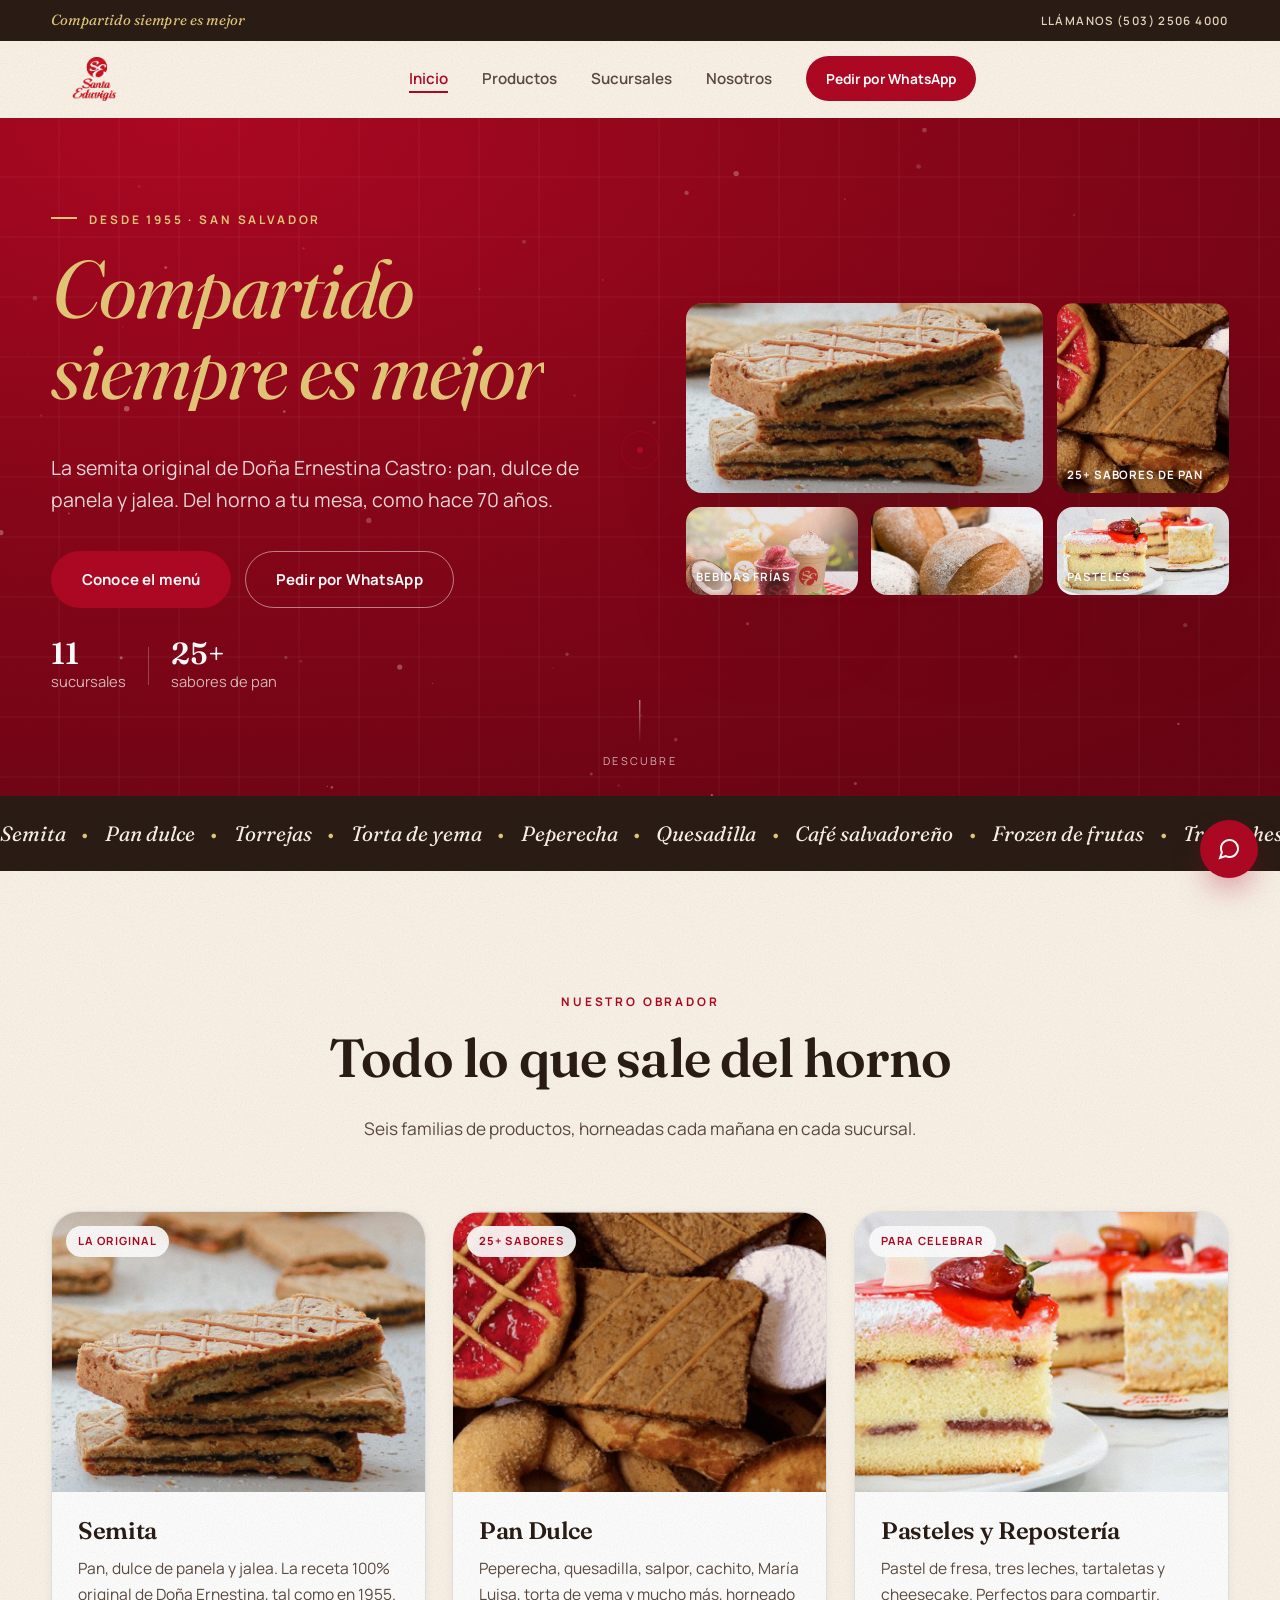
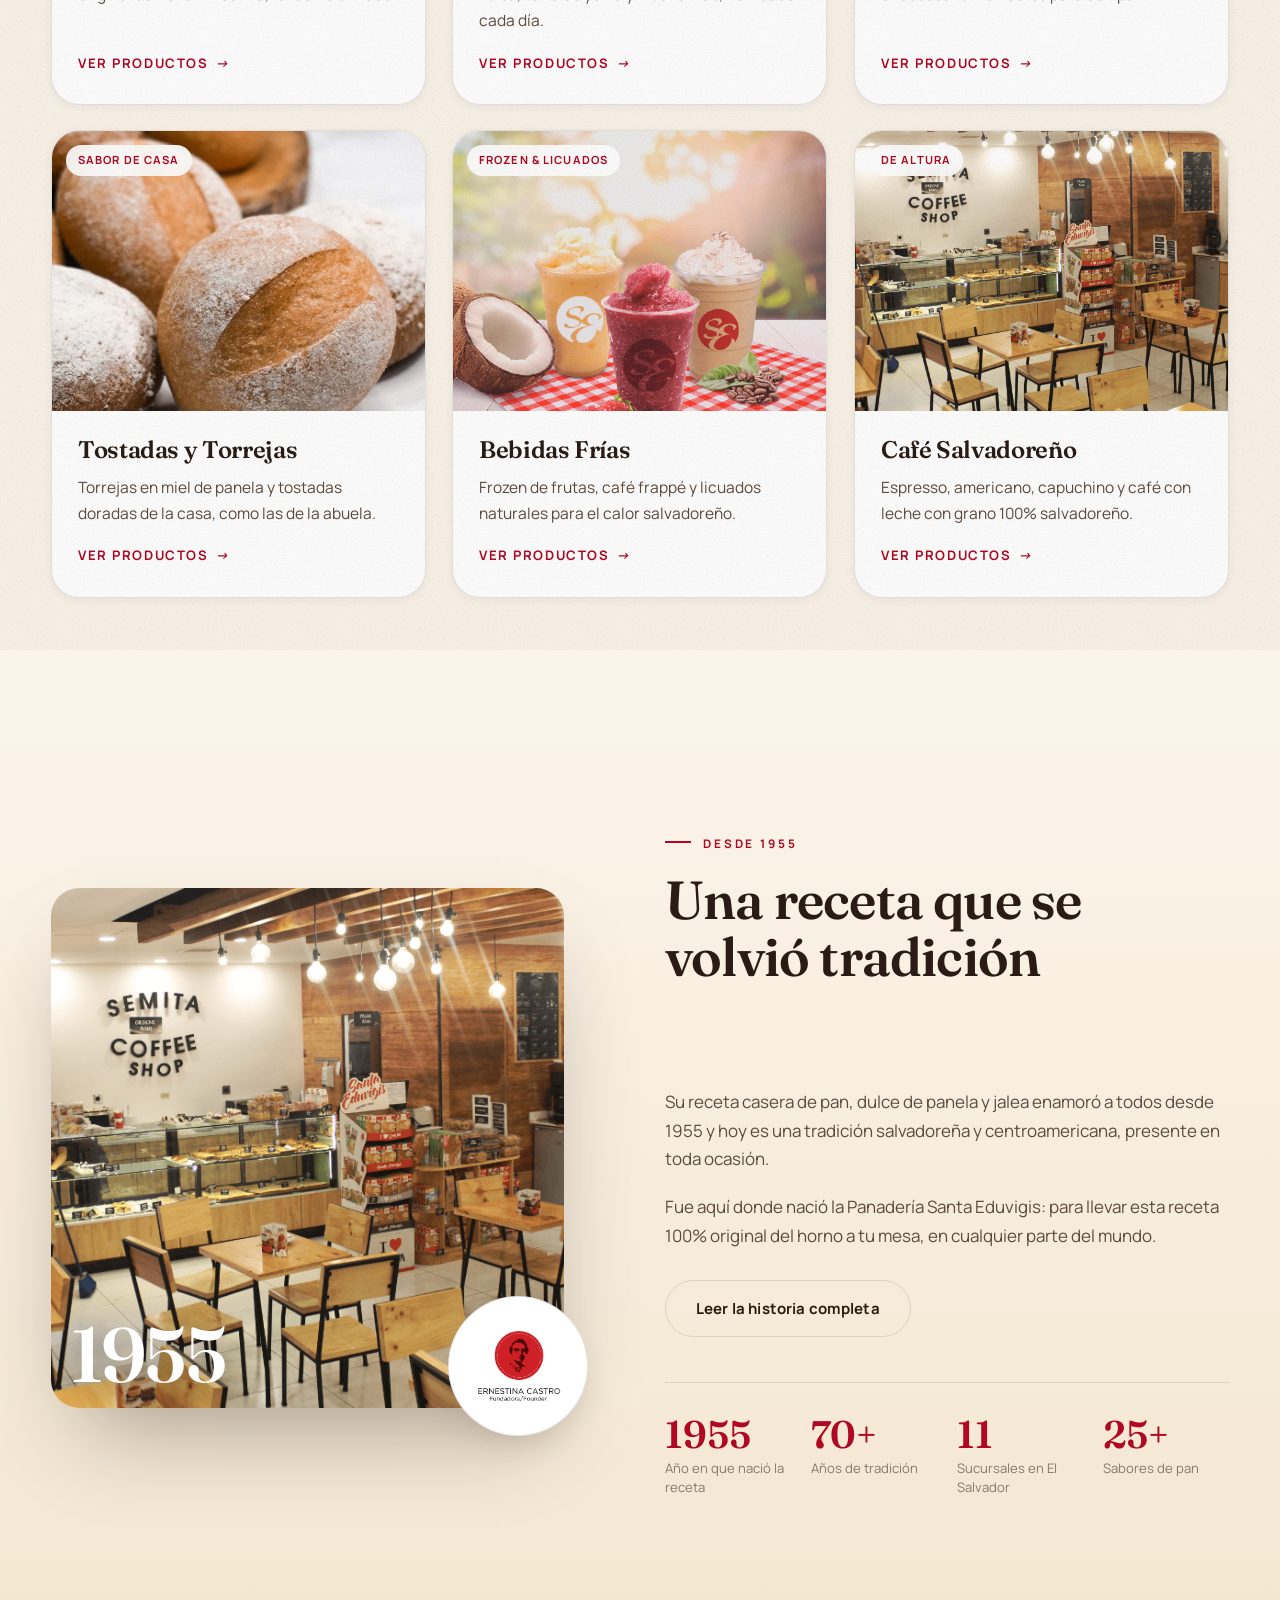
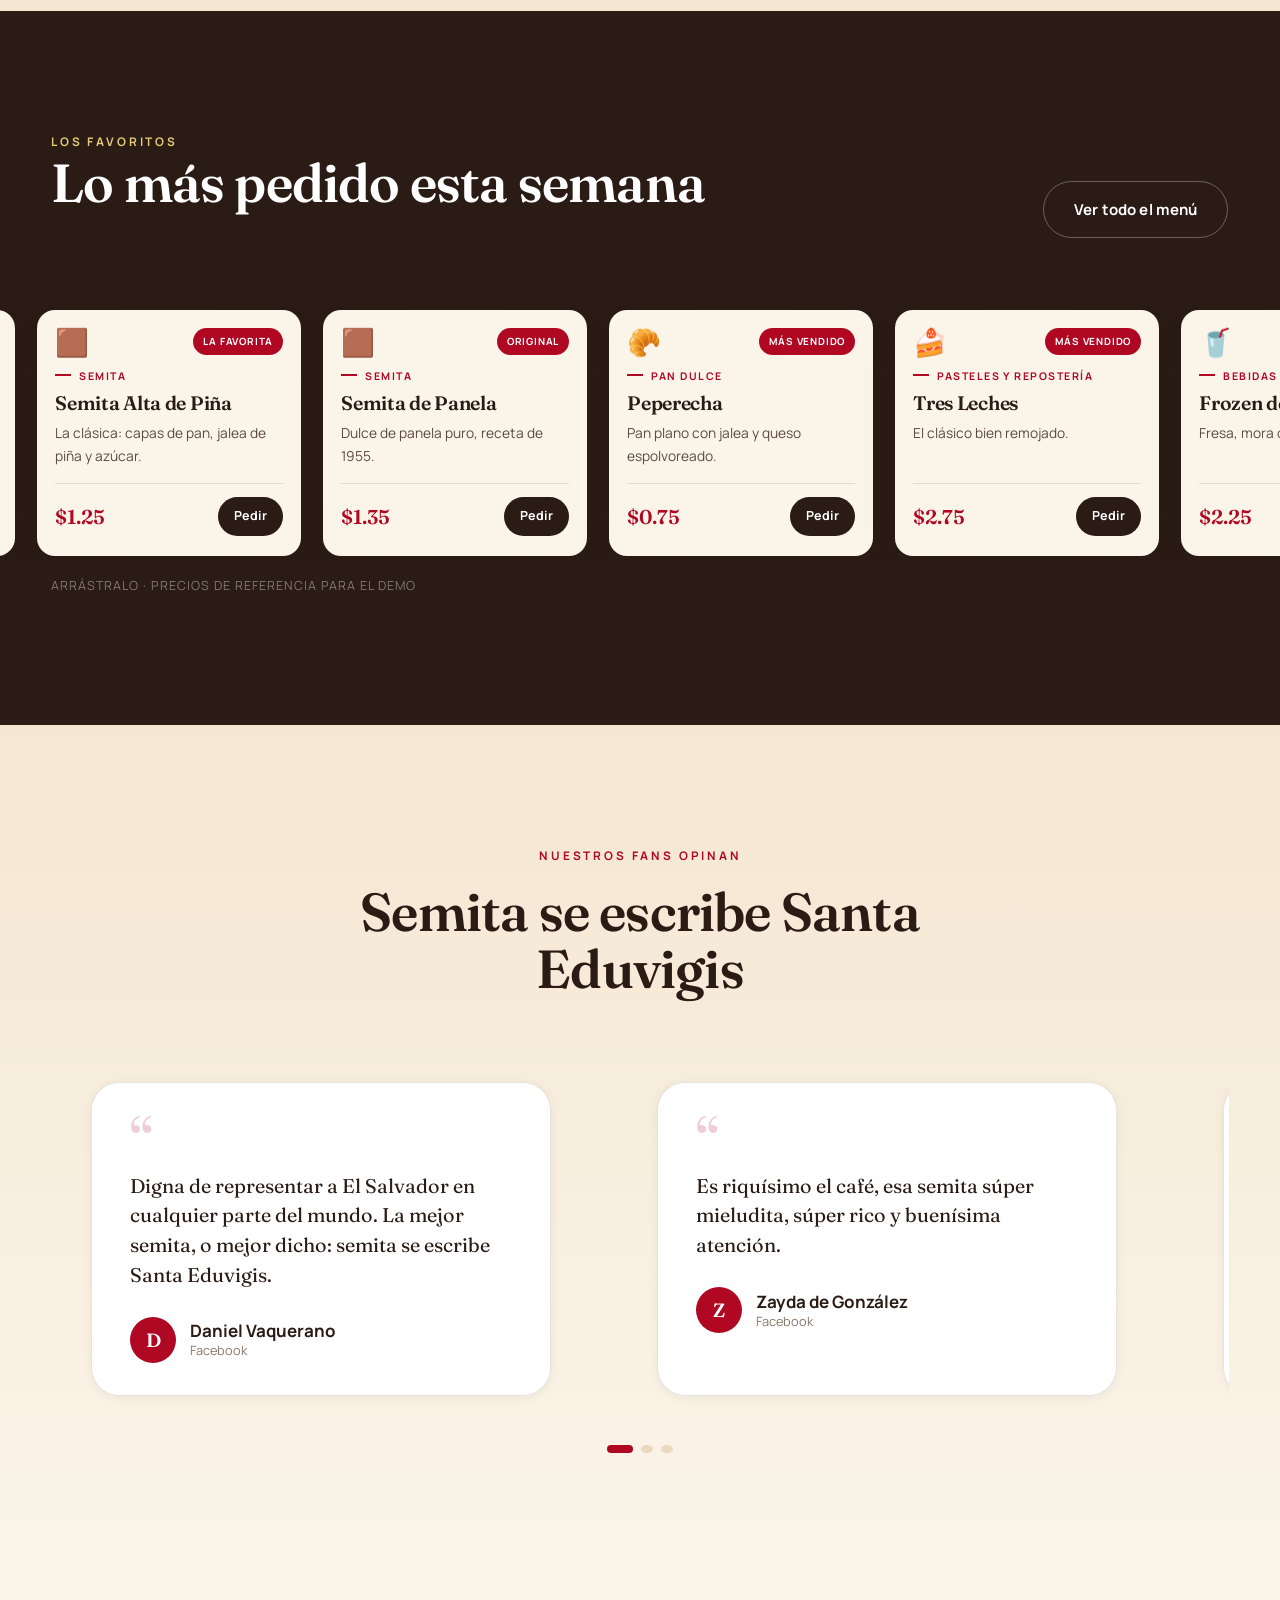
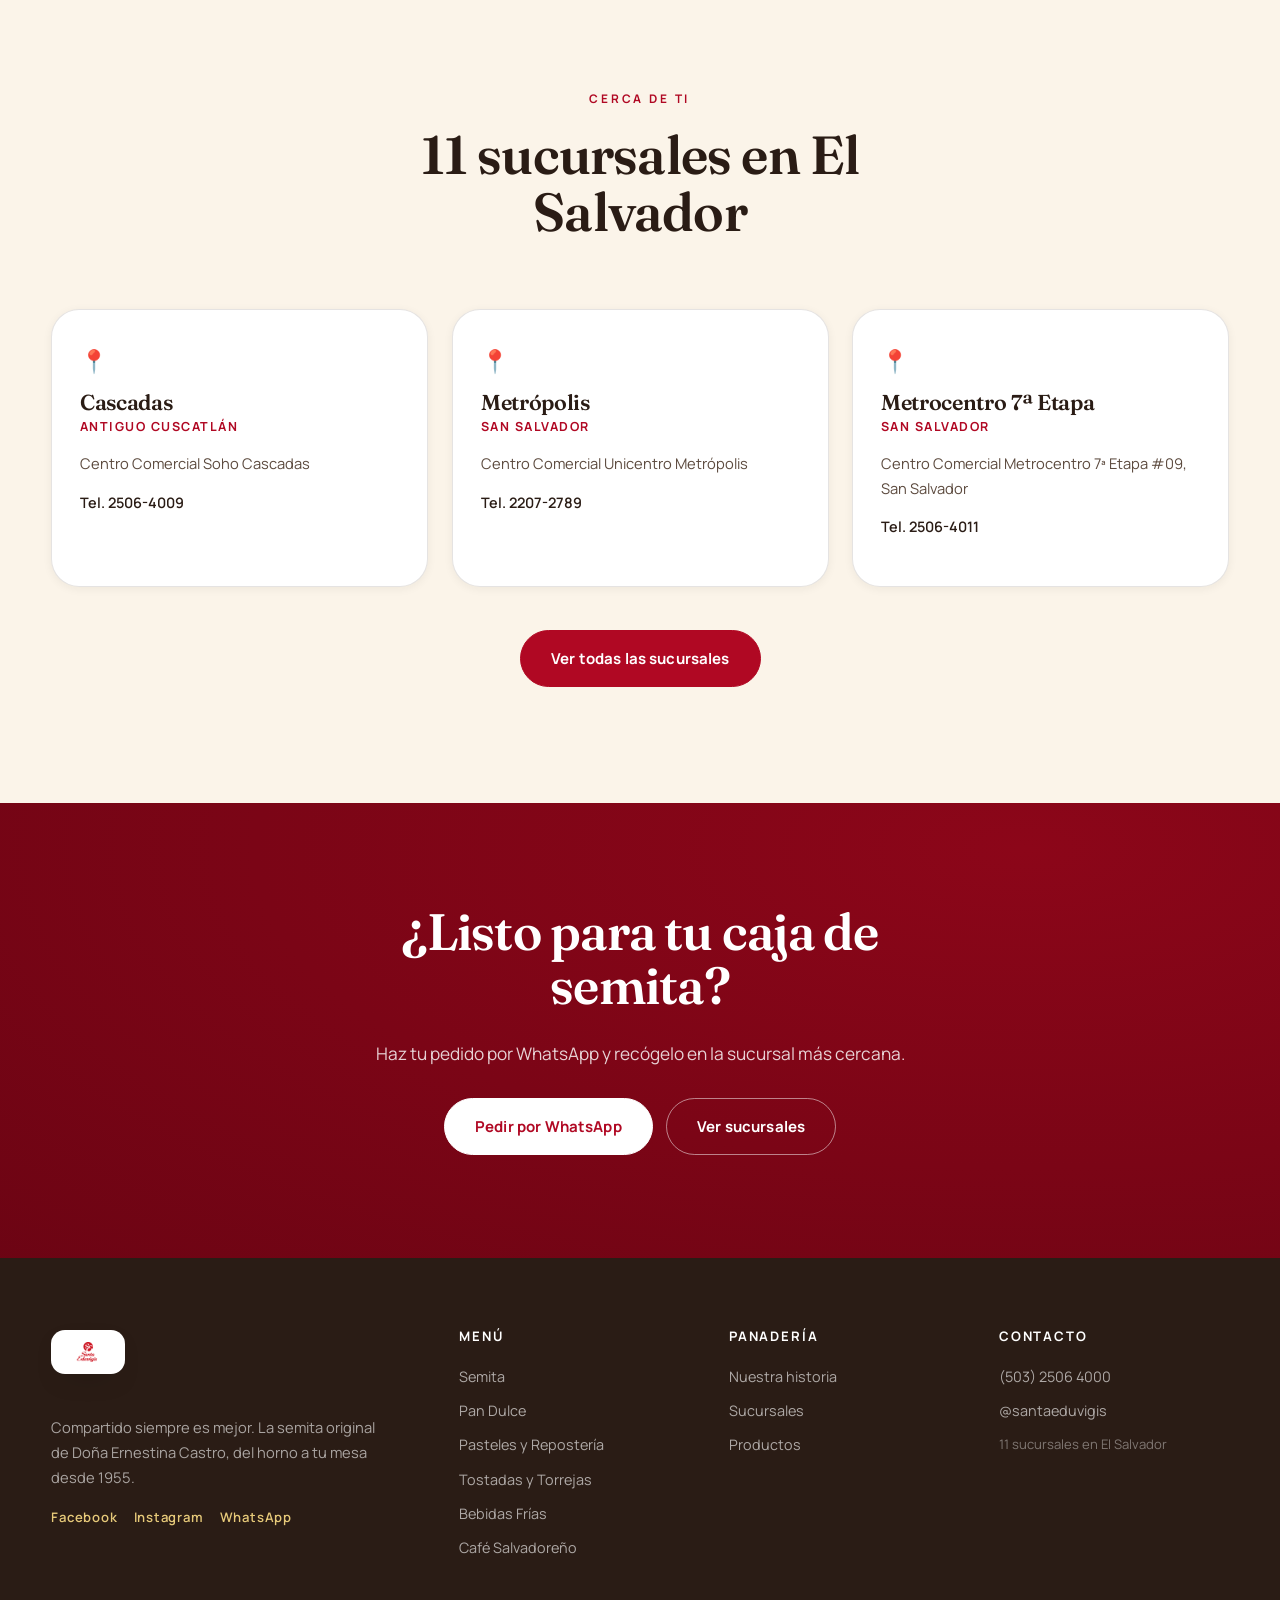
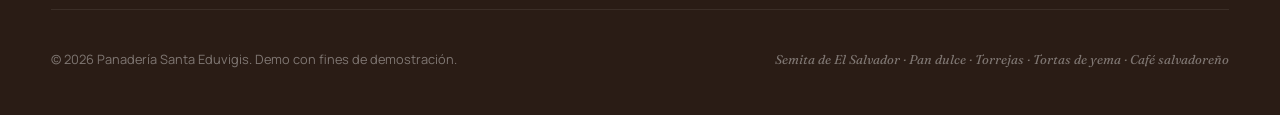
==== index.html @ 067c3c02 "Add files via upload" ====
<!DOCTYPE html>
<html lang="es">
<head>
<meta charset="UTF-8">
<meta name="viewport" content="width=device-width, initial-scale=1.0, viewport-fit=cover">
<title>Panadería Santa Eduvigis · Compartido siempre es mejor</title>
<meta name="description" content="La semita original de Doña Ernestina Castro, del horno a tu mesa desde 1955. Pan dulce, semita, torrejas, tortas de yema, pasteles y café salvadoreño.">
<meta name="base-url" content="">
<meta name="theme-color" content="#B00823">
<meta property="og:title" content="Panadería Santa Eduvigis">
<meta property="og:description" content="Compartido siempre es mejor — La semita original de Doña Ernestina Castro, del horno a tu mesa desde 1955. Pan dulce, semita, torrejas, tortas de yema, pasteles y café salvadoreño.">
<meta property="og:image" content="/assets/img/grid-semita.jpg">
<link rel="preconnect" href="https://fonts.googleapis.com">
<link rel="preconnect" href="https://fonts.gstatic.com" crossorigin>
<link href="https://fonts.googleapis.com/css2?family=Fraunces:ital,opsz,wght@0,9..144,400;0,9..144,500;0,9..144,600;0,9..144,700;1,9..144,400&family=Manrope:wght@400;500;600;700;800&display=swap" rel="stylesheet">
<link rel="stylesheet" href="assets/css/style.css?v=1788883941">
<link rel="icon" type="image/png" href="assets/img/logo.png">
<script>window.WHATSAPP_NUMERO = '50325064000';</script>
</head>
<body class="page-home">

<!-- Grano de textura sobre toda la página -->
<div class="grain" aria-hidden="true"></div>

<!-- Cortina de transición entre páginas -->
<div class="page-curtain" aria-hidden="true"><span class="page-curtain-mark">S<i>E</i></span></div>

<!-- Preloader -->
<div id="preloader" class="preloader">
    <div class="preloader-inner">
        <img src="assets/img/logo.png" alt="Panadería Santa Eduvigis" class="preloader-logo">
        <span class="preloader-bar"><i></i></span>
    </div>
</div>

<!-- Cursor personalizado (desktop) -->
<div class="cursor" aria-hidden="true"><span class="cursor-dot"></span><span class="cursor-ring"></span></div>

<!-- Barra superior -->
<div class="topbar">
    <div class="container topbar-inner">
        <span class="topbar-slogan">Compartido siempre es mejor</span>
        <a class="topbar-tel" href="tel:+50325064000">Llámanos (503) 2506 4000</a>
    </div>
</div>

<header class="site-header" id="siteHeader">
    <div class="container header-inner">
        <a href="index.html" class="brand" data-transition>
            <img src="assets/img/logo.png" alt="Panadería Santa Eduvigis" class="brand-logo">
        </a>

        <nav class="main-nav" id="mainNav" aria-label="Principal">
                            <a href="index.html"
                   class="nav-link is-active"
                   data-transition>
                    <span>Inicio</span>
                </a>
                            <a href="productos.html"
                   class="nav-link "
                   data-transition>
                    <span>Productos</span>
                </a>
                            <a href="sucursales.html"
                   class="nav-link "
                   data-transition>
                    <span>Sucursales</span>
                </a>
                            <a href="nosotros.html"
                   class="nav-link "
                   data-transition>
                    <span>Nosotros</span>
                </a>
                        <a class="nav-cta magnet" href="https://wa.me/50325064000?text=Hola%2C%20quiero%20hacer%20un%20pedido%20en%20Panader%C3%ADa%20Santa%20Eduvigis%20%F0%9F%A5%96" target="_blank" rel="noopener">
                Pedir por WhatsApp
            </a>
        </nav>

        <div class="header-actions">
            <a class="icon-btn wa-icon-btn magnet" href="https://wa.me/50325064000?text=Hola%2C%20quiero%20hacer%20un%20pedido%20%F0%9F%A5%96" target="_blank" rel="noopener" aria-label="Pedir por WhatsApp">
                <svg viewBox="0 0 24 24" width="20" height="20" fill="currentColor"><path d="M12.04 2c-5.46 0-9.9 4.44-9.9 9.9 0 1.75.46 3.45 1.32 4.95L2 22l5.25-1.38a9.86 9.86 0 0 0 4.79 1.22h.01c5.46 0 9.9-4.44 9.9-9.9 0-2.65-1.03-5.14-2.9-7.01A9.82 9.82 0 0 0 12.04 2Zm5.8 14.16c-.24.68-1.42 1.3-1.95 1.35-.5.05-1.13.24-3.67-.77-3.1-1.22-5.08-4.4-5.24-4.6-.15-.2-1.25-1.66-1.25-3.17 0-1.5.79-2.24 1.07-2.55.28-.3.61-.38.81-.38l.59.01c.19.01.44-.07.69.53.24.6.83 2.06.9 2.2.07.15.12.32.02.52-.1.2-.15.32-.29.5-.15.17-.31.39-.44.52-.15.15-.3.31-.13.6.17.3.76 1.25 1.63 2.02 1.12.99 2.06 1.3 2.36 1.45.3.15.47.13.64-.08.17-.2.74-.86.94-1.16.2-.3.4-.25.67-.15.27.1 1.71.81 2 .96.3.15.5.22.57.34.07.13.07.73-.17 1.41Z"/></svg>
        </a>
            <button class="menu-toggle" id="menuToggle" aria-label="Abrir menú" aria-expanded="false">
                <span></span><span></span><span></span>
            </button>
        </div>
    </div>
</header>
<div class="nav-overlay" id="navOverlay"></div>

<main id="main">

<!-- ============================ HERO ============================ -->
<section class="hero" id="hero">
    <div class="hero-particles" aria-hidden="true"></div>
    <div class="container hero-grid">
        <div class="hero-copy">
            <span class="kicker kicker-light">Desde 1955 · San Salvador</span>
            <h1 class="hero-title">Compartido<br>siempre es <span>mejor</span></h1>
            <p class="hero-lead">
                La semita original de Doña Ernestina Castro: pan, dulce de panela y
                jalea. Del horno a tu mesa, como hace 70 años.
            </p>
            <div class="hero-actions">
                <a href="productos.html" class="btn btn-primary magnet" data-transition>Conoce el menú</a>
                <a href="https://wa.me/50325064000?text=Hola%2C%20quiero%20pedir%20una%20caja%20de%20semita%20%F0%9F%A5%96" target="_blank" rel="noopener" class="btn btn-ghost-light magnet">Pedir por WhatsApp</a>
            </div>
            <div class="hero-meta">
                <span><strong data-countup="11">0</strong> sucursales</span>
                <span class="hero-meta-sep"></span>
                <span><strong data-countup="25" data-suffix="+">0</strong> sabores de pan</span>
            </div>
        </div>

        <div class="hero-bento" aria-hidden="true">
            <figure class="bento bento-a" data-depth="0.05">
                <img src="assets/img/grid-semita.jpg" alt="" style="object-position:50% 92%">
            </figure>
            <figure class="bento bento-b" data-depth="0.11">
                <img src="assets/img/pan-dulce.png" alt="">
                <figcaption>25+ sabores de pan</figcaption>
            </figure>
            <figure class="bento bento-c" data-depth="0.08">
                <img src="assets/img/frozen.jpg" alt="">
                <figcaption>Bebidas frías</figcaption>
            </figure>
            <figure class="bento bento-d" data-depth="0.15">
                <img src="assets/img/grid-pan.jpg" alt="">
            </figure>
            <figure class="bento bento-e" data-depth="0.06">
                <img src="assets/img/grid-pasteles.jpg" alt="">
                <figcaption>Pasteles</figcaption>
            </figure>
        </div>
    </div>

    <a href="#categorias" class="hero-scroll" aria-label="Bajar">
        <span class="hero-scroll-line"></span>
        <span class="hero-scroll-txt">Descubre</span>
    </a>
</section>

<!-- ========================== MARQUEE ========================== -->
<div class="marquee" aria-hidden="true">
    <div class="marquee-track">
                <span>Semita <i>•</i> Pan dulce <i>•</i> Torrejas <i>•</i> Torta de yema <i>•</i> Peperecha <i>•</i> Quesadilla <i>•</i> Café salvadoreño <i>•</i> Frozen de frutas <i>•</i> Tres leches <i>•</i> </span>
                <span>Semita <i>•</i> Pan dulce <i>•</i> Torrejas <i>•</i> Torta de yema <i>•</i> Peperecha <i>•</i> Quesadilla <i>•</i> Café salvadoreño <i>•</i> Frozen de frutas <i>•</i> Tres leches <i>•</i> </span>
            </div>
</div>

<!-- ========================= CATEGORÍAS ========================= -->
<section class="section categorias" id="categorias">
    <div class="container">
        <header class="section-head">
            <span class="kicker reveal" data-reveal="up">Nuestro obrador</span>
            <h2 class="section-title reveal" data-reveal="up">Todo lo que sale del horno</h2>
            <p class="section-sub reveal" data-reveal="up">Seis familias de productos, horneadas cada mañana en cada sucursal.</p>
        </header>

        <div class="cat-grid">
                        <a class="cat-card tilt reveal" data-reveal="up" href="productos.html#semita" data-transition>
                <div class="cat-media">
                    <img src="assets/img/grid-semita.jpg" alt="Semita" loading="lazy" style="object-position:50% 88%">
                    <span class="cat-tag">La original</span>
                </div>
                <div class="cat-body">
                    <h3>Semita</h3>
                    <p>Pan, dulce de panela y jalea. La receta 100% original de Doña Ernestina, tal como en 1955.</p>
                    <span class="cat-link">Ver productos <i>→</i></span>
                </div>
                <span class="tilt-glare" aria-hidden="true"></span>
            </a>
                        <a class="cat-card tilt reveal" data-reveal="up" href="productos.html#pan-dulce" data-transition>
                <div class="cat-media">
                    <img src="assets/img/pan-dulce.png" alt="Pan Dulce" loading="lazy" style="object-position:50% 50%">
                    <span class="cat-tag">25+ sabores</span>
                </div>
                <div class="cat-body">
                    <h3>Pan Dulce</h3>
                    <p>Peperecha, quesadilla, salpor, cachito, María Luisa, torta de yema y mucho más, horneado cada día.</p>
                    <span class="cat-link">Ver productos <i>→</i></span>
                </div>
                <span class="tilt-glare" aria-hidden="true"></span>
            </a>
                        <a class="cat-card tilt reveal" data-reveal="up" href="productos.html#pasteles" data-transition>
                <div class="cat-media">
                    <img src="assets/img/grid-pasteles.jpg" alt="Pasteles y Repostería" loading="lazy" style="object-position:50% 55%">
                    <span class="cat-tag">Para celebrar</span>
                </div>
                <div class="cat-body">
                    <h3>Pasteles y Repostería</h3>
                    <p>Pastel de fresa, tres leches, tartaletas y cheesecake. Perfectos para compartir.</p>
                    <span class="cat-link">Ver productos <i>→</i></span>
                </div>
                <span class="tilt-glare" aria-hidden="true"></span>
            </a>
                        <a class="cat-card tilt reveal" data-reveal="up" href="productos.html#tostadas-torrejas" data-transition>
                <div class="cat-media">
                    <img src="assets/img/grid-pan.jpg" alt="Tostadas y Torrejas" loading="lazy" style="object-position:50% 55%">
                    <span class="cat-tag">Sabor de casa</span>
                </div>
                <div class="cat-body">
                    <h3>Tostadas y Torrejas</h3>
                    <p>Torrejas en miel de panela y tostadas doradas de la casa, como las de la abuela.</p>
                    <span class="cat-link">Ver productos <i>→</i></span>
                </div>
                <span class="tilt-glare" aria-hidden="true"></span>
            </a>
                        <a class="cat-card tilt reveal" data-reveal="up" href="productos.html#bebidas-frias" data-transition>
                <div class="cat-media">
                    <img src="assets/img/frozen.jpg" alt="Bebidas Frías" loading="lazy" style="object-position:50% 45%">
                    <span class="cat-tag">Frozen &amp; licuados</span>
                </div>
                <div class="cat-body">
                    <h3>Bebidas Frías</h3>
                    <p>Frozen de frutas, café frappé y licuados naturales para el calor salvadoreño.</p>
                    <span class="cat-link">Ver productos <i>→</i></span>
                </div>
                <span class="tilt-glare" aria-hidden="true"></span>
            </a>
                        <a class="cat-card tilt reveal" data-reveal="up" href="productos.html#cafe" data-transition>
                <div class="cat-media">
                    <img src="assets/img/sucursales.png" alt="Café Salvadoreño" loading="lazy" style="object-position:50% 50%">
                    <span class="cat-tag">De altura</span>
                </div>
                <div class="cat-body">
                    <h3>Café Salvadoreño</h3>
                    <p>Espresso, americano, capuchino y café con leche con grano 100% salvadoreño.</p>
                    <span class="cat-link">Ver productos <i>→</i></span>
                </div>
                <span class="tilt-glare" aria-hidden="true"></span>
            </a>
                    </div>
    </div>
</section>

<!-- ========================== HISTORIA ========================== -->
<section class="section historia" id="historia">
    <div class="container historia-grid">
        <div class="historia-media reveal" data-reveal="left">
            <figure class="historia-photo">
                <img src="assets/img/sucursales.png" alt="Interior de una sucursal Santa Eduvigis" loading="lazy">
                <span class="historia-year">1955</span>
            </figure>
            <figure class="historia-badge">
                <img src="assets/img/ernestina.png" alt="Ernestina Castro, fundadora">
            </figure>
        </div>

        <div class="historia-text">
            <span class="kicker reveal" data-reveal="up">Desde 1955</span>
            <h2 class="section-title reveal" data-reveal="up">Una receta que se volvió tradición</h2>
                            <p class="reveal" data-reveal="up">El barrio de Candelaria, en San Salvador, era famoso por muchas cosas. Una de ellas era la semita de Doña Ernestina Castro.</p>
                            <p class="reveal" data-reveal="up">Su receta casera de pan, dulce de panela y jalea enamoró a todos desde 1955 y hoy es una tradición salvadoreña y centroamericana, presente en toda ocasión.</p>
                            <p class="reveal" data-reveal="up">Fue aquí donde nació la Panadería Santa Eduvigis: para llevar esta receta 100% original del horno a tu mesa, en cualquier parte del mundo.</p>
                        <a href="nosotros.html" class="btn btn-outline magnet reveal" data-reveal="up" data-transition>Leer la historia completa</a>

            <div class="stat-row">
                                <div class="stat reveal" data-reveal="up">
                    <span class="stat-num" data-countup="1955" data-suffix="" data-plain="1">1955</span>
                    <span class="stat-label">Año en que nació la receta</span>
                </div>
                                <div class="stat reveal" data-reveal="up">
                    <span class="stat-num" data-countup="70" data-suffix="+">70</span>
                    <span class="stat-label">Años de tradición</span>
                </div>
                                <div class="stat reveal" data-reveal="up">
                    <span class="stat-num" data-countup="11" data-suffix="">11</span>
                    <span class="stat-label">Sucursales en El Salvador</span>
                </div>
                                <div class="stat reveal" data-reveal="up">
                    <span class="stat-num" data-countup="25" data-suffix="+">25</span>
                    <span class="stat-label">Sabores de pan</span>
                </div>
                            </div>
        </div>
    </div>
</section>

<!-- ======================== RAIL PRODUCTOS ======================== -->
<section class="section rail-section" id="mas-pedidos">
    <div class="container">
        <header class="section-head section-head-row">
            <div>
                <span class="kicker reveal" data-reveal="up">Los favoritos</span>
                <h2 class="section-title reveal" data-reveal="up">Lo más pedido esta semana</h2>
            </div>
            <a href="productos.html" class="btn btn-outline magnet reveal" data-reveal="up" data-transition>Ver todo el menú</a>
        </header>
    </div>
    <div class="rail" id="rail">
        <div class="rail-track">
                        <article class="prod-card">
                <div class="prod-card-top">
                    <span class="prod-ic" aria-hidden="true">🟫</span>
                    <span class="prod-badge">La favorita</span>                </div>
                <div class="prod-body">
                    <span class="prod-cat">Semita</span>
                    <h4>Semita Alta de Piña</h4>
                    <p>La clásica: capas de pan, jalea de piña y azúcar.</p>
                    <div class="prod-foot">
                        <span class="prod-price">$1.25</span>
                        <a class="prod-add" href="https://wa.me/50325064000?text=Hola%2C%20quiero%20pedir%3A%20Semita%20Alta%20de%20Pi%C3%B1a" target="_blank" rel="noopener">Pedir</a>
                    </div>
                </div>
            </article>
                        <article class="prod-card">
                <div class="prod-card-top">
                    <span class="prod-ic" aria-hidden="true">🟫</span>
                    <span class="prod-badge">Original</span>                </div>
                <div class="prod-body">
                    <span class="prod-cat">Semita</span>
                    <h4>Semita de Panela</h4>
                    <p>Dulce de panela puro, receta de 1955.</p>
                    <div class="prod-foot">
                        <span class="prod-price">$1.35</span>
                        <a class="prod-add" href="https://wa.me/50325064000?text=Hola%2C%20quiero%20pedir%3A%20Semita%20de%20Panela" target="_blank" rel="noopener">Pedir</a>
                    </div>
                </div>
            </article>
                        <article class="prod-card">
                <div class="prod-card-top">
                    <span class="prod-ic" aria-hidden="true">🥐</span>
                    <span class="prod-badge">Más vendido</span>                </div>
                <div class="prod-body">
                    <span class="prod-cat">Pan Dulce</span>
                    <h4>Peperecha</h4>
                    <p>Pan plano con jalea y queso espolvoreado.</p>
                    <div class="prod-foot">
                        <span class="prod-price">$0.75</span>
                        <a class="prod-add" href="https://wa.me/50325064000?text=Hola%2C%20quiero%20pedir%3A%20Peperecha" target="_blank" rel="noopener">Pedir</a>
                    </div>
                </div>
            </article>
                        <article class="prod-card">
                <div class="prod-card-top">
                    <span class="prod-ic" aria-hidden="true">🍰</span>
                    <span class="prod-badge">Más vendido</span>                </div>
                <div class="prod-body">
                    <span class="prod-cat">Pasteles y Repostería</span>
                    <h4>Tres Leches</h4>
                    <p>El clásico bien remojado.</p>
                    <div class="prod-foot">
                        <span class="prod-price">$2.75</span>
                        <a class="prod-add" href="https://wa.me/50325064000?text=Hola%2C%20quiero%20pedir%3A%20Tres%20Leches" target="_blank" rel="noopener">Pedir</a>
                    </div>
                </div>
            </article>
                        <article class="prod-card">
                <div class="prod-card-top">
                    <span class="prod-ic" aria-hidden="true">🥤</span>
                    <span class="prod-badge">Para el calor</span>                </div>
                <div class="prod-body">
                    <span class="prod-cat">Bebidas Frías</span>
                    <h4>Frozen de Frutas</h4>
                    <p>Fresa, mora o piña. Bien frío.</p>
                    <div class="prod-foot">
                        <span class="prod-price">$2.25</span>
                        <a class="prod-add" href="https://wa.me/50325064000?text=Hola%2C%20quiero%20pedir%3A%20Frozen%20de%20Frutas" target="_blank" rel="noopener">Pedir</a>
                    </div>
                </div>
            </article>
                        <article class="prod-card">
                <div class="prod-card-top">
                    <span class="prod-ic" aria-hidden="true">☕</span>
                    <span class="prod-badge">Más vendido</span>                </div>
                <div class="prod-body">
                    <span class="prod-cat">Café Salvadoreño</span>
                    <h4>Capuchino</h4>
                    <p>Espuma cremosa y cacao.</p>
                    <div class="prod-foot">
                        <span class="prod-price">$1.75</span>
                        <a class="prod-add" href="https://wa.me/50325064000?text=Hola%2C%20quiero%20pedir%3A%20Capuchino" target="_blank" rel="noopener">Pedir</a>
                    </div>
                </div>
            </article>
                        <article class="prod-card">
                <div class="prod-card-top">
                    <span class="prod-ic" aria-hidden="true">🍯</span>
                    <span class="prod-badge">De temporada</span>                </div>
                <div class="prod-body">
                    <span class="prod-cat">Tostadas y Torrejas</span>
                    <h4>Torrejas en Miel</h4>
                    <p>Pan de yema en miel de panela y canela.</p>
                    <div class="prod-foot">
                        <span class="prod-price">$1.50</span>
                        <a class="prod-add" href="https://wa.me/50325064000?text=Hola%2C%20quiero%20pedir%3A%20Torrejas%20en%20Miel" target="_blank" rel="noopener">Pedir</a>
                    </div>
                </div>
            </article>
                        <article class="prod-card">
                <div class="prod-card-top">
                    <span class="prod-ic" aria-hidden="true">🟫</span>
                    <span class="prod-badge">La favorita</span>                </div>
                <div class="prod-body">
                    <span class="prod-cat">Semita</span>
                    <h4>Semita Alta de Piña</h4>
                    <p>La clásica: capas de pan, jalea de piña y azúcar.</p>
                    <div class="prod-foot">
                        <span class="prod-price">$1.25</span>
                        <a class="prod-add" href="https://wa.me/50325064000?text=Hola%2C%20quiero%20pedir%3A%20Semita%20Alta%20de%20Pi%C3%B1a" target="_blank" rel="noopener">Pedir</a>
                    </div>
                </div>
            </article>
                        <article class="prod-card">
                <div class="prod-card-top">
                    <span class="prod-ic" aria-hidden="true">🟫</span>
                    <span class="prod-badge">Original</span>                </div>
                <div class="prod-body">
                    <span class="prod-cat">Semita</span>
                    <h4>Semita de Panela</h4>
                    <p>Dulce de panela puro, receta de 1955.</p>
                    <div class="prod-foot">
                        <span class="prod-price">$1.35</span>
                        <a class="prod-add" href="https://wa.me/50325064000?text=Hola%2C%20quiero%20pedir%3A%20Semita%20de%20Panela" target="_blank" rel="noopener">Pedir</a>
                    </div>
                </div>
            </article>
                        <article class="prod-card">
                <div class="prod-card-top">
                    <span class="prod-ic" aria-hidden="true">🥐</span>
                    <span class="prod-badge">Más vendido</span>                </div>
                <div class="prod-body">
                    <span class="prod-cat">Pan Dulce</span>
                    <h4>Peperecha</h4>
                    <p>Pan plano con jalea y queso espolvoreado.</p>
                    <div class="prod-foot">
                        <span class="prod-price">$0.75</span>
                        <a class="prod-add" href="https://wa.me/50325064000?text=Hola%2C%20quiero%20pedir%3A%20Peperecha" target="_blank" rel="noopener">Pedir</a>
                    </div>
                </div>
            </article>
                        <article class="prod-card">
                <div class="prod-card-top">
                    <span class="prod-ic" aria-hidden="true">🍰</span>
                    <span class="prod-badge">Más vendido</span>                </div>
                <div class="prod-body">
                    <span class="prod-cat">Pasteles y Repostería</span>
                    <h4>Tres Leches</h4>
                    <p>El clásico bien remojado.</p>
                    <div class="prod-foot">
                        <span class="prod-price">$2.75</span>
                        <a class="prod-add" href="https://wa.me/50325064000?text=Hola%2C%20quiero%20pedir%3A%20Tres%20Leches" target="_blank" rel="noopener">Pedir</a>
                    </div>
                </div>
            </article>
                        <article class="prod-card">
                <div class="prod-card-top">
                    <span class="prod-ic" aria-hidden="true">🥤</span>
                    <span class="prod-badge">Para el calor</span>                </div>
                <div class="prod-body">
                    <span class="prod-cat">Bebidas Frías</span>
                    <h4>Frozen de Frutas</h4>
                    <p>Fresa, mora o piña. Bien frío.</p>
                    <div class="prod-foot">
                        <span class="prod-price">$2.25</span>
                        <a class="prod-add" href="https://wa.me/50325064000?text=Hola%2C%20quiero%20pedir%3A%20Frozen%20de%20Frutas" target="_blank" rel="noopener">Pedir</a>
                    </div>
                </div>
            </article>
                        <article class="prod-card">
                <div class="prod-card-top">
                    <span class="prod-ic" aria-hidden="true">☕</span>
                    <span class="prod-badge">Más vendido</span>                </div>
                <div class="prod-body">
                    <span class="prod-cat">Café Salvadoreño</span>
                    <h4>Capuchino</h4>
                    <p>Espuma cremosa y cacao.</p>
                    <div class="prod-foot">
                        <span class="prod-price">$1.75</span>
                        <a class="prod-add" href="https://wa.me/50325064000?text=Hola%2C%20quiero%20pedir%3A%20Capuchino" target="_blank" rel="noopener">Pedir</a>
                    </div>
                </div>
            </article>
                        <article class="prod-card">
                <div class="prod-card-top">
                    <span class="prod-ic" aria-hidden="true">🍯</span>
                    <span class="prod-badge">De temporada</span>                </div>
                <div class="prod-body">
                    <span class="prod-cat">Tostadas y Torrejas</span>
                    <h4>Torrejas en Miel</h4>
                    <p>Pan de yema en miel de panela y canela.</p>
                    <div class="prod-foot">
                        <span class="prod-price">$1.50</span>
                        <a class="prod-add" href="https://wa.me/50325064000?text=Hola%2C%20quiero%20pedir%3A%20Torrejas%20en%20Miel" target="_blank" rel="noopener">Pedir</a>
                    </div>
                </div>
            </article>
                    </div>
    </div>
    <p class="rail-hint container">Arrástralo · precios de referencia para el demo</p>
</section>

<!-- ========================= TESTIMONIOS ========================= -->
<section class="section testimonios">
    <div class="container">
        <header class="section-head">
            <span class="kicker reveal" data-reveal="up">Nuestros fans opinan</span>
            <h2 class="section-title reveal" data-reveal="up">Semita se escribe Santa Eduvigis</h2>
        </header>
        <div class="tst-slider" id="tstSlider">
            <div class="tst-track">
                                <figure class="tst-card tilt">
                    <div class="tst-quote">“</div>
                    <blockquote>Digna de representar a El Salvador en cualquier parte del mundo. La mejor semita, o mejor dicho: semita se escribe Santa Eduvigis.</blockquote>
                    <figcaption>
                        <span class="tst-avatar">D</span>
                        <span class="tst-who"><strong>Daniel Vaquerano</strong><em>Facebook</em></span>
                    </figcaption>
                    <span class="tilt-glare" aria-hidden="true"></span>
                </figure>
                                <figure class="tst-card tilt">
                    <div class="tst-quote">“</div>
                    <blockquote>Es riquísimo el café, esa semita súper mieludita, súper rico y buenísima atención.</blockquote>
                    <figcaption>
                        <span class="tst-avatar">Z</span>
                        <span class="tst-who"><strong>Zayda de González</strong><em>Facebook</em></span>
                    </figcaption>
                    <span class="tilt-glare" aria-hidden="true"></span>
                </figure>
                                <figure class="tst-card tilt">
                    <div class="tst-quote">“</div>
                    <blockquote>Cada vez que vuelvo a El Salvador, lo primero que hago es pasar por mi caja de semita. Sabe a casa.</blockquote>
                    <figcaption>
                        <span class="tst-avatar">R</span>
                        <span class="tst-who"><strong>Rodrigo A.</strong><em>Google</em></span>
                    </figcaption>
                    <span class="tilt-glare" aria-hidden="true"></span>
                </figure>
                            </div>
            <div class="tst-dots" id="tstDots"></div>
        </div>
    </div>
</section>

<!-- ====================== SUCURSALES PREVIEW ====================== -->
<section class="section suc-preview">
    <div class="container">
        <header class="section-head">
            <span class="kicker reveal" data-reveal="up">Cerca de ti</span>
            <h2 class="section-title reveal" data-reveal="up">11 sucursales en El Salvador</h2>
        </header>
        <div class="suc-grid">
                        <article class="suc-card tilt reveal" data-reveal="up">
                <span class="suc-pin">📍</span>
                <h3>Cascadas</h3>
                <p class="suc-zona">Antiguo Cuscatlán</p>
                <p class="suc-dir">Centro Comercial Soho Cascadas</p>
                <p class="suc-tel">Tel. 2506-4009</p>
                <span class="tilt-glare" aria-hidden="true"></span>
            </article>
                        <article class="suc-card tilt reveal" data-reveal="up">
                <span class="suc-pin">📍</span>
                <h3>Metrópolis</h3>
                <p class="suc-zona">San Salvador</p>
                <p class="suc-dir">Centro Comercial Unicentro Metrópolis</p>
                <p class="suc-tel">Tel. 2207-2789</p>
                <span class="tilt-glare" aria-hidden="true"></span>
            </article>
                        <article class="suc-card tilt reveal" data-reveal="up">
                <span class="suc-pin">📍</span>
                <h3>Metrocentro 7ª Etapa</h3>
                <p class="suc-zona">San Salvador</p>
                <p class="suc-dir">Centro Comercial Metrocentro 7ª Etapa #09, San Salvador</p>
                <p class="suc-tel">Tel. 2506-4011</p>
                <span class="tilt-glare" aria-hidden="true"></span>
            </article>
                    </div>
        <div class="center">
            <a href="sucursales.html" class="btn btn-primary magnet" data-transition>Ver todas las sucursales</a>
        </div>
    </div>
</section>

<!-- =========================== CTA =========================== -->
<section class="cta-band">
    <div class="container cta-inner reveal" data-reveal="zoom">
        <h2>¿Listo para tu caja de semita?</h2>
        <p>Haz tu pedido por WhatsApp y recógelo en la sucursal más cercana.</p>
        <div class="cta-actions">
            <a href="https://wa.me/50325064000?text=Hola%2C%20quiero%20hacer%20un%20pedido%20en%20Panader%C3%ADa%20Santa%20Eduvigis%20%F0%9F%A5%96" target="_blank" rel="noopener" class="btn btn-light magnet">Pedir por WhatsApp</a>
            <a href="sucursales.html" class="btn btn-ghost-light magnet" data-transition>Ver sucursales</a>
        </div>
    </div>
</section>

</main>

<!-- Botón flotante de contacto -->
<div class="fab" id="fab">
    <div class="fab-list">
        <a class="fab-item" href="https://www.facebook.com/panaderiasantaeduvigis" target="_blank" rel="noopener">
            <span class="fab-label">Facebook</span>
            <span class="fab-ic"><svg viewBox="0 0 24 24" width="19" height="19" fill="currentColor"><path d="M22 12c0-5.52-4.48-10-10-10S2 6.48 2 12c0 4.99 3.66 9.13 8.44 9.88v-6.99H7.9V12h2.54V9.8c0-2.5 1.49-3.89 3.78-3.89 1.09 0 2.24.2 2.24.2v2.46h-1.26c-1.24 0-1.63.77-1.63 1.56V12h2.78l-.44 2.89h-2.34v6.99C18.34 21.13 22 16.99 22 12Z"/></svg></span>
        </a>
        <a class="fab-item" href="https://www.instagram.com/santaeduvigis" target="_blank" rel="noopener">
            <span class="fab-label">Instagram</span>
            <span class="fab-ic"><svg viewBox="0 0 24 24" width="19" height="19" fill="none" stroke="currentColor" stroke-width="2"><rect x="2.5" y="2.5" width="19" height="19" rx="5.5"/><circle cx="12" cy="12" r="4.2"/><circle cx="17.6" cy="6.4" r="1.3" fill="currentColor" stroke="none"/></svg></span>
        </a>
        <a class="fab-item" href="https://wa.me/50325064000?text=Hola%2C%20me%20gustar%C3%ADa%20hacer%20una%20consulta%20%F0%9F%98%8A" target="_blank" rel="noopener">
            <span class="fab-label">WhatsApp</span>
            <span class="fab-ic"><svg viewBox="0 0 24 24" width="20" height="20" fill="currentColor"><path d="M12.04 2c-5.46 0-9.9 4.44-9.9 9.9 0 1.75.46 3.45 1.32 4.95L2 22l5.25-1.38a9.86 9.86 0 0 0 4.79 1.22h.01c5.46 0 9.9-4.44 9.9-9.9 0-2.65-1.03-5.14-2.9-7.01A9.82 9.82 0 0 0 12.04 2Zm5.8 14.16c-.24.68-1.42 1.3-1.95 1.35-.5.05-1.13.24-3.67-.77-3.1-1.22-5.08-4.4-5.24-4.6-.15-.2-1.25-1.66-1.25-3.17 0-1.5.79-2.24 1.07-2.55.28-.3.61-.38.81-.38l.59.01c.19.01.44-.07.69.53.24.6.83 2.06.9 2.2.07.15.12.32.02.52-.1.2-.15.32-.29.5-.15.17-.31.39-.44.52-.15.15-.3.31-.13.6.17.3.76 1.25 1.63 2.02 1.12.99 2.06 1.3 2.36 1.45.3.15.47.13.64-.08.17-.2.74-.86.94-1.16.2-.3.4-.25.67-.15.27.1 1.71.81 2 .96.3.15.5.22.57.34.07.13.07.73-.17 1.41Z"/></svg></span>
        </a>
    </div>
    <button class="fab-toggle" id="fabToggle" aria-label="Contacto" aria-expanded="false">
        <svg class="fab-i-open" viewBox="0 0 24 24" width="24" height="24" fill="none" stroke="currentColor" stroke-width="2" stroke-linecap="round"><path d="M21 11.5a8.38 8.38 0 0 1-.9 3.8 8.5 8.5 0 0 1-7.6 4.7 8.38 8.38 0 0 1-3.8-.9L3 21l1.9-5.7a8.38 8.38 0 0 1-.9-3.8 8.5 8.5 0 0 1 4.7-7.6 8.38 8.38 0 0 1 3.8-.9h.5a8.48 8.48 0 0 1 8 8v.5Z"/></svg>
        <svg class="fab-i-close" viewBox="0 0 24 24" width="22" height="22" fill="none" stroke="currentColor" stroke-width="2.4" stroke-linecap="round"><path d="M18 6 6 18M6 6l12 12"/></svg>
    </button>
</div>

<footer class="site-footer">
    <div class="container footer-top">
        <div class="footer-brand">
            <img src="assets/img/logo.png" alt="Panadería Santa Eduvigis" class="footer-logo">
            <p>Compartido siempre es mejor. La semita original de Doña Ernestina Castro, del horno a tu mesa desde 1955.</p>
            <div class="footer-social">
                <a href="https://www.facebook.com/panaderiasantaeduvigis" target="_blank" rel="noopener">Facebook</a>
                <a href="https://www.instagram.com/santaeduvigis" target="_blank" rel="noopener">Instagram</a>
                <a href="https://wa.me/50325064000?text=Hola%20%F0%9F%91%8B" target="_blank" rel="noopener">WhatsApp</a>
            </div>
        </div>
        <div class="footer-col">
            <h4>Menú</h4>
                            <a href="productos.html#semita">Semita</a>
                            <a href="productos.html#pan-dulce">Pan Dulce</a>
                            <a href="productos.html#pasteles">Pasteles y Repostería</a>
                            <a href="productos.html#tostadas-torrejas">Tostadas y Torrejas</a>
                            <a href="productos.html#bebidas-frias">Bebidas Frías</a>
                            <a href="productos.html#cafe">Café Salvadoreño</a>
                    </div>
        <div class="footer-col">
            <h4>Panadería</h4>
            <a href="nosotros.html">Nuestra historia</a>
            <a href="sucursales.html">Sucursales</a>
            <a href="productos.html">Productos</a>
        </div>
        <div class="footer-col">
            <h4>Contacto</h4>
            <a href="tel:+50325064000">(503) 2506 4000</a>
            <a href="https://www.facebook.com/panaderiasantaeduvigis" target="_blank" rel="noopener">@santaeduvigis</a>
            <span class="footer-mini">11 sucursales en El Salvador</span>
        </div>
    </div>
    <div class="container footer-bottom">
        <p>&copy; 2026 Panadería Santa Eduvigis. Demo con fines de demostración.</p>
        <p class="footer-credit">Semita de El Salvador · Pan dulce · Torrejas · Tortas de yema · Café salvadoreño</p>
    </div>
</footer>

<script src="assets/js/anim.js?v=1788883426"></script>
<script src="assets/js/main.js?v=1788883965"></script>
</body>
</html>
---- assets/css/style.css ----
/* =====================================================================
   Panadería Santa Eduvigis — demo
   Estética: rojo tradición + crema de panela, tipografía Fraunces,
   interacciones "de cine" (parallax, tilt 3D, cortinas, partículas).
   Todo el contenido es visible aunque el JS falle.
   ===================================================================== */

/* ---------- Tokens ---------- */
:root{
    --rojo:#B00823;
    --rojo-700:#8C0619;
    --rojo-900:#6A0413;
    --rojo-050:#FBECEE;
    --crema:#FBF4E9;
    --crema-2:#F4E7D2;
    --crema-3:#EAD9BE;
    --tinta:#2A1C15;
    --tinta-70:#5C4A3E;
    --tinta-45:#8A7869;
    --dorado:#C7962F;
    --dorado-soft:#E6C979;
    --blanco:#FFFFFF;
    --linea:rgba(42,28,21,.12);
    --sombra-sm:0 2px 10px rgba(42,28,21,.06);
    --sombra:0 18px 44px -20px rgba(42,28,21,.28);
    --sombra-lg:0 44px 90px -32px rgba(42,28,21,.42);
    --radio:18px;
    --radio-lg:28px;
    --ease:cubic-bezier(.16,1,.3,1);
    --ease-io:cubic-bezier(.65,0,.35,1);
    --container:1180px;
    --header-h:76px;
    font-synthesis-weight:none;
}

*,*::before,*::after{box-sizing:border-box}
html{scroll-behavior:smooth}
@media (prefers-reduced-motion:reduce){html{scroll-behavior:auto}}

body{
    margin:0;
    background:var(--crema);
    color:var(--tinta);
    font-family:"Manrope",system-ui,-apple-system,"Segoe UI",Roboto,sans-serif;
    font-size:17px;
    line-height:1.68;
    -webkit-font-smoothing:antialiased;
    overflow-x:clip;
}
body.nav-open,body.no-scroll{overflow:hidden}

img{max-width:100%;display:block}
a{color:inherit;text-decoration:none}
[hidden]{display:none!important}

h1,h2,h3,h4{
    font-family:"Fraunces","Georgia",serif;
    font-weight:600;
    line-height:1.06;
    letter-spacing:-.015em;
    color:var(--tinta);
    margin:0 0 .5em;
    font-optical-sizing:auto;
}

::selection{background:var(--rojo);color:#fff}

/* ---------- Layout helpers ---------- */
.container{width:min(var(--container),92vw);margin-inline:auto}
.narrow{width:min(760px,92vw);margin-inline:auto}
.section{padding:clamp(64px,9vw,128px) 0}
.center{text-align:center;margin-top:44px}

.kicker{
    display:inline-block;
    font-family:"Manrope",sans-serif;
    font-weight:700;
    font-size:.74rem;
    letter-spacing:.24em;
    text-transform:uppercase;
    color:var(--rojo);
    margin-bottom:18px;
}
.kicker::before{content:"";display:inline-block;width:26px;height:2px;background:var(--rojo);vertical-align:middle;margin-right:12px;transform:translateY(-3px)}
.kicker-light{color:var(--dorado-soft)}
.kicker-light::before{background:var(--dorado-soft)}

.section-head{max-width:640px;margin:0 auto clamp(40px,6vw,68px);text-align:center}
.section-head .kicker::before{display:none}
.section-head .kicker{margin-left:0}
.section-title{font-size:clamp(2rem,4.4vw,3.35rem)}
.section-sub{color:var(--tinta-70);font-size:1.08rem;margin:14px auto 0;max-width:52ch}
.section-head-row{display:flex;align-items:flex-end;justify-content:space-between;gap:32px;max-width:none;text-align:left}
.section-head-row .section-head,.section-head-row .kicker{margin:0}
@media(max-width:720px){.section-head-row{flex-direction:column;align-items:flex-start}}

/* ---------- Botones ---------- */
.btn{
    --bg:var(--rojo);--fg:#fff;
    position:relative;display:inline-flex;align-items:center;gap:.5em;
    padding:15px 30px;border-radius:999px;
    font-family:"Manrope",sans-serif;font-weight:700;font-size:.94rem;letter-spacing:.01em;
    background:var(--bg);color:var(--fg);
    border:1.5px solid var(--bg);
    cursor:pointer;overflow:hidden;isolation:isolate;
    transition:transform .5s var(--ease),box-shadow .5s var(--ease),background .3s,color .3s,border-color .3s;
    will-change:transform;
}
.btn::after{content:"";position:absolute;inset:0;z-index:-1;background:var(--rojo-900);transform:translateY(101%);transition:transform .5s var(--ease)}
.btn:hover{box-shadow:0 16px 34px -14px rgba(176,8,35,.6)}
.btn:hover::after{transform:translateY(0)}
.btn:active{transform:scale(.97)}
.btn-primary{--bg:var(--rojo);--fg:#fff}
.btn-outline{--bg:transparent;--fg:var(--tinta);border-color:var(--linea)}
.btn-outline::after{background:var(--tinta)}
.btn-outline:hover{color:#fff;border-color:var(--tinta)}
.btn-light{--bg:#fff;--fg:var(--rojo)}
.btn-light::after{background:var(--crema-2)}
.btn-light:hover{color:var(--rojo-900)}
.btn-ghost-light{--bg:transparent;--fg:#fff;border-color:rgba(255,255,255,.5)}
.btn-ghost-light::after{background:rgba(255,255,255,.14)}
.btn-ghost-light:hover{border-color:#fff}
.btn-sm{padding:9px 16px;font-size:.8rem}

.btn-ripple{position:absolute;border-radius:50%;background:rgba(255,255,255,.4);transform:scale(0);animation:ripple .6s var(--ease);pointer-events:none;z-index:1}
@keyframes ripple{to{transform:scale(1);opacity:0}}

/* ---------- Grano ---------- */
.grain{
    position:fixed;inset:-150%;z-index:9998;pointer-events:none;opacity:.5;
    background-image:url("data:image/svg+xml,%3Csvg xmlns='http://www.w3.org/2000/svg' width='140' height='140'%3E%3Cfilter id='n'%3E%3CfeTurbulence type='fractalNoise' baseFrequency='.9' numOctaves='2' stitchTiles='stitch'/%3E%3C/filter%3E%3Crect width='100%25' height='100%25' filter='url(%23n)' opacity='.4'/%3E%3C/svg%3E");
    mix-blend-mode:multiply;
}
.anim-on .grain{animation:grain 7s steps(6) infinite}
@keyframes grain{
    0%,100%{transform:translate(0,0)}10%{transform:translate(-4%,-4%)}30%{transform:translate(3%,-6%)}
    50%{transform:translate(-5%,4%)}70%{transform:translate(6%,2%)}90%{transform:translate(-2%,5%)}
}

/* ---------- Cursor personalizado ---------- */
.cursor{position:fixed;left:0;top:0;z-index:9999;pointer-events:none;opacity:0;transition:opacity .3s}
.cursor-dot,.cursor-ring{position:absolute;top:0;left:0;border-radius:50%;transform:translate(-50%,-50%)}
.cursor-dot{width:6px;height:6px;background:var(--rojo)}
.cursor-ring{width:38px;height:38px;border:1.5px solid rgba(176,8,35,.5);transition:width .28s var(--ease),height .28s var(--ease),background .28s,border-color .28s}
.cursor.is-hover .cursor-ring{width:60px;height:60px;background:rgba(176,8,35,.08);border-color:transparent}
.cursor.is-down .cursor-ring{width:26px;height:26px}
body.cursor-on{cursor:none}
body.cursor-on a,body.cursor-on button{cursor:none}
@media(hover:none),(pointer:coarse){.cursor{display:none}}

/* ---------- Preloader ---------- */
.preloader{position:fixed;inset:0;z-index:10000;background:var(--rojo);display:grid;place-items:center;transition:opacity .6s var(--ease),visibility .6s}
.preloader.is-done{opacity:0;visibility:hidden}
.preloader-inner{display:grid;justify-items:center;gap:26px}
.preloader-logo{width:132px;filter:brightness(0) invert(1);animation:pl-pulse 1.6s var(--ease-io) infinite}
@keyframes pl-pulse{0%,100%{transform:scale(1);opacity:.75}50%{transform:scale(1.06);opacity:1}}
.preloader-bar{width:120px;height:2px;background:rgba(255,255,255,.25);overflow:hidden;border-radius:2px}
.preloader-bar i{display:block;height:100%;width:40%;background:#fff;animation:pl-bar 1.1s var(--ease-io) infinite}
@keyframes pl-bar{0%{transform:translateX(-120%)}100%{transform:translateX(320%)}}

/* ---------- Cortina de transición ---------- */
.page-curtain{position:fixed;inset:0;z-index:9997;background:var(--rojo);transform:translateY(-100%);pointer-events:none;display:grid;place-items:center}
.page-curtain-mark{font-family:"Fraunces",serif;font-size:4rem;color:#fff;opacity:0;font-weight:600}
.page-curtain-mark i{color:var(--dorado-soft);font-style:normal}
.page-curtain.is-in{transform:translateY(0);transition:transform .5s var(--ease-io)}
.page-curtain.is-in .page-curtain-mark{opacity:1;transition:opacity .3s .15s}
.page-curtain.is-out{transform:translateY(100%);transition:transform .55s var(--ease-io)}

/* ---------- Topbar ---------- */
.topbar{background:var(--tinta);color:var(--crema-3)}
.topbar-inner{display:flex;justify-content:space-between;align-items:center;gap:16px;padding:8px 0;font-size:.78rem;letter-spacing:.06em}
.topbar-slogan{font-family:"Fraunces",serif;font-style:italic;letter-spacing:.01em;font-size:.92rem;color:var(--dorado-soft)}
.topbar-tel{font-weight:600;text-transform:uppercase;letter-spacing:.12em;font-size:.72rem;transition:color .3s}
.topbar-tel:hover{color:#fff}
@media(max-width:600px){.topbar-slogan{display:none}.topbar-inner{justify-content:center}}

/* ---------- Header ---------- */
.site-header{
    position:sticky;top:0;z-index:900;
    background:rgba(251,244,233,.72);
    backdrop-filter:blur(14px) saturate(1.4);
    -webkit-backdrop-filter:blur(14px) saturate(1.4);
    border-bottom:1px solid transparent;
    transition:transform .45s var(--ease),background .35s,border-color .35s,box-shadow .35s;
}
.site-header.is-scrolled{background:rgba(251,244,233,.94);border-color:var(--linea);box-shadow:0 10px 30px -22px rgba(42,28,21,.5)}
.site-header.is-hidden{transform:translateY(-104%)}
.header-inner{display:flex;align-items:center;justify-content:space-between;gap:24px;height:var(--header-h)}
.brand-logo{height:44px;width:auto;transition:transform .45s var(--ease)}
.site-header.is-scrolled .brand-logo{transform:scale(.92)}
.brand:hover .brand-logo{transform:rotate(-3deg) scale(1.03)}

.main-nav{display:flex;align-items:center;gap:6px}
.nav-link{position:relative;padding:10px 14px;font-weight:600;font-size:.95rem;color:var(--tinta-70);transition:color .3s}
.nav-link span{position:relative}
.nav-link span::after{content:"";position:absolute;left:0;right:0;bottom:-4px;height:2px;background:var(--rojo);transform:scaleX(0);transform-origin:right;transition:transform .4s var(--ease)}
.nav-link:hover{color:var(--tinta)}
.nav-link:hover span::after,.nav-link.is-active span::after{transform:scaleX(1);transform-origin:left}
.nav-link.is-active{color:var(--rojo)}
.nav-cta{margin-left:14px;padding:11px 20px;border-radius:999px;background:var(--rojo);color:#fff;font-weight:700;font-size:.86rem;transition:transform .5s var(--ease),box-shadow .4s}
.nav-cta:hover{box-shadow:0 14px 30px -12px rgba(176,8,35,.6)}

.header-actions{display:flex;align-items:center;gap:10px}
.icon-btn{width:44px;height:44px;display:grid;place-items:center;border-radius:50%;border:1px solid var(--linea);color:var(--tinta);background:#fff;transition:transform .5s var(--ease),background .3s,color .3s}
.wa-icon-btn{display:none}
.wa-icon-btn:hover{background:var(--rojo);color:#fff;border-color:var(--rojo)}

.menu-toggle{display:none;width:44px;height:44px;border:1px solid var(--linea);border-radius:12px;background:#fff;flex-direction:column;justify-content:center;align-items:center;gap:5px;cursor:pointer}
.menu-toggle span{width:20px;height:2px;background:var(--tinta);transition:transform .35s var(--ease),opacity .2s}
.menu-toggle[aria-expanded="true"] span:nth-child(1){transform:translateY(7px) rotate(45deg)}
.menu-toggle[aria-expanded="true"] span:nth-child(2){opacity:0}
.menu-toggle[aria-expanded="true"] span:nth-child(3){transform:translateY(-7px) rotate(-45deg)}

.nav-overlay{position:fixed;inset:0;background:rgba(42,28,21,.5);opacity:0;visibility:hidden;transition:opacity .3s;z-index:850}
.nav-overlay.is-show{opacity:1;visibility:visible}

@media(max-width:1000px){
    .wa-icon-btn{display:grid}
    .menu-toggle{display:flex}
    .main-nav{
        position:fixed;top:0;right:0;height:100dvh;width:min(360px,86vw);
        background:var(--crema);flex-direction:column;align-items:stretch;justify-content:flex-start;
        gap:2px;padding:calc(var(--header-h) + 28px) 28px 28px;
        transform:translateX(100%);transition:transform .5s var(--ease);
        box-shadow:var(--sombra-lg);z-index:860;overflow-y:auto;
    }
    .main-nav.is-open{transform:translateX(0)}
    .nav-link{padding:16px 6px;font-size:1.15rem;border-bottom:1px solid var(--linea)}
    .nav-link span::after{display:none}
    .nav-cta{margin:22px 0 0;text-align:center;padding:16px;font-size:1rem}
}

/* ---------- Hero ---------- */
.hero{
    position:relative;
    background:radial-gradient(120% 120% at 15% 0%,var(--rojo) 0%,var(--rojo-700) 45%,var(--rojo-900) 100%);
    color:#fff;overflow:hidden;
    padding:clamp(48px,7vw,86px) 0 clamp(60px,8vw,110px);
    isolation:isolate;
}
.hero::before{content:"";position:absolute;inset:0;z-index:-1;background:url("data:image/svg+xml,%3Csvg xmlns='http://www.w3.org/2000/svg' width='60' height='60'%3E%3Cpath d='M0 59h60M59 0v60' stroke='%23fff' stroke-opacity='.05'/%3E%3C/svg%3E")}
.hero-particles{position:absolute;inset:0;z-index:-1;pointer-events:none}
.hero-grid{display:grid;grid-template-columns:1.05fr 1fr;gap:clamp(30px,5vw,70px);align-items:center}

.hero-copy{max-width:560px}
.hero-title{
    color:#fff;font-size:clamp(2.9rem,6.4vw,5.1rem);font-weight:600;line-height:1;
    letter-spacing:-.025em;margin-bottom:.5em;
}
.hero-title span{font-style:italic;font-weight:400;color:var(--dorado-soft);position:relative}
.hero-lead{font-size:clamp(1.05rem,1.6vw,1.22rem);color:rgba(255,255,255,.86);max-width:44ch}
.hero-actions{display:flex;flex-wrap:wrap;gap:14px;margin:34px 0 30px}
.hero-meta{display:flex;align-items:center;gap:22px;font-size:.92rem;color:rgba(255,255,255,.72)}
.hero-meta strong{font-family:"Fraunces",serif;font-size:1.9rem;font-weight:600;color:#fff;display:block;line-height:1}
.hero-meta-sep{width:1px;height:38px;background:rgba(255,255,255,.25)}

/* Bento del hero */
.hero-bento{
    position:relative;display:grid;
    grid-template-columns:repeat(3,1fr);grid-template-rows:repeat(3,88px);
    gap:14px;perspective:1200px;
}
.bento{
    position:relative;margin:0;border-radius:16px;overflow:hidden;
    box-shadow:var(--sombra-lg);will-change:transform;
    transition:transform .6s var(--ease);
    transform-style:preserve-3d;
}
.bento img{width:100%;height:100%;object-fit:cover}
.bento figcaption{
    position:absolute;left:10px;bottom:9px;right:10px;
    font-family:"Manrope",sans-serif;font-weight:700;font-size:.72rem;letter-spacing:.08em;
    text-transform:uppercase;color:#fff;text-shadow:0 2px 12px rgba(0,0,0,.55);
}
.bento-a{grid-column:1/3;grid-row:1/3}
.bento-b{grid-column:3/4;grid-row:1/3}
.bento-c{grid-column:1/2;grid-row:3/4}
.bento-d{grid-column:2/3;grid-row:3/4}
.bento-e{grid-column:3/4;grid-row:3/4}

.hero-scroll{position:absolute;left:50%;bottom:26px;transform:translateX(-50%);display:grid;justify-items:center;gap:8px;color:rgba(255,255,255,.7);font-size:.68rem;letter-spacing:.2em;text-transform:uppercase}
.hero-scroll-line{width:1px;height:44px;background:linear-gradient(rgba(255,255,255,.7),transparent);position:relative;overflow:hidden}
.hero-scroll-line::after{content:"";position:absolute;top:-50%;left:0;width:100%;height:50%;background:#fff;animation:scrollcue 1.8s var(--ease-io) infinite}
@keyframes scrollcue{0%{top:-50%}100%{top:120%}}

@media(max-width:920px){
    .hero-grid{grid-template-columns:1fr;text-align:center}
    .hero-copy{max-width:none;margin-inline:auto}
    .hero-lead{margin-inline:auto}
    .hero-actions,.hero-meta{justify-content:center}
    .hero-bento{max-width:440px;margin:10px auto 0}
    .hero-scroll{display:none}
}
@media(max-width:460px){
    .hero-bento{grid-template-rows:repeat(3,72px);gap:10px}
    .hero-meta{gap:14px}
}

/* ---------- Marquee ---------- */
.marquee{background:var(--tinta);color:var(--crema);overflow:hidden;padding:22px 0}
.marquee-track{display:flex;flex-wrap:nowrap;white-space:nowrap;will-change:transform;font-family:"Fraunces",serif;font-size:1.3rem;font-style:italic;line-height:1.5}
.marquee-track span{flex:none;padding-right:0}
.marquee-track i{color:var(--dorado-soft);font-style:normal;margin:0 .55em}
.anim-on .marquee-track{animation:marquee 34s linear infinite}
@keyframes marquee{from{transform:translateX(0)}to{transform:translateX(-50%)}}

/* ---------- Categorías ---------- */
.cat-grid{display:grid;grid-template-columns:repeat(3,1fr);gap:26px}
.cat-card{
    position:relative;display:flex;flex-direction:column;background:#fff;border-radius:var(--radio-lg);
    overflow:hidden;box-shadow:var(--sombra-sm);border:1px solid var(--linea);
    transform-style:preserve-3d;transition:box-shadow .5s var(--ease),transform .5s var(--ease);
    will-change:transform;
}
.cat-card:hover{box-shadow:var(--sombra-lg)}
.cat-media{position:relative;aspect-ratio:4/3;overflow:hidden}
.cat-media img{width:100%;height:100%;object-fit:cover;transition:transform .8s var(--ease)}
.cat-card:hover .cat-media img{transform:scale(1.07)}
.cat-tag{position:absolute;top:14px;left:14px;background:rgba(255,255,255,.92);color:var(--rojo);font-weight:700;font-size:.7rem;letter-spacing:.1em;text-transform:uppercase;padding:6px 12px;border-radius:999px;backdrop-filter:blur(4px)}
.cat-body{padding:26px 26px 30px;flex:1;display:flex;flex-direction:column}
.cat-body h3{font-size:1.5rem}
.cat-body p{color:var(--tinta-70);font-size:.97rem;margin:0 0 18px;flex:1}
.cat-link{font-weight:700;font-size:.82rem;letter-spacing:.12em;text-transform:uppercase;color:var(--rojo);display:inline-flex;align-items:center;gap:.5em}
.cat-link i{transition:transform .4s var(--ease)}
.cat-card:hover .cat-link i{transform:translateX(6px)}

.tilt-glare{position:absolute;inset:0;border-radius:inherit;pointer-events:none;opacity:0;background:radial-gradient(circle at var(--gx,50%) var(--gy,0%),rgba(255,255,255,.5),transparent 55%);transition:opacity .3s;mix-blend-mode:soft-light}
.tilt.is-tilting .tilt-glare{opacity:1}

@media(max-width:960px){.cat-grid{grid-template-columns:repeat(2,1fr)}}
@media(max-width:620px){.cat-grid{grid-template-columns:1fr}}

/* ---------- Historia ---------- */
.historia{background:linear-gradient(180deg,var(--crema) 0%,var(--crema-2) 100%);overflow:hidden}
.historia-grid{display:grid;grid-template-columns:1fr 1.05fr;gap:clamp(40px,6vw,80px);align-items:center}
.historia-media{position:relative;padding:0 24px 28px 0}
.historia-photo{position:relative;margin:0;border-radius:var(--radio-lg);overflow:hidden;box-shadow:var(--sombra-lg);height:clamp(360px,46vw,520px)}
.historia-photo img{width:100%;height:100%;object-fit:cover;transition:transform 1.4s var(--ease)}
.historia-media.in-view .historia-photo img{transform:scale(1.06)}
.historia-year{position:absolute;left:20px;bottom:14px;font-family:"Fraunces",serif;font-size:clamp(2.8rem,6.5vw,4.8rem);font-weight:600;color:#fff;line-height:1;letter-spacing:-.03em;text-shadow:0 8px 34px rgba(0,0,0,.5)}
.historia-badge{position:absolute;right:0;bottom:0;margin:0;width:clamp(104px,13vw,140px);height:clamp(104px,13vw,140px);background:#fff;border-radius:50%;box-shadow:var(--sombra);display:grid;place-items:center;padding:14px;border:1px solid var(--linea)}
.historia-badge img{width:100%}
.historia-text p{color:var(--tinta-70);margin:0 0 1.1em}
.historia-text .btn{margin-top:12px}

.stat-row{display:grid;grid-template-columns:repeat(4,1fr);gap:20px;margin-top:44px;border-top:1px solid var(--linea);padding-top:32px}
.stat-num{display:block;font-family:"Fraunces",serif;font-size:clamp(1.8rem,3vw,2.5rem);font-weight:600;color:var(--rojo);line-height:1}
.stat-label{font-size:.82rem;color:var(--tinta-45);line-height:1.4;display:block;margin-top:6px}
.stat-row-wide{margin-top:60px}
@media(max-width:900px){.historia-grid{grid-template-columns:1fr}.historia-media{max-width:480px;margin-inline:auto;padding-right:16px}}
@media(max-width:560px){.stat-row{grid-template-columns:repeat(2,1fr);gap:22px 16px}}

/* ---------- Rail de productos ---------- */
.rail-section{background:var(--tinta);color:var(--crema);overflow:hidden}
.rail-section .section-title{color:#fff}
.rail-section .kicker{color:var(--dorado-soft)}
.rail-section .kicker::before{background:var(--dorado-soft)}
.rail-section .btn-outline{--fg:#fff;border-color:rgba(255,255,255,.3)}
.rail-section .btn-outline::after{background:#fff}
.rail-section .btn-outline:hover{color:var(--tinta);border-color:#fff}
.rail{margin-top:40px;overflow-x:auto;scrollbar-width:none;-webkit-overflow-scrolling:touch;cursor:grab}
.rail::-webkit-scrollbar{display:none}
.rail.is-grabbing{cursor:grabbing}
.rail-track{display:flex;gap:22px;padding-block:4px;padding-inline:max(4vw,calc((100vw - var(--container))/2))}
.rail-hint{margin-top:16px;font-size:.78rem;letter-spacing:.08em;text-transform:uppercase;color:rgba(255,255,255,.4)}

.prod-card{
    position:relative;flex:0 0 264px;background:var(--crema);color:var(--tinta);
    border-radius:var(--radio);overflow:hidden;box-shadow:var(--sombra);
    display:flex;flex-direction:column;
    transition:transform .5s var(--ease),box-shadow .5s var(--ease);
}
.rail .prod-card:hover{transform:translateY(-6px)}
.prod-card-top{display:flex;align-items:flex-start;justify-content:space-between;gap:10px;padding:18px 18px 0}
.prod-ic{font-size:1.7rem;line-height:1}
.prod-badge{background:var(--rojo);color:#fff;font-size:.62rem;font-weight:700;letter-spacing:.08em;text-transform:uppercase;padding:5px 10px;border-radius:999px;white-space:nowrap}
.prod-body{padding:12px 18px 20px;display:flex;flex-direction:column;flex:1}
.prod-cat{font-size:.66rem;font-weight:700;letter-spacing:.14em;text-transform:uppercase;color:var(--rojo);margin-bottom:7px}
.prod-cat::before{content:"";display:inline-block;width:16px;height:2px;background:var(--rojo);vertical-align:middle;margin-right:8px;transform:translateY(-2px)}
.prod-body h4{font-size:1.22rem;margin:0 0 6px;line-height:1.15}
.prod-body p{font-size:.86rem;color:var(--tinta-70);margin:0 0 16px;flex:1}
.prod-foot{display:flex;align-items:center;justify-content:space-between;border-top:1px solid var(--linea);padding-top:13px}
.prod-price{font-family:"Fraunces",serif;font-weight:600;font-size:1.25rem;color:var(--rojo)}
.prod-add{background:var(--tinta);color:#fff;font-weight:700;font-size:.78rem;padding:9px 16px;border-radius:999px;transition:background .3s,transform .4s var(--ease)}
.prod-add:hover{background:var(--rojo)}

/* ---------- Testimonios ---------- */
.testimonios{background:linear-gradient(180deg,var(--crema-2),var(--crema))}
.tst-slider{position:relative;overflow:hidden}
.tst-track{display:flex;gap:26px;transition:transform .6s var(--ease);cursor:grab}
.tst-track.is-grabbing{cursor:grabbing;transition:none}
.tst-card{
    position:relative;flex:0 0 min(460px,84vw);background:#fff;border-radius:var(--radio-lg);
    padding:40px 38px 32px;box-shadow:var(--sombra-sm);border:1px solid var(--linea);
    transform-style:preserve-3d;
}
.tst-quote{font-family:"Fraunces",serif;font-size:4rem;color:var(--rojo);line-height:.6;opacity:.2;margin-bottom:10px}
.tst-card blockquote{margin:0;font-family:"Fraunces",serif;font-size:1.24rem;line-height:1.5;color:var(--tinta)}
.tst-card figcaption{display:flex;align-items:center;gap:14px;margin-top:26px}
.tst-avatar{width:46px;height:46px;border-radius:50%;background:var(--rojo);color:#fff;display:grid;place-items:center;font-family:"Fraunces",serif;font-size:1.2rem;font-weight:600}
.tst-who{display:flex;flex-direction:column;line-height:1.3}
.tst-who strong{font-weight:700}
.tst-who em{font-style:normal;font-size:.8rem;color:var(--tinta-45)}
.tst-dots{display:flex;gap:8px;justify-content:center;margin-top:32px}
.tst-dots button{width:8px;height:8px;border-radius:50%;border:0;background:var(--crema-3);cursor:pointer;transition:width .3s,background .3s}
.tst-dots button.is-active{width:26px;background:var(--rojo);border-radius:999px}

/* ---------- Sucursales preview ---------- */
.suc-grid{display:grid;grid-template-columns:repeat(3,1fr);gap:24px}
.suc-card{position:relative;background:#fff;border:1px solid var(--linea);border-radius:var(--radio-lg);padding:32px 28px;box-shadow:var(--sombra-sm);transform-style:preserve-3d;transition:box-shadow .5s var(--ease)}
.suc-card:hover{box-shadow:var(--sombra-lg)}
.suc-pin{font-size:1.4rem}
.suc-card h3{font-size:1.35rem;margin:12px 0 2px}
.suc-zona{font-size:.78rem;letter-spacing:.12em;text-transform:uppercase;color:var(--rojo);font-weight:700;margin:0 0 14px}
.suc-dir{font-size:.92rem;color:var(--tinta-70);margin:0 0 10px}
.suc-tel{font-weight:600;font-size:.9rem}
@media(max-width:900px){.suc-grid{grid-template-columns:1fr;max-width:460px;margin-inline:auto}}

/* ---------- Sucursales lista ---------- */
.suc-list{display:flex;flex-direction:column;gap:16px}
.suc-row{
    position:relative;display:grid;grid-template-columns:64px 1fr auto;gap:24px;align-items:center;
    background:#fff;border:1px solid var(--linea);border-radius:var(--radio);padding:24px 28px;
    box-shadow:var(--sombra-sm);transition:box-shadow .5s var(--ease),transform .5s var(--ease);
    transform-style:preserve-3d;
}
.suc-row:hover{box-shadow:var(--sombra)}
.suc-row-n{font-family:"Fraunces",serif;font-size:1.8rem;font-weight:600;color:var(--rojo);opacity:.35}
.suc-row-main h3{font-size:1.28rem;margin:0 0 6px;display:flex;align-items:baseline;gap:12px;flex-wrap:wrap}
.suc-row-zona{font-size:.72rem;letter-spacing:.12em;text-transform:uppercase;color:var(--tinta-45);font-weight:700}
.suc-row-dir,.suc-row-hor{margin:2px 0;font-size:.88rem;color:var(--tinta-70)}
.suc-row-side{display:flex;flex-direction:column;align-items:flex-end;gap:8px;text-align:right}
.suc-row-tel{font-weight:700;font-size:.9rem;color:var(--tinta)}
@media(max-width:820px){
    .suc-row{grid-template-columns:44px 1fr;gap:14px}
    .suc-row-side{grid-column:1/-1;flex-direction:row;flex-wrap:wrap;align-items:center;justify-content:flex-start;text-align:left;margin-top:6px}
}

/* ---------- CTA band ---------- */
.cta-band{background:radial-gradient(120% 140% at 80% 10%,var(--rojo-700),var(--rojo-900));color:#fff;padding:clamp(60px,8vw,110px) 0;text-align:center;overflow:hidden}
.cta-inner{max-width:640px;margin-inline:auto}
.cta-band h2{color:#fff;font-size:clamp(2rem,4.6vw,3.2rem)}
.cta-band p{color:rgba(255,255,255,.82);font-size:1.08rem;margin:12px 0 30px}
.cta-actions{display:flex;gap:14px;justify-content:center;flex-wrap:wrap}

/* ---------- Page hero (interiores) ---------- */
.page-hero{position:relative;background:radial-gradient(120% 120% at 20% 0%,var(--rojo),var(--rojo-900));color:#fff;padding:clamp(70px,10vw,130px) 0 clamp(50px,7vw,90px);overflow:hidden;isolation:isolate}
.page-hero::before{content:"";position:absolute;inset:0;z-index:-1;background:url("data:image/svg+xml,%3Csvg xmlns='http://www.w3.org/2000/svg' width='60' height='60'%3E%3Cpath d='M0 59h60M59 0v60' stroke='%23fff' stroke-opacity='.05'/%3E%3C/svg%3E")}
.page-hero-tall{padding-bottom:clamp(70px,9vw,120px)}
.page-hero-title{color:#fff;font-size:clamp(2.4rem,5.6vw,4rem);max-width:16ch}
.page-hero-lead{color:rgba(255,255,255,.85);font-size:1.12rem;max-width:52ch}
.page-hero-tel{margin-top:18px;font-size:.92rem;color:rgba(255,255,255,.7)}
.page-hero-tel a{color:var(--dorado-soft);font-weight:700}

/* ---------- Cat nav (productos) ---------- */
.cat-nav{position:sticky;top:var(--header-h);z-index:790;background:var(--crema);border-bottom:1px solid var(--linea);box-shadow:0 10px 24px -20px rgba(42,28,21,.5)}
.cat-nav-inner{display:flex;gap:8px;overflow-x:auto;scrollbar-width:none;padding:12px 0}
.cat-nav-inner::-webkit-scrollbar{display:none}
.cat-nav-link{flex:0 0 auto;padding:8px 16px;border-radius:999px;font-weight:600;font-size:.85rem;color:var(--tinta-70);border:1px solid var(--linea);transition:all .3s}
.cat-nav-link:hover,.cat-nav-link.is-active{background:var(--rojo);color:#fff;border-color:var(--rojo)}

/* ---------- Prod sections (productos) ---------- */
.prod-section{scroll-margin-top:calc(var(--header-h) + 58px)}
.prod-section.is-alt{background:var(--crema-2)}
.prod-section-head{display:grid;grid-template-columns:0.8fr 1.2fr;gap:44px;align-items:center;margin-bottom:52px}
.prod-section-media{border-radius:var(--radio-lg);overflow:hidden;box-shadow:var(--sombra);aspect-ratio:16/10}
.prod-section-media img{width:100%;height:100%;object-fit:cover}
.prod-section-copy p{color:var(--tinta-70);margin:0}
.prod-grid{display:grid;grid-template-columns:repeat(4,1fr);gap:22px}
.prod-card-lg{flex:none;background:#fff;min-height:230px}
.prod-card-lg .prod-ic{font-size:2rem}
.prod-card-lg .prod-body h4{font-size:1.3rem}
@media(max-width:1000px){.prod-grid{grid-template-columns:repeat(3,1fr)}}
@media(max-width:820px){.prod-section-head{grid-template-columns:1fr}.prod-grid{grid-template-columns:repeat(2,1fr)}}
@media(max-width:520px){.prod-grid{grid-template-columns:1fr}}

/* ---------- Nosotros ---------- */
.historia-full .lede{font-size:1.18rem;color:var(--tinta-70);margin:0 0 1.3em}
.historia-portrait{width:180px;height:180px;border-radius:50%;overflow:hidden;margin:0 auto 40px;box-shadow:var(--sombra);border:6px solid #fff;background:#fff}
.historia-portrait img{width:100%;height:100%;object-fit:contain;padding:10px}
.value-grid{display:grid;grid-template-columns:repeat(4,1fr);gap:22px}
.value-card{position:relative;background:#fff;border:1px solid var(--linea);border-radius:var(--radio-lg);padding:30px 26px;box-shadow:var(--sombra-sm);transform-style:preserve-3d}
.value-ic{font-size:2rem;display:block;margin-bottom:14px}
.value-card h3{font-size:1.2rem;margin:0 0 8px}
.value-card p{font-size:.9rem;color:var(--tinta-70);margin:0}
@media(max-width:900px){.value-grid{grid-template-columns:repeat(2,1fr)}}
@media(max-width:480px){.value-grid{grid-template-columns:1fr}}

/* ---------- FAB ---------- */
.fab{position:fixed;right:22px;bottom:22px;z-index:880;display:flex;flex-direction:column;align-items:flex-end;gap:12px}
.fab-list{display:flex;flex-direction:column;gap:10px;opacity:0;visibility:hidden;transform:translateY(14px) scale(.9);transform-origin:bottom right;transition:all .4s var(--ease)}
.fab.is-open .fab-list{opacity:1;visibility:visible;transform:none}
.fab-item{display:flex;align-items:center;gap:10px;flex-direction:row-reverse}
.fab-ic{width:46px;height:46px;border-radius:50%;background:#fff;color:var(--rojo);display:grid;place-items:center;box-shadow:var(--sombra);transition:transform .4s var(--ease),background .3s,color .3s}
.fab-item:hover .fab-ic{background:var(--rojo);color:#fff;transform:scale(1.08)}
.fab-label{background:var(--tinta);color:#fff;font-size:.76rem;font-weight:600;padding:6px 12px;border-radius:8px;white-space:nowrap;box-shadow:var(--sombra-sm)}
.fab-toggle{width:58px;height:58px;border-radius:50%;border:0;background:var(--rojo);color:#fff;box-shadow:0 16px 34px -12px rgba(176,8,35,.7);cursor:pointer;display:grid;place-items:center;position:relative;transition:transform .5s var(--ease)}
.fab-toggle:hover{transform:scale(1.06) rotate(6deg)}
.fab-toggle svg{position:absolute;transition:opacity .3s,transform .4s var(--ease)}
.fab-i-close{opacity:0;transform:rotate(-45deg)}
.fab.is-open .fab-i-open{opacity:0;transform:rotate(45deg)}
.fab.is-open .fab-i-close{opacity:1;transform:none}
@media(max-width:1000px){.fab{right:16px;bottom:16px}}

/* ---------- Footer ---------- */
.site-footer{background:var(--tinta);color:var(--crema-3);padding:72px 0 32px}
.footer-top{display:grid;grid-template-columns:1.6fr 1fr 1fr 1fr;gap:40px;padding-bottom:44px;border-bottom:1px solid rgba(255,255,255,.08)}
.footer-logo{display:inline-block;height:44px;width:auto;padding:12px 16px;background:#fff;border-radius:14px;margin-bottom:18px;box-shadow:0 10px 30px -18px rgba(0,0,0,.6)}
.footer-brand p{color:rgba(255,255,255,.6);font-size:.92rem;max-width:38ch}
.footer-social{display:flex;gap:16px;margin-top:16px}
.footer-social a{font-size:.82rem;font-weight:600;letter-spacing:.06em;color:var(--dorado-soft);transition:color .3s}
.footer-social a:hover{color:#fff}
.footer-col h4{color:#fff;font-size:.82rem;letter-spacing:.14em;text-transform:uppercase;font-family:"Manrope",sans-serif;font-weight:700;margin:0 0 16px}
.footer-col a,.footer-mini{display:block;color:rgba(255,255,255,.62);font-size:.9rem;padding:5px 0;transition:color .3s}
.footer-col a:hover{color:#fff}
.footer-mini{color:rgba(255,255,255,.4);font-size:.82rem}
.footer-bottom{display:flex;justify-content:space-between;gap:16px;padding-top:26px;font-size:.8rem;color:rgba(255,255,255,.4);flex-wrap:wrap}
.footer-credit{font-family:"Fraunces",serif;font-style:italic}
@media(max-width:860px){.footer-top{grid-template-columns:1fr 1fr}.footer-brand{grid-column:1/-1}}
@media(max-width:520px){.footer-top{grid-template-columns:1fr}.footer-bottom{flex-direction:column}}

/* =====================================================================
   Revelado al hacer scroll
   ===================================================================== */
.reveal{opacity:0;transform:translateY(34px);transition:opacity .8s var(--ease),transform .8s var(--ease);will-change:opacity,transform}
.reveal[data-reveal="left"]{transform:translateX(-46px)}
.reveal[data-reveal="right"]{transform:translateX(46px)}
.reveal[data-reveal="zoom"]{transform:scale(.92)}
.reveal.in-view{opacity:1;transform:none}

/* clon que "vuela" (no usado aquí pero reservado) */
.fly-clone{position:fixed;z-index:9999;border-radius:12px;object-fit:cover;pointer-events:none;transition:transform .7s var(--ease),opacity .7s var(--ease),border-radius .7s}

/* Titular partido en palabras */
.hl-word{display:inline-block;overflow:hidden;vertical-align:top}
.hl-word-in{display:inline-block;transform:translateY(110%);transition:transform .9s var(--ease)}
.hero-ready .hl-word-in{transform:translateY(0)}

/* =====================================================================
   prefers-reduced-motion
   ===================================================================== */
@media (prefers-reduced-motion:reduce){
    *,*::before,*::after{animation-duration:.001ms!important;animation-iteration-count:1!important;transition-duration:.001ms!important}
    .reveal{opacity:1!important;transform:none!important}
    .clip-reveal{clip-path:none!important}
    .hl-word-in{transform:none!important}
    .preloader{display:none}
    .cursor{display:none!important}
    .hero-scroll,.marquee-track{animation:none!important}
    .grain{display:none}
}
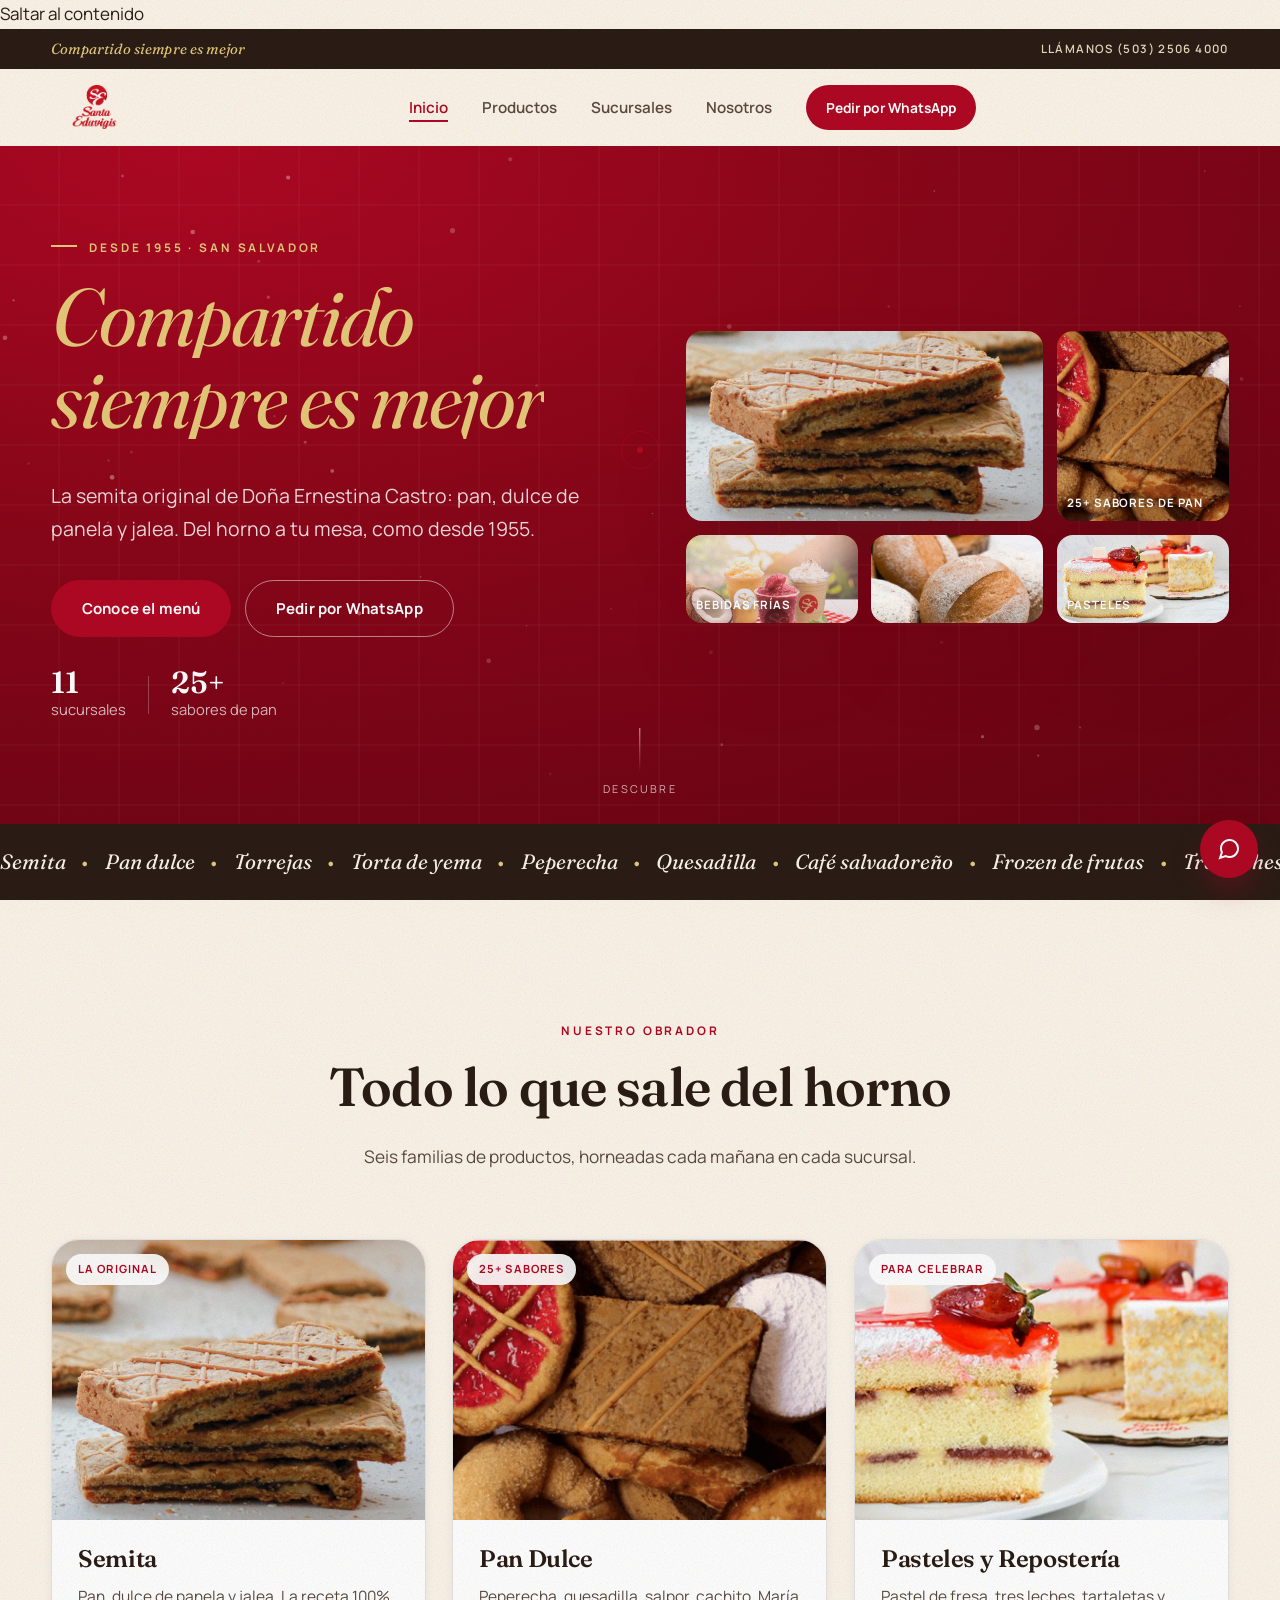
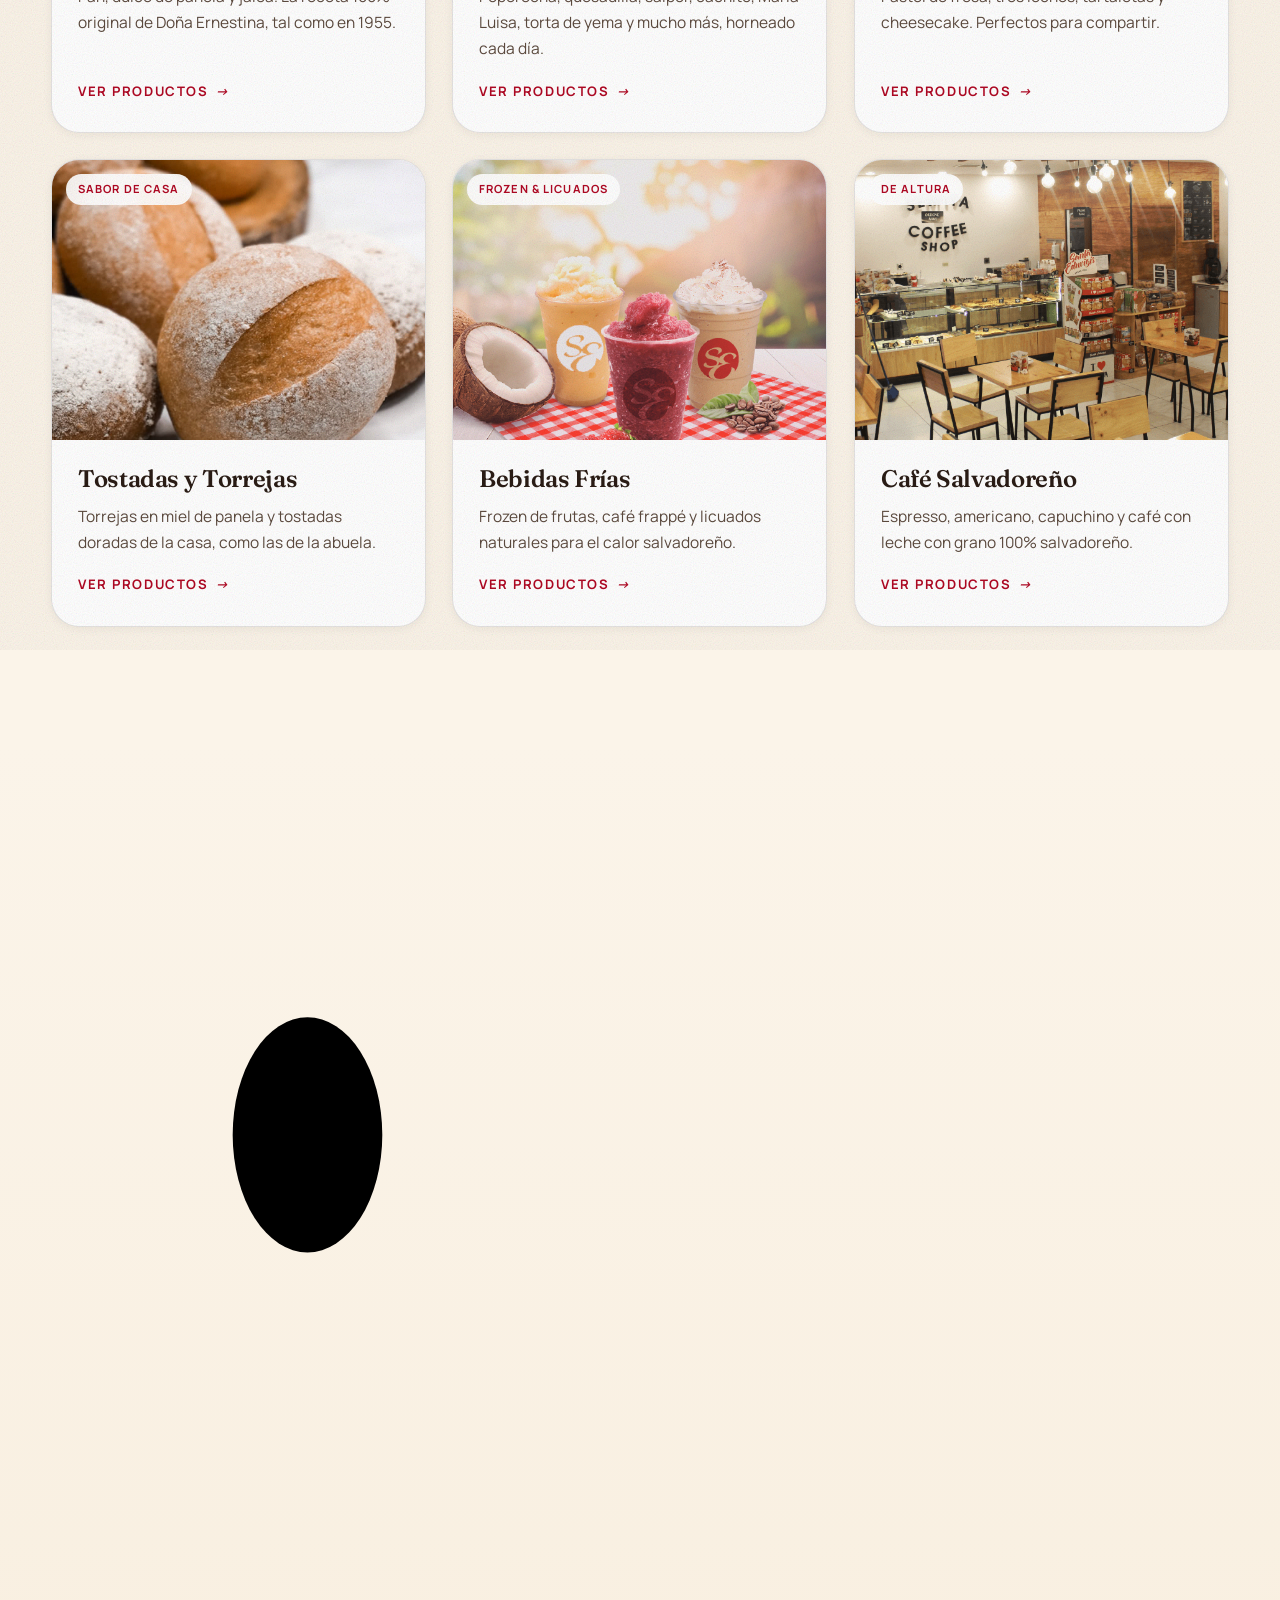
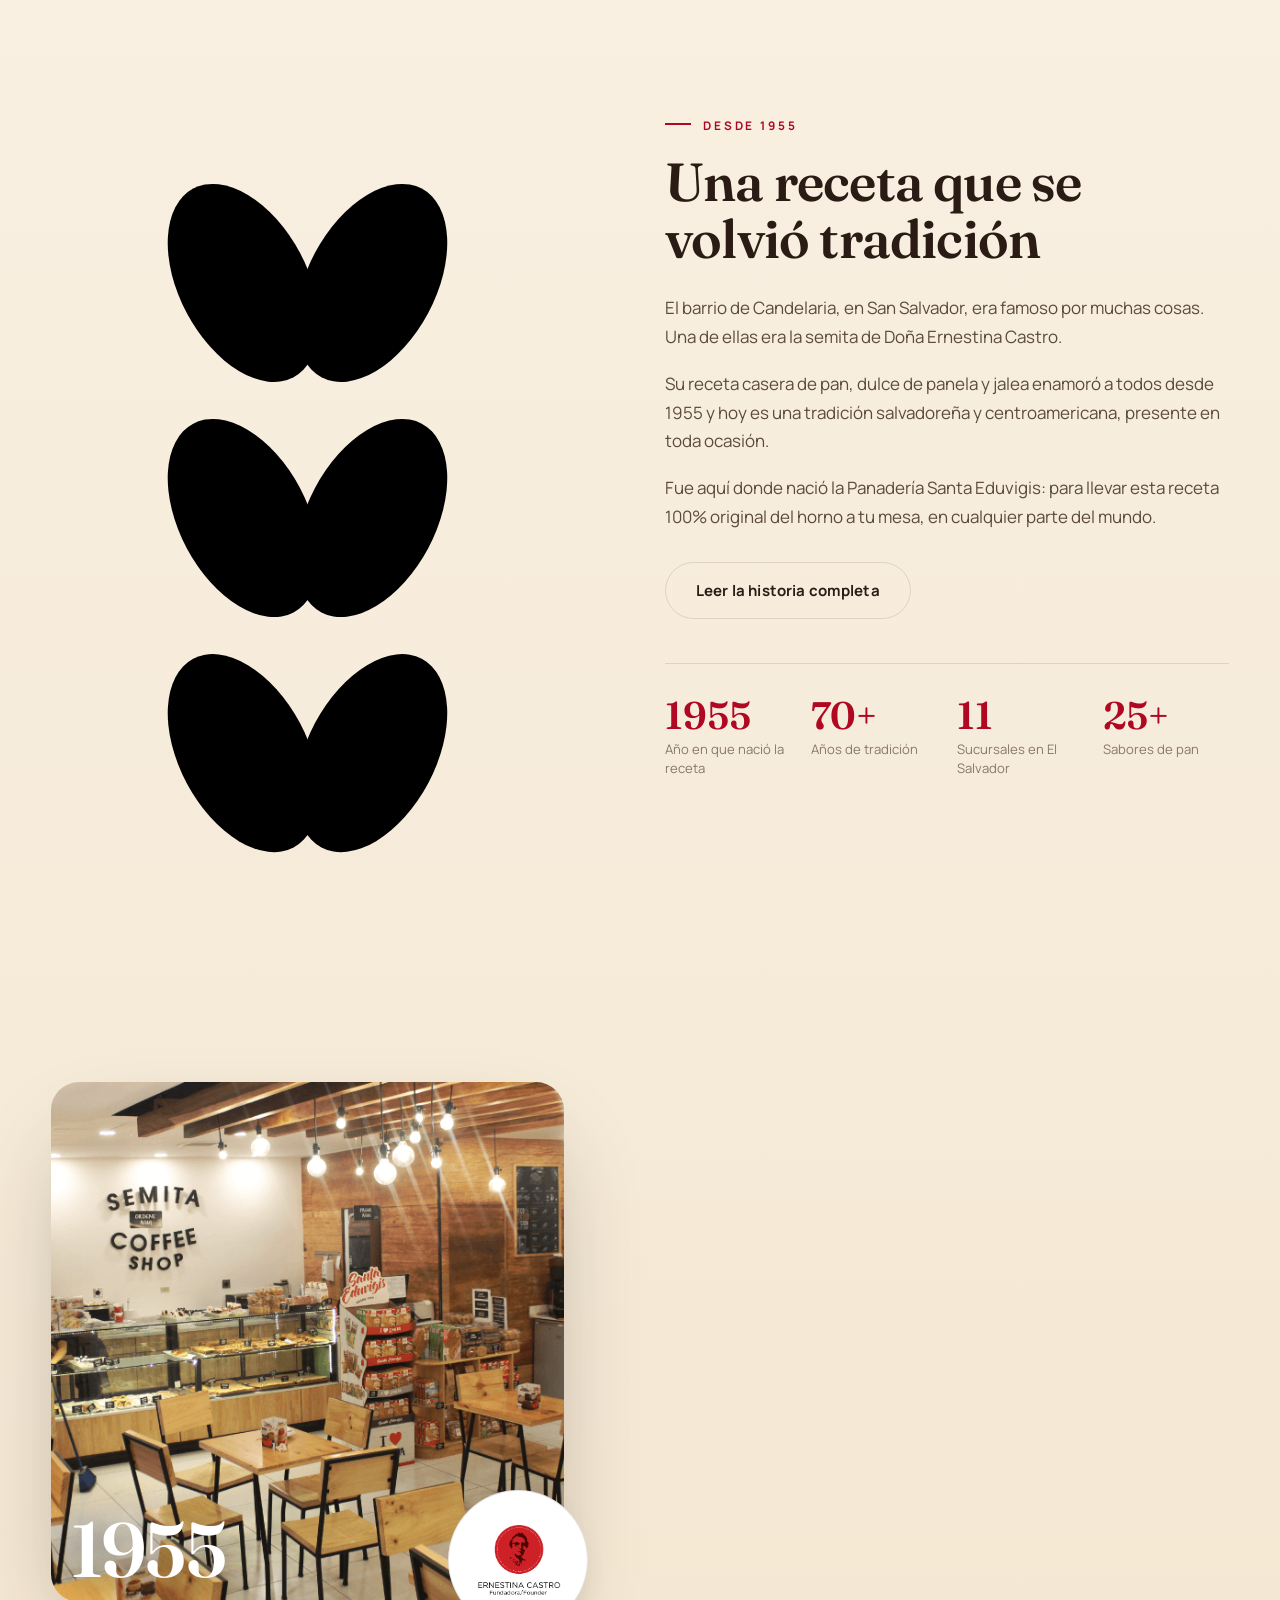
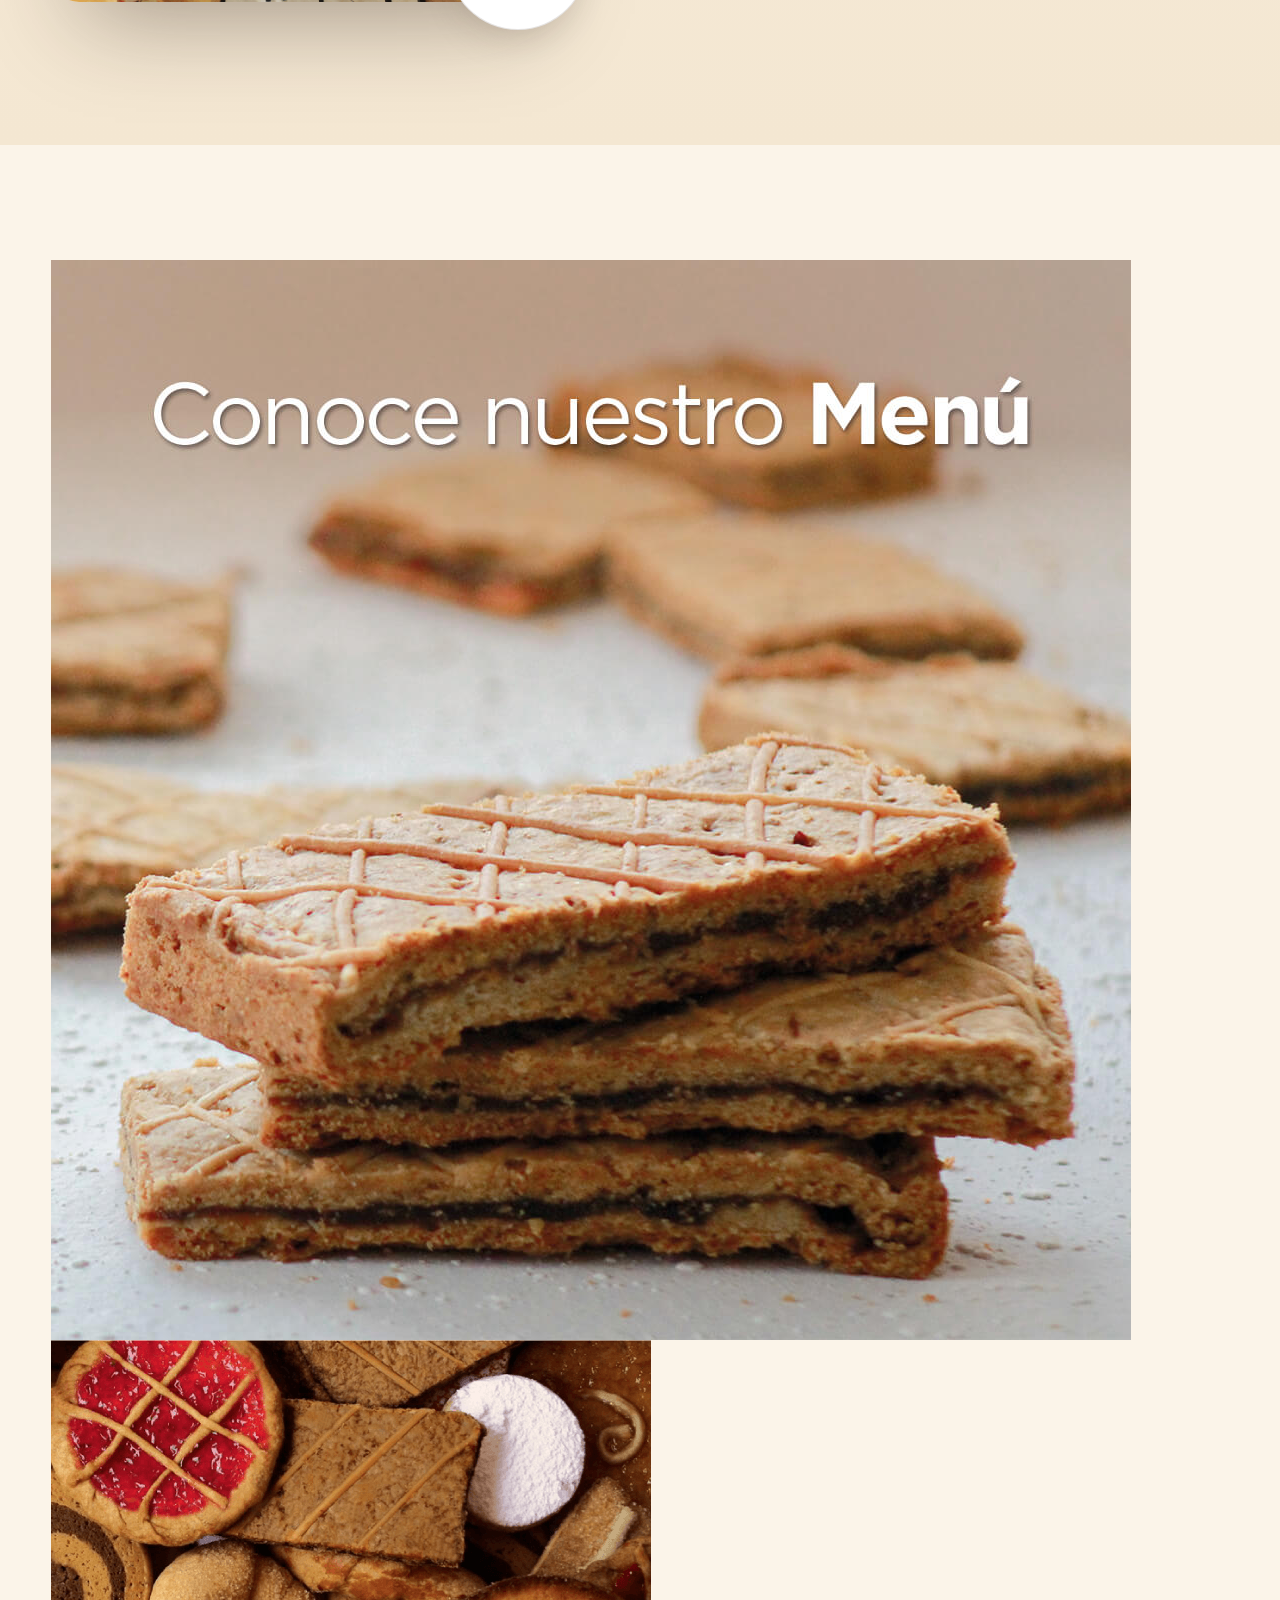
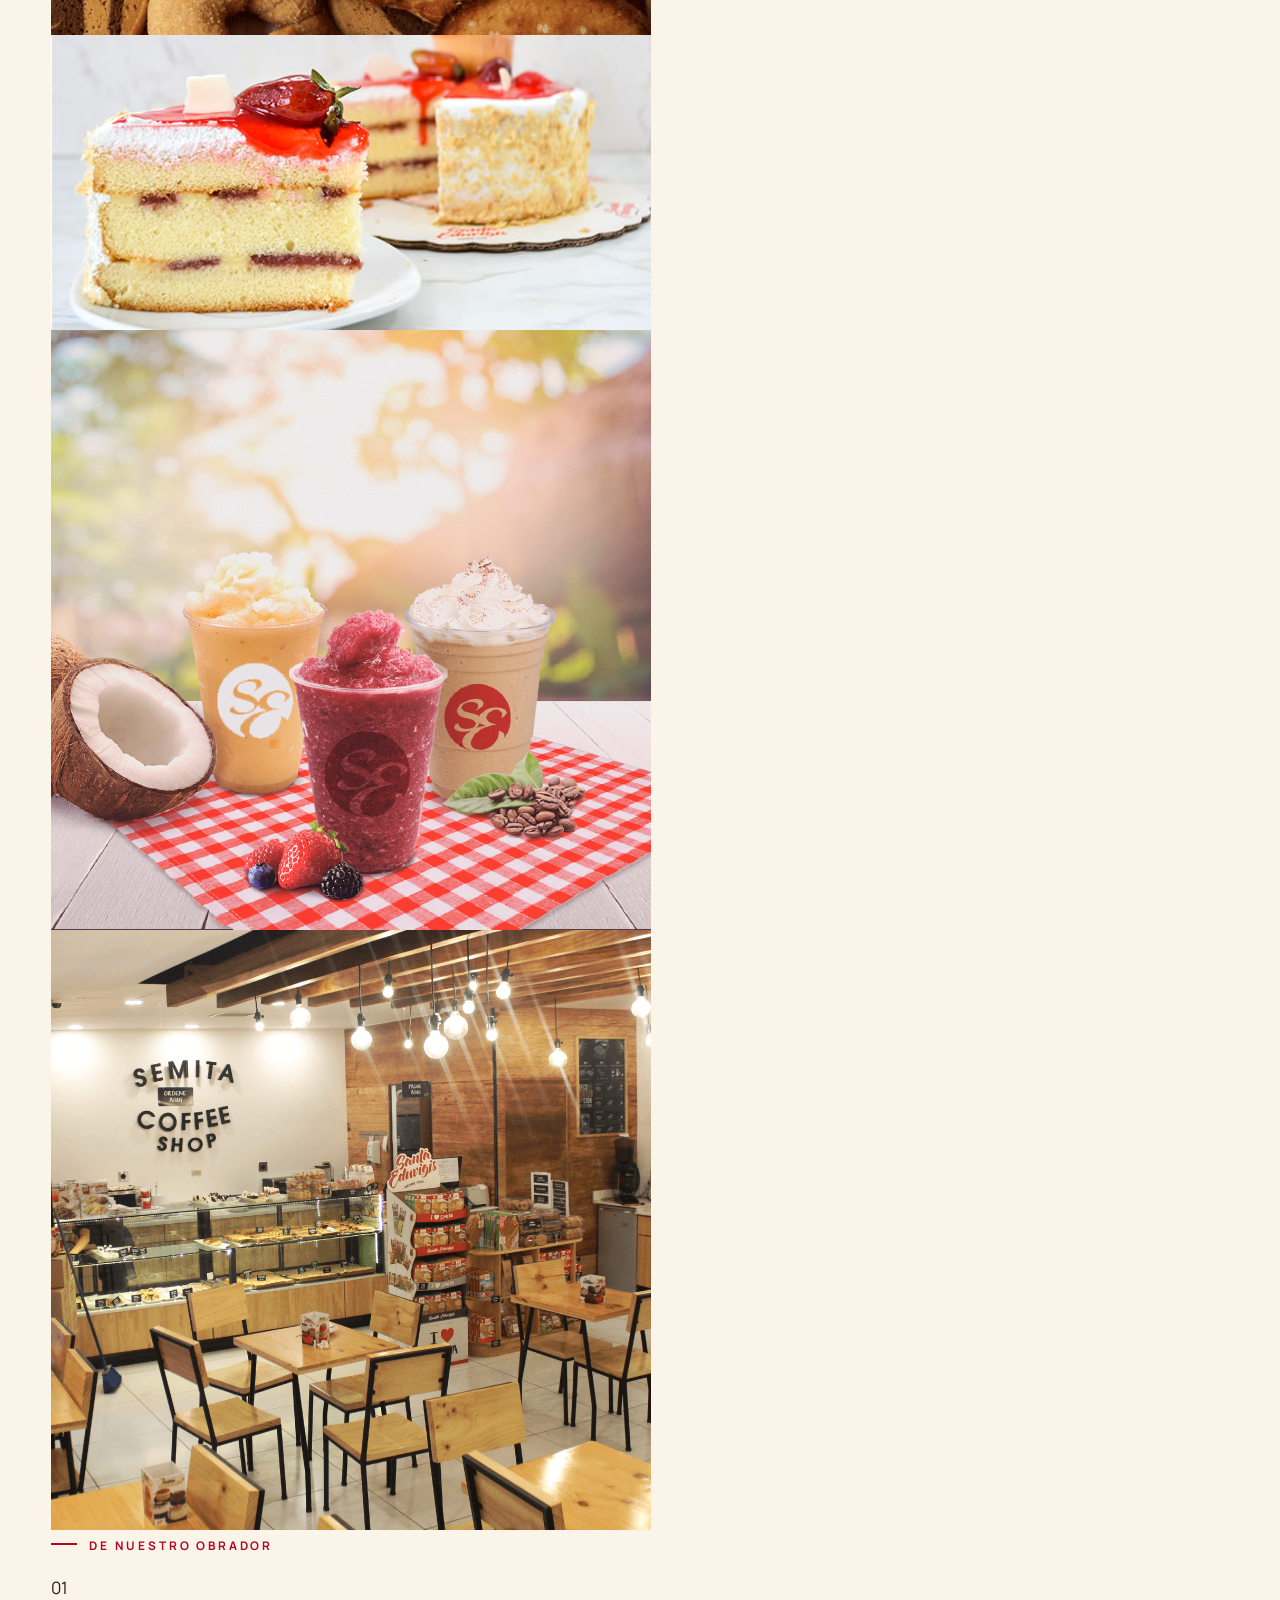
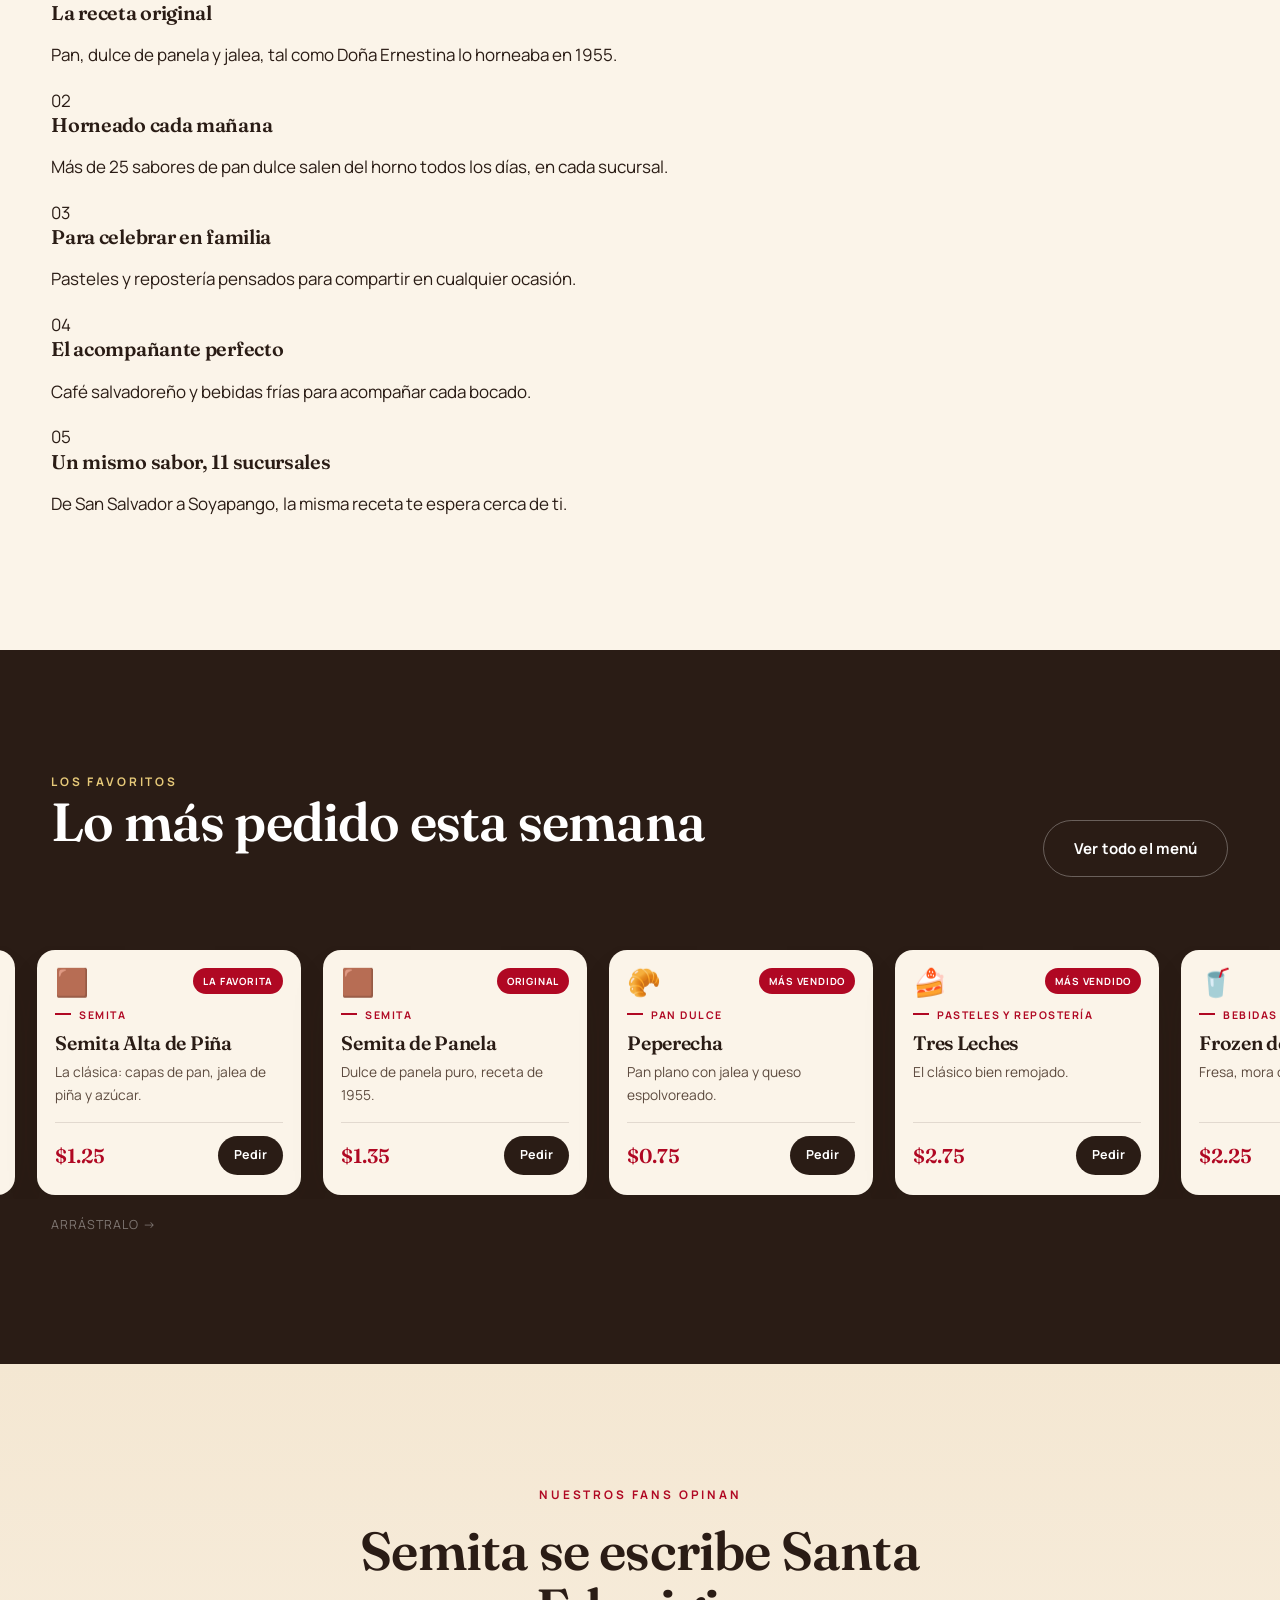
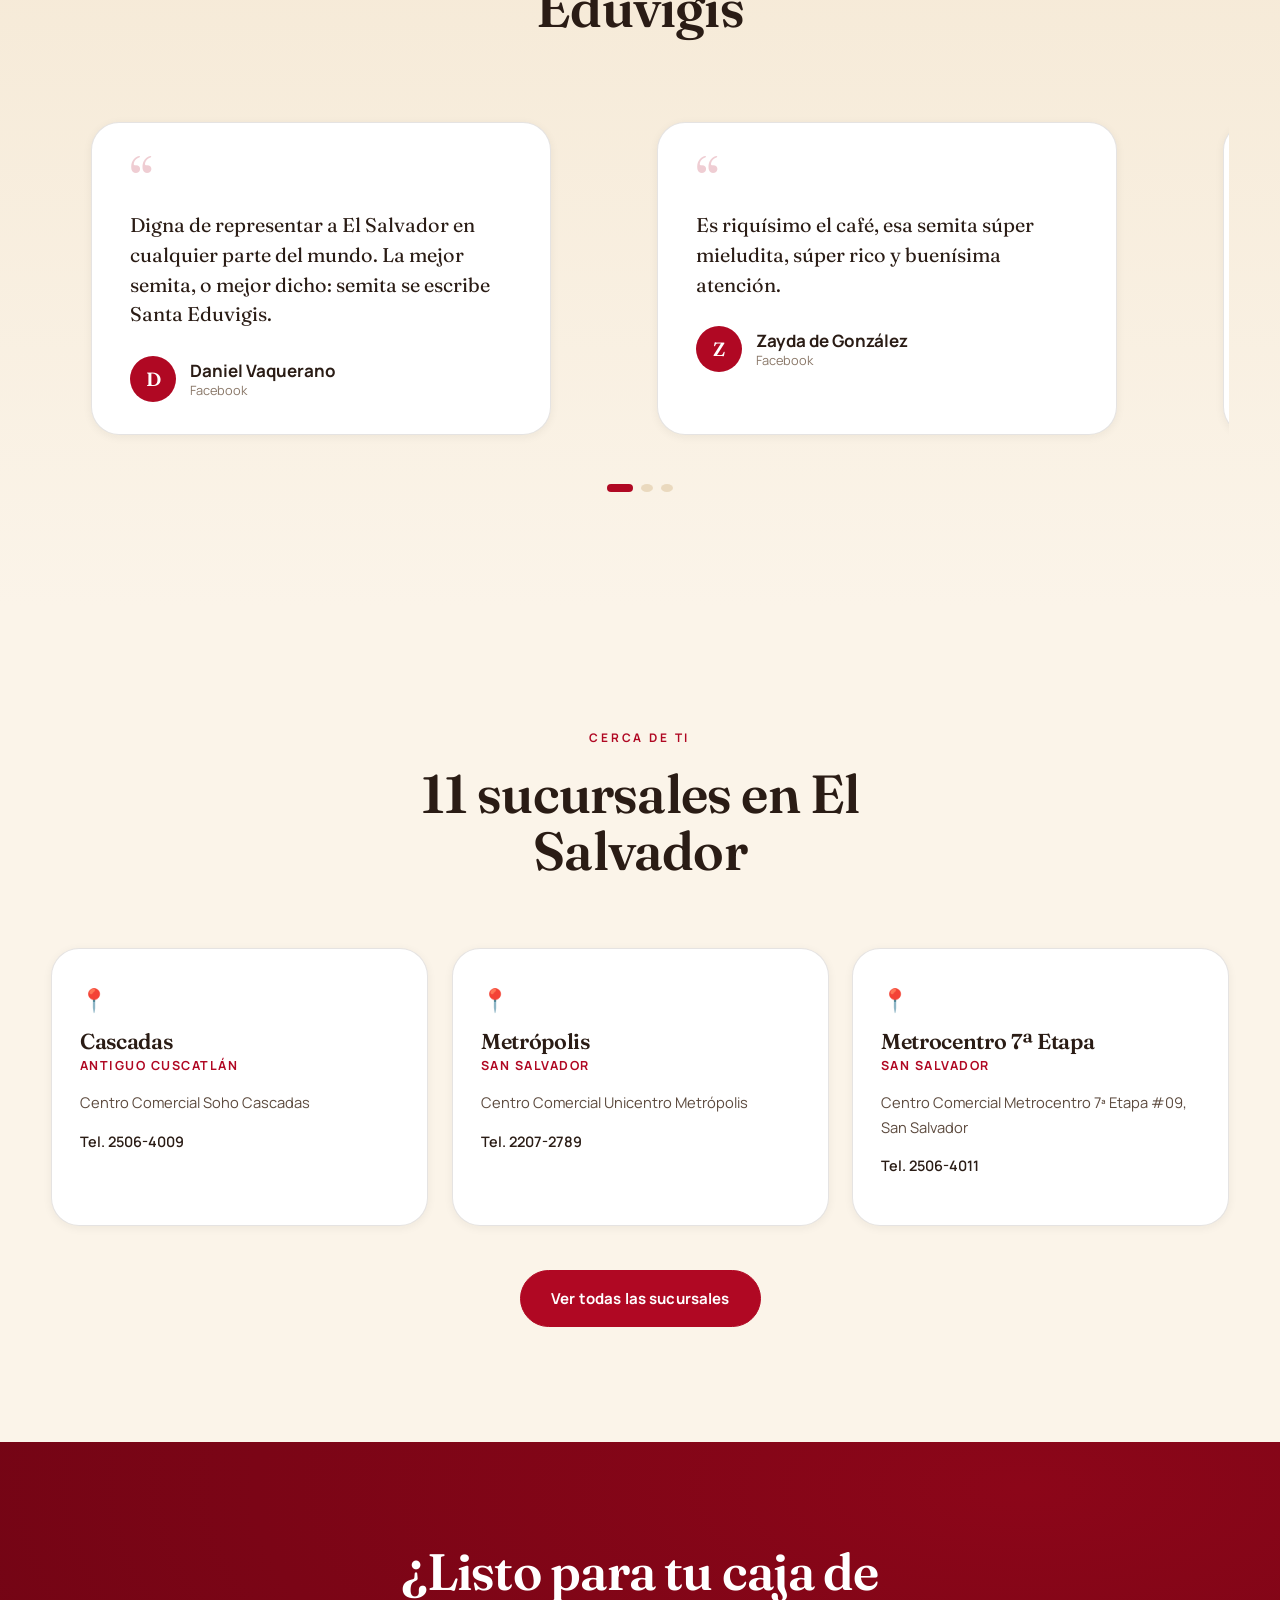
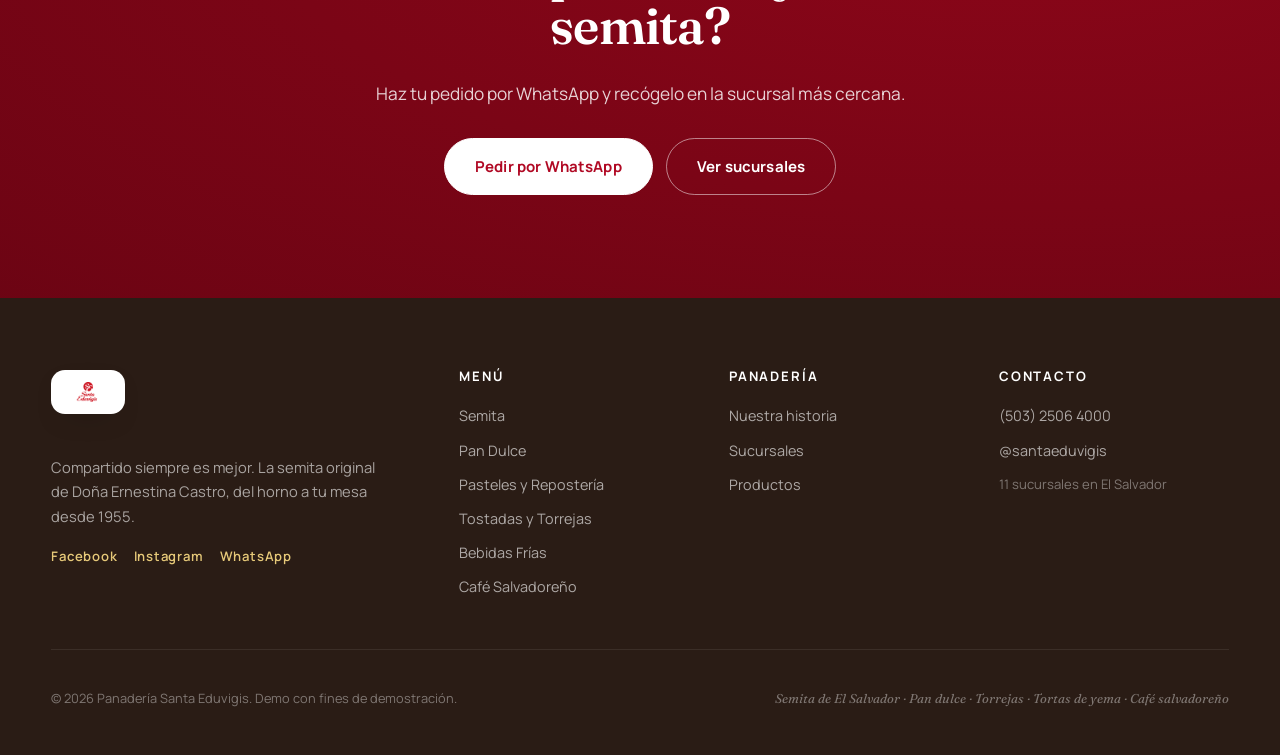
==== commit 4eeb5088: "Add files via upload" ====
--- a/index.html
+++ b/index.html
@@ -1,23 +1,220 @@
 <!DOCTYPE html>
-<html lang="es">
+<html lang="es-SV" class="no-js">
 <head>
 <meta charset="UTF-8">
 <meta name="viewport" content="width=device-width, initial-scale=1.0, viewport-fit=cover">
+<script>document.documentElement.classList.replace('no-js','js');</script>
 <title>Panadería Santa Eduvigis · Compartido siempre es mejor</title>
 <meta name="description" content="La semita original de Doña Ernestina Castro, del horno a tu mesa desde 1955. Pan dulce, semita, torrejas, tortas de yema, pasteles y café salvadoreño.">
 <meta name="base-url" content="">
 <meta name="theme-color" content="#B00823">
+<link rel="canonical" href="https://edwinmarmol503-a11y.github.io/Santa-Eduvigis/">
+<meta property="og:type" content="website">
+<meta property="og:site_name" content="Panadería Santa Eduvigis">
 <meta property="og:title" content="Panadería Santa Eduvigis">
 <meta property="og:description" content="Compartido siempre es mejor — La semita original de Doña Ernestina Castro, del horno a tu mesa desde 1955. Pan dulce, semita, torrejas, tortas de yema, pasteles y café salvadoreño.">
-<meta property="og:image" content="/assets/img/grid-semita.jpg">
+<meta property="og:url" content="https://edwinmarmol503-a11y.github.io/Santa-Eduvigis/">
+<meta property="og:image" content="https://edwinmarmol503-a11y.github.io/Santa-Eduvigis/assets/img/grid-semita.jpg">
+<meta name="twitter:card" content="summary_large_image">
+<meta name="twitter:title" content="Panadería Santa Eduvigis">
+<meta name="twitter:description" content="Compartido siempre es mejor">
+<meta name="twitter:image" content="https://edwinmarmol503-a11y.github.io/Santa-Eduvigis/assets/img/grid-semita.jpg">
 <link rel="preconnect" href="https://fonts.googleapis.com">
 <link rel="preconnect" href="https://fonts.gstatic.com" crossorigin>
-<link href="https://fonts.googleapis.com/css2?family=Fraunces:ital,opsz,wght@0,9..144,400;0,9..144,500;0,9..144,600;0,9..144,700;1,9..144,400&family=Manrope:wght@400;500;600;700;800&display=swap" rel="stylesheet">
-<link rel="stylesheet" href="assets/css/style.css?v=1788883941">
+<link href="https://fonts.googleapis.com/css2?family=Fraunces:ital,opsz,wght@0,9..144,400;0,9..144,600;1,9..144,400&family=Manrope:wght@400;600;700;800&display=swap" rel="stylesheet">
+<link rel="stylesheet" href="assets/css/style.css?v=1789189486">
 <link rel="icon" type="image/png" href="assets/img/logo.png">
+<link rel="apple-touch-icon" href="assets/img/logo.png">
+<script type="application/ld+json">{
+    "@context": "https://schema.org",
+    "@type": "Bakery",
+    "name": "Panadería Santa Eduvigis",
+    "slogan": "Compartido siempre es mejor",
+    "description": "La semita original de Doña Ernestina Castro, del horno a tu mesa desde 1955. Pan dulce, semita, torrejas, tortas de yema, pasteles y café salvadoreño.",
+    "url": "https://edwinmarmol503-a11y.github.io/Santa-Eduvigis/",
+    "image": "https://edwinmarmol503-a11y.github.io/Santa-Eduvigis/assets/img/grid-semita.jpg",
+    "logo": "https://edwinmarmol503-a11y.github.io/Santa-Eduvigis/assets/img/logo.png",
+    "telephone": "+50325064000",
+    "foundingDate": "1955",
+    "areaServed": "El Salvador",
+    "sameAs": [
+        "https://www.facebook.com/panaderiasantaeduvigis",
+        "https://www.instagram.com/santaeduvigis"
+    ],
+    "hasMenu": {
+        "@type": "Menu",
+        "hasMenuSection": [
+            {
+                "@type": "MenuSection",
+                "name": "Semita",
+                "description": "Pan, dulce de panela y jalea. La receta 100% original de Doña Ernestina, tal como en 1955."
+            },
+            {
+                "@type": "MenuSection",
+                "name": "Pan Dulce",
+                "description": "Peperecha, quesadilla, salpor, cachito, María Luisa, torta de yema y mucho más, horneado cada día."
+            },
+            {
+                "@type": "MenuSection",
+                "name": "Pasteles y Repostería",
+                "description": "Pastel de fresa, tres leches, tartaletas y cheesecake. Perfectos para compartir."
+            },
+            {
+                "@type": "MenuSection",
+                "name": "Tostadas y Torrejas",
+                "description": "Torrejas en miel de panela y tostadas doradas de la casa, como las de la abuela."
+            },
+            {
+                "@type": "MenuSection",
+                "name": "Bebidas Frías",
+                "description": "Frozen de frutas, café frappé y licuados naturales para el calor salvadoreño."
+            },
+            {
+                "@type": "MenuSection",
+                "name": "Café Salvadoreño",
+                "description": "Espresso, americano, capuchino y café con leche con grano 100% salvadoreño."
+            }
+        ]
+    },
+    "department": [
+        {
+            "@type": "Bakery",
+            "name": "Panadería Santa Eduvigis — Cascadas",
+            "address": {
+                "@type": "PostalAddress",
+                "streetAddress": "Centro Comercial Soho Cascadas",
+                "addressLocality": "Antiguo Cuscatlán",
+                "addressRegion": "San Salvador",
+                "addressCountry": "SV"
+            },
+            "telephone": "+503 2506-4009"
+        },
+        {
+            "@type": "Bakery",
+            "name": "Panadería Santa Eduvigis — Metrópolis",
+            "address": {
+                "@type": "PostalAddress",
+                "streetAddress": "Centro Comercial Unicentro Metrópolis",
+                "addressLocality": "San Salvador",
+                "addressRegion": "San Salvador",
+                "addressCountry": "SV"
+            },
+            "telephone": "+503 2207-2789"
+        },
+        {
+            "@type": "Bakery",
+            "name": "Panadería Santa Eduvigis — Metrocentro 7ª Etapa",
+            "address": {
+                "@type": "PostalAddress",
+                "streetAddress": "Centro Comercial Metrocentro 7ª Etapa #09, San Salvador",
+                "addressLocality": "San Salvador",
+                "addressRegion": "San Salvador",
+                "addressCountry": "SV"
+            },
+            "telephone": "+503 2506-4011"
+        },
+        {
+            "@type": "Bakery",
+            "name": "Panadería Santa Eduvigis — Los Héroes",
+            "address": {
+                "@type": "PostalAddress",
+                "streetAddress": "Centro Profesional Los Héroes #4, Blvd. de Los Héroes",
+                "addressLocality": "San Salvador",
+                "addressRegion": "San Salvador",
+                "addressCountry": "SV"
+            },
+            "telephone": "+503 2557-2884"
+        },
+        {
+            "@type": "Bakery",
+            "name": "Panadería Santa Eduvigis — Merliot",
+            "address": {
+                "@type": "PostalAddress",
+                "streetAddress": "Calle Tepeagua y Av. El Boquerón #58, Jardines de Merliot",
+                "addressLocality": "Santa Tecla",
+                "addressRegion": "San Salvador",
+                "addressCountry": "SV"
+            },
+            "telephone": "+503 2557-2885"
+        },
+        {
+            "@type": "Bakery",
+            "name": "Panadería Santa Eduvigis — Plaza Mundo",
+            "address": {
+                "@type": "PostalAddress",
+                "streetAddress": "C.C. Plaza Mundo, Km. 4.5 Blvd. del Ejército Nacional, 4ª Etapa #6, Soyapango",
+                "addressLocality": "Soyapango",
+                "addressRegion": "San Salvador",
+                "addressCountry": "SV"
+            },
+            "telephone": "+503 2557-2886"
+        },
+        {
+            "@type": "Bakery",
+            "name": "Panadería Santa Eduvigis — Kiosco Plaza Mundo",
+            "address": {
+                "@type": "PostalAddress",
+                "streetAddress": "C.C. Plaza Mundo, Km. 4.5 Blvd. del Ejército Nacional, 1ª Etapa #k128, Soyapango",
+                "addressLocality": "Soyapango",
+                "addressRegion": "San Salvador",
+                "addressCountry": "SV"
+            },
+            "telephone": "+503 2506-4012"
+        },
+        {
+            "@type": "Bakery",
+            "name": "Panadería Santa Eduvigis — Metrocentro 1ª Etapa",
+            "address": {
+                "@type": "PostalAddress",
+                "streetAddress": "Blvd. Los Héroes, C.C. Metrocentro #188-A / 189-B, 1ª Etapa, San Salvador",
+                "addressLocality": "San Salvador",
+                "addressRegion": "San Salvador",
+                "addressCountry": "SV"
+            },
+            "telephone": "+503 2506-4010"
+        },
+        {
+            "@type": "Bakery",
+            "name": "Panadería Santa Eduvigis — Modelo",
+            "address": {
+                "@type": "PostalAddress",
+                "streetAddress": "Calle Modelo #428, San Salvador",
+                "addressLocality": "San Salvador",
+                "addressRegion": "San Salvador",
+                "addressCountry": "SV"
+            },
+            "telephone": "+503 2557-2865"
+        },
+        {
+            "@type": "Bakery",
+            "name": "Panadería Santa Eduvigis — Quinta Avenida",
+            "address": {
+                "@type": "PostalAddress",
+                "streetAddress": "5ª Av. Norte y 31 Calle Poniente, Edificio Hernández Sosa, San Salvador",
+                "addressLocality": "San Salvador",
+                "addressRegion": "San Salvador",
+                "addressCountry": "SV"
+            },
+            "telephone": "+503 2557-2884"
+        },
+        {
+            "@type": "Bakery",
+            "name": "Panadería Santa Eduvigis — Colonia Médica",
+            "address": {
+                "@type": "PostalAddress",
+                "streetAddress": "Diagonal Dr. Arnulfo Romero, Local 5-6, Col. Médica, Edificio 44, San Salvador",
+                "addressLocality": "San Salvador",
+                "addressRegion": "San Salvador",
+                "addressCountry": "SV"
+            },
+            "telephone": "+503 2266-0561"
+        }
+    ]
+}</script>
 <script>window.WHATSAPP_NUMERO = '50325064000';</script>
 </head>
 <body class="page-home">
+<a class="skip-link" href="#main">Saltar al contenido</a>
 
 <!-- Grano de textura sobre toda la página -->
 <div class="grain" aria-hidden="true"></div>
@@ -93,28 +290,29 @@
 <!-- ============================ HERO ============================ -->
 <section class="hero" id="hero">
     <div class="hero-particles" aria-hidden="true"></div>
+    <div class="wallpaper-linea" aria-hidden="true"></div>
     <div class="container hero-grid">
         <div class="hero-copy">
             <span class="kicker kicker-light">Desde 1955 · San Salvador</span>
-            <h1 class="hero-title">Compartido<br>siempre es <span>mejor</span></h1>
+            <h1 class="hero-title">Compartido <br>siempre es <span>mejor</span></h1>
             <p class="hero-lead">
                 La semita original de Doña Ernestina Castro: pan, dulce de panela y
-                jalea. Del horno a tu mesa, como hace 70 años.
+                jalea. Del horno a tu mesa, como desde 1955.
             </p>
             <div class="hero-actions">
-                <a href="productos.html" class="btn btn-primary magnet" data-transition>Conoce el menú</a>
+                <a href="productos.html" class="btn btn-gold magnet" data-transition>Conoce el menú</a>
                 <a href="https://wa.me/50325064000?text=Hola%2C%20quiero%20pedir%20una%20caja%20de%20semita%20%F0%9F%A5%96" target="_blank" rel="noopener" class="btn btn-ghost-light magnet">Pedir por WhatsApp</a>
             </div>
             <div class="hero-meta">
-                <span><strong data-countup="11">0</strong> sucursales</span>
+                <span><strong data-countup="11">11</strong> sucursales</span>
                 <span class="hero-meta-sep"></span>
-                <span><strong data-countup="25" data-suffix="+">0</strong> sabores de pan</span>
+                <span><strong data-countup="25" data-suffix="+">25+</strong> sabores de pan</span>
             </div>
         </div>
 
         <div class="hero-bento" aria-hidden="true">
             <figure class="bento bento-a" data-depth="0.05">
-                <img src="assets/img/grid-semita.jpg" alt="" style="object-position:50% 92%">
+                <img src="assets/img/grid-semita.jpg" alt="" width="1080" height="1080" fetchpriority="high" decoding="async" style="object-position:50% 92%">
             </figure>
             <figure class="bento bento-b" data-depth="0.11">
                 <img src="assets/img/pan-dulce.png" alt="">
@@ -238,6 +436,16 @@
 <section class="section historia" id="historia">
     <div class="container historia-grid">
         <div class="historia-media reveal" data-reveal="left">
+            <svg class="draw-flourish historia-flourish" viewBox="0 0 48 170" aria-hidden="true">
+                <path class="draw-path" d="M24 166 L24 22"/>
+                <ellipse class="draw-path" cx="18" cy="140" rx="6" ry="10" transform="rotate(-28 18 140)"/>
+                <ellipse class="draw-path" cx="30" cy="140" rx="6" ry="10" transform="rotate(28 30 140)"/>
+                <ellipse class="draw-path" cx="18" cy="118" rx="6" ry="10" transform="rotate(-28 18 118)"/>
+                <ellipse class="draw-path" cx="30" cy="118" rx="6" ry="10" transform="rotate(28 30 118)"/>
+                <ellipse class="draw-path" cx="18" cy="96" rx="6" ry="10" transform="rotate(-28 18 96)"/>
+                <ellipse class="draw-path" cx="30" cy="96" rx="6" ry="10" transform="rotate(28 30 96)"/>
+                <ellipse class="draw-path" cx="24" cy="26" rx="7" ry="11"/>
+            </svg>
             <figure class="historia-photo">
                 <img src="assets/img/sucursales.png" alt="Interior de una sucursal Santa Eduvigis" loading="lazy">
                 <span class="historia-year">1955</span>
@@ -274,6 +482,70 @@
                 </div>
                             </div>
         </div>
+    </div>
+</section>
+
+<!-- ========================== MOMENTOS ==========================
+     Galería fija con crossfade: imagen anclada + textos que se van
+     encadenando al hacer scroll (inspirado en la sección de fotos
+     fijas de LoZio Osteria). -->
+<section class="section momentos" id="momentos">
+    <div class="container momentos-grid">
+        <div class="momentos-sticky">
+            <div class="momentos-frame">
+                                                <img class="momentos-img is-active" data-idx="0"
+                     src="assets/img/grid-semita.jpg" style="object-position:50% 88%"
+                     alt="Semita original, pan con dulce de panela y jalea" loading="lazy">
+                                <img class="momentos-img" data-idx="1"
+                     src="assets/img/pan-dulce.png" style="object-position:50% 50%"
+                     alt="Variedad de pan dulce recién horneado" loading="lazy">
+                                <img class="momentos-img" data-idx="2"
+                     src="assets/img/grid-pasteles.jpg" style="object-position:50% 55%"
+                     alt="Pastel de fresa para compartir en familia" loading="lazy">
+                                <img class="momentos-img" data-idx="3"
+                     src="assets/img/frozen.jpg" style="object-position:50% 45%"
+                     alt="Bebidas frías y frozen de frutas" loading="lazy">
+                                <img class="momentos-img" data-idx="4"
+                     src="assets/img/sucursales.png" style="object-position:50% 50%"
+                     alt="Interior de una sucursal Santa Eduvigis" loading="lazy">
+                            </div>
+            <div class="momentos-dots" aria-hidden="true">
+                                <span class="is-active"></span>
+                                <span class=""></span>
+                                <span class=""></span>
+                                <span class=""></span>
+                                <span class=""></span>
+                            </div>
+        </div>
+
+        <div class="momentos-text">
+            <span class="kicker reveal" data-reveal="up">De nuestro obrador</span>
+                        <div class="momentos-step is-active" data-idx="0">
+                <span class="momentos-n">01</span>
+                <h3>La receta original</h3>
+                <p>Pan, dulce de panela y jalea, tal como Doña Ernestina lo horneaba en 1955.</p>
+            </div>
+                        <div class="momentos-step" data-idx="1">
+                <span class="momentos-n">02</span>
+                <h3>Horneado cada mañana</h3>
+                <p>Más de 25 sabores de pan dulce salen del horno todos los días, en cada sucursal.</p>
+            </div>
+                        <div class="momentos-step" data-idx="2">
+                <span class="momentos-n">03</span>
+                <h3>Para celebrar en familia</h3>
+                <p>Pasteles y repostería pensados para compartir en cualquier ocasión.</p>
+            </div>
+                        <div class="momentos-step" data-idx="3">
+                <span class="momentos-n">04</span>
+                <h3>El acompañante perfecto</h3>
+                <p>Café salvadoreño y bebidas frías para acompañar cada bocado.</p>
+            </div>
+                        <div class="momentos-step" data-idx="4">
+                <span class="momentos-n">05</span>
+                <h3>Un mismo sabor, 11 sucursales</h3>
+                <p>De San Salvador a Soyapango, la misma receta te espera cerca de ti.</p>
+            </div>
+                    </div>
     </div>
 </section>
 
@@ -290,7 +562,7 @@
     </div>
     <div class="rail" id="rail">
         <div class="rail-track">
-                        <article class="prod-card">
+                                    <article class="prod-card">
                 <div class="prod-card-top">
                     <span class="prod-ic" aria-hidden="true">🟫</span>
                     <span class="prod-badge">La favorita</span>                </div>
@@ -388,7 +660,7 @@
                     </div>
                 </div>
             </article>
-                        <article class="prod-card">
+                                    <article class="prod-card" aria-hidden="true">
                 <div class="prod-card-top">
                     <span class="prod-ic" aria-hidden="true">🟫</span>
                     <span class="prod-badge">La favorita</span>                </div>
@@ -398,11 +670,11 @@
                     <p>La clásica: capas de pan, jalea de piña y azúcar.</p>
                     <div class="prod-foot">
                         <span class="prod-price">$1.25</span>
-                        <a class="prod-add" href="https://wa.me/50325064000?text=Hola%2C%20quiero%20pedir%3A%20Semita%20Alta%20de%20Pi%C3%B1a" target="_blank" rel="noopener">Pedir</a>
-                    </div>
-                </div>
-            </article>
-                        <article class="prod-card">
+                        <a class="prod-add" tabindex="-1" href="https://wa.me/50325064000?text=Hola%2C%20quiero%20pedir%3A%20Semita%20Alta%20de%20Pi%C3%B1a" target="_blank" rel="noopener">Pedir</a>
+                    </div>
+                </div>
+            </article>
+                        <article class="prod-card" aria-hidden="true">
                 <div class="prod-card-top">
                     <span class="prod-ic" aria-hidden="true">🟫</span>
                     <span class="prod-badge">Original</span>                </div>
@@ -412,11 +684,11 @@
                     <p>Dulce de panela puro, receta de 1955.</p>
                     <div class="prod-foot">
                         <span class="prod-price">$1.35</span>
-                        <a class="prod-add" href="https://wa.me/50325064000?text=Hola%2C%20quiero%20pedir%3A%20Semita%20de%20Panela" target="_blank" rel="noopener">Pedir</a>
-                    </div>
-                </div>
-            </article>
-                        <article class="prod-card">
+                        <a class="prod-add" tabindex="-1" href="https://wa.me/50325064000?text=Hola%2C%20quiero%20pedir%3A%20Semita%20de%20Panela" target="_blank" rel="noopener">Pedir</a>
+                    </div>
+                </div>
+            </article>
+                        <article class="prod-card" aria-hidden="true">
                 <div class="prod-card-top">
                     <span class="prod-ic" aria-hidden="true">🥐</span>
                     <span class="prod-badge">Más vendido</span>                </div>
@@ -426,11 +698,11 @@
                     <p>Pan plano con jalea y queso espolvoreado.</p>
                     <div class="prod-foot">
                         <span class="prod-price">$0.75</span>
-                        <a class="prod-add" href="https://wa.me/50325064000?text=Hola%2C%20quiero%20pedir%3A%20Peperecha" target="_blank" rel="noopener">Pedir</a>
-                    </div>
-                </div>
-            </article>
-                        <article class="prod-card">
+                        <a class="prod-add" tabindex="-1" href="https://wa.me/50325064000?text=Hola%2C%20quiero%20pedir%3A%20Peperecha" target="_blank" rel="noopener">Pedir</a>
+                    </div>
+                </div>
+            </article>
+                        <article class="prod-card" aria-hidden="true">
                 <div class="prod-card-top">
                     <span class="prod-ic" aria-hidden="true">🍰</span>
                     <span class="prod-badge">Más vendido</span>                </div>
@@ -440,11 +712,11 @@
                     <p>El clásico bien remojado.</p>
                     <div class="prod-foot">
                         <span class="prod-price">$2.75</span>
-                        <a class="prod-add" href="https://wa.me/50325064000?text=Hola%2C%20quiero%20pedir%3A%20Tres%20Leches" target="_blank" rel="noopener">Pedir</a>
-                    </div>
-                </div>
-            </article>
-                        <article class="prod-card">
+                        <a class="prod-add" tabindex="-1" href="https://wa.me/50325064000?text=Hola%2C%20quiero%20pedir%3A%20Tres%20Leches" target="_blank" rel="noopener">Pedir</a>
+                    </div>
+                </div>
+            </article>
+                        <article class="prod-card" aria-hidden="true">
                 <div class="prod-card-top">
                     <span class="prod-ic" aria-hidden="true">🥤</span>
                     <span class="prod-badge">Para el calor</span>                </div>
@@ -454,11 +726,11 @@
                     <p>Fresa, mora o piña. Bien frío.</p>
                     <div class="prod-foot">
                         <span class="prod-price">$2.25</span>
-                        <a class="prod-add" href="https://wa.me/50325064000?text=Hola%2C%20quiero%20pedir%3A%20Frozen%20de%20Frutas" target="_blank" rel="noopener">Pedir</a>
-                    </div>
-                </div>
-            </article>
-                        <article class="prod-card">
+                        <a class="prod-add" tabindex="-1" href="https://wa.me/50325064000?text=Hola%2C%20quiero%20pedir%3A%20Frozen%20de%20Frutas" target="_blank" rel="noopener">Pedir</a>
+                    </div>
+                </div>
+            </article>
+                        <article class="prod-card" aria-hidden="true">
                 <div class="prod-card-top">
                     <span class="prod-ic" aria-hidden="true">☕</span>
                     <span class="prod-badge">Más vendido</span>                </div>
@@ -468,11 +740,11 @@
                     <p>Espuma cremosa y cacao.</p>
                     <div class="prod-foot">
                         <span class="prod-price">$1.75</span>
-                        <a class="prod-add" href="https://wa.me/50325064000?text=Hola%2C%20quiero%20pedir%3A%20Capuchino" target="_blank" rel="noopener">Pedir</a>
-                    </div>
-                </div>
-            </article>
-                        <article class="prod-card">
+                        <a class="prod-add" tabindex="-1" href="https://wa.me/50325064000?text=Hola%2C%20quiero%20pedir%3A%20Capuchino" target="_blank" rel="noopener">Pedir</a>
+                    </div>
+                </div>
+            </article>
+                        <article class="prod-card" aria-hidden="true">
                 <div class="prod-card-top">
                     <span class="prod-ic" aria-hidden="true">🍯</span>
                     <span class="prod-badge">De temporada</span>                </div>
@@ -482,13 +754,13 @@
                     <p>Pan de yema en miel de panela y canela.</p>
                     <div class="prod-foot">
                         <span class="prod-price">$1.50</span>
-                        <a class="prod-add" href="https://wa.me/50325064000?text=Hola%2C%20quiero%20pedir%3A%20Torrejas%20en%20Miel" target="_blank" rel="noopener">Pedir</a>
-                    </div>
-                </div>
-            </article>
-                    </div>
-    </div>
-    <p class="rail-hint container">Arrástralo · precios de referencia para el demo</p>
+                        <a class="prod-add" tabindex="-1" href="https://wa.me/50325064000?text=Hola%2C%20quiero%20pedir%3A%20Torrejas%20en%20Miel" target="_blank" rel="noopener">Pedir</a>
+                    </div>
+                </div>
+            </article>
+                    </div>
+    </div>
+    <p class="rail-hint container">Arrástralo →</p>
 </section>
 
 <!-- ========================= TESTIMONIOS ========================= -->
@@ -574,6 +846,7 @@
 
 <!-- =========================== CTA =========================== -->
 <section class="cta-band">
+    <div class="wallpaper-linea" aria-hidden="true"></div>
     <div class="container cta-inner reveal" data-reveal="zoom">
         <h2>¿Listo para tu caja de semita?</h2>
         <p>Haz tu pedido por WhatsApp y recógelo en la sucursal más cercana.</p>
@@ -647,7 +920,19 @@
     </div>
 </footer>
 
-<script src="assets/js/anim.js?v=1788883426"></script>
-<script src="assets/js/main.js?v=1788883965"></script>
+<script defer src="assets/js/anim.js?v=1789189493"></script>
+<script defer src="assets/js/main.js?v=1788883965"></script>
+<script>
+/* Red de seguridad: si anim.js no llega a cargar (404, bloqueador, error de red),
+   revelamos todo el contenido igual — nunca dejar media página en blanco. */
+window.addEventListener('load', function () {
+    setTimeout(function () {
+        if (window.__seAnim) return;
+        document.querySelectorAll('.reveal').forEach(function (el) { el.classList.add('in-view'); });
+        var hero = document.querySelector('.hero'); if (hero) hero.classList.add('hero-ready');
+        var pre = document.getElementById('preloader'); if (pre) pre.remove();
+    }, 1500);
+});
+</script>
 </body>
 </html>
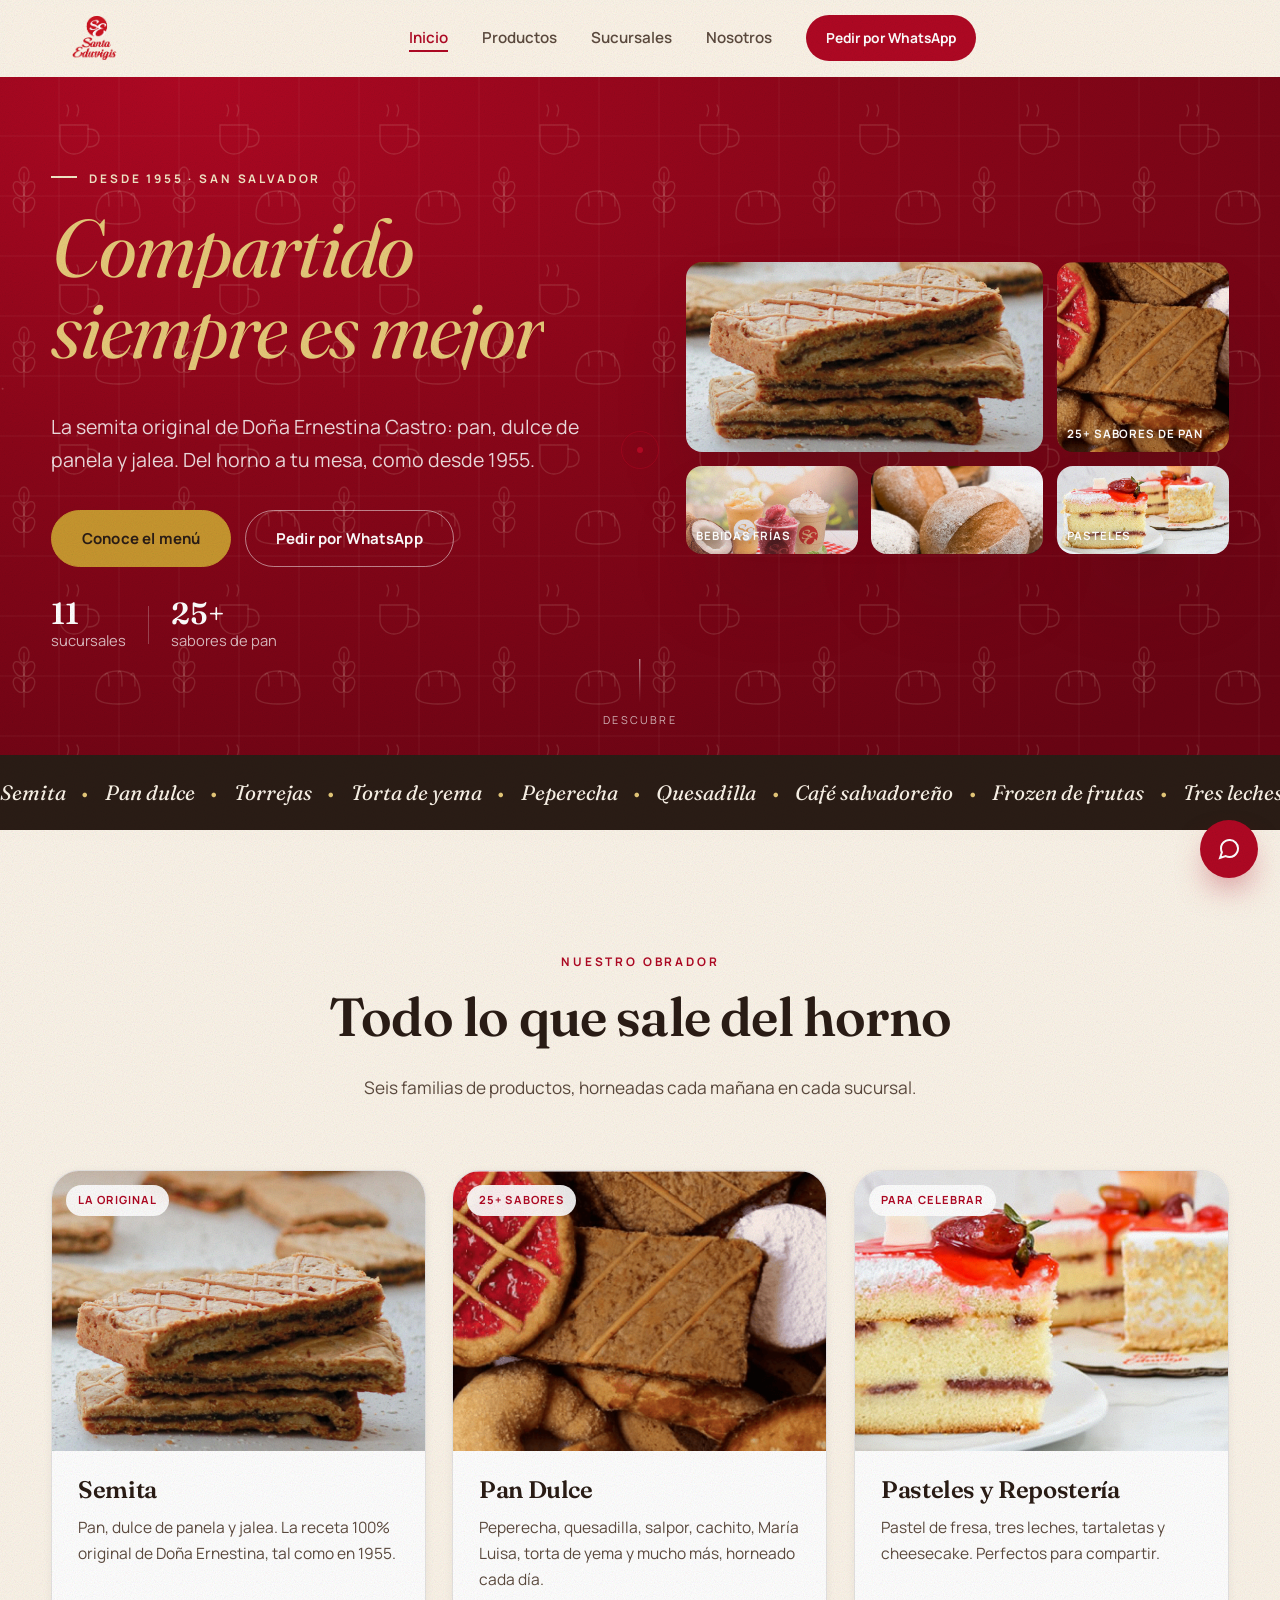
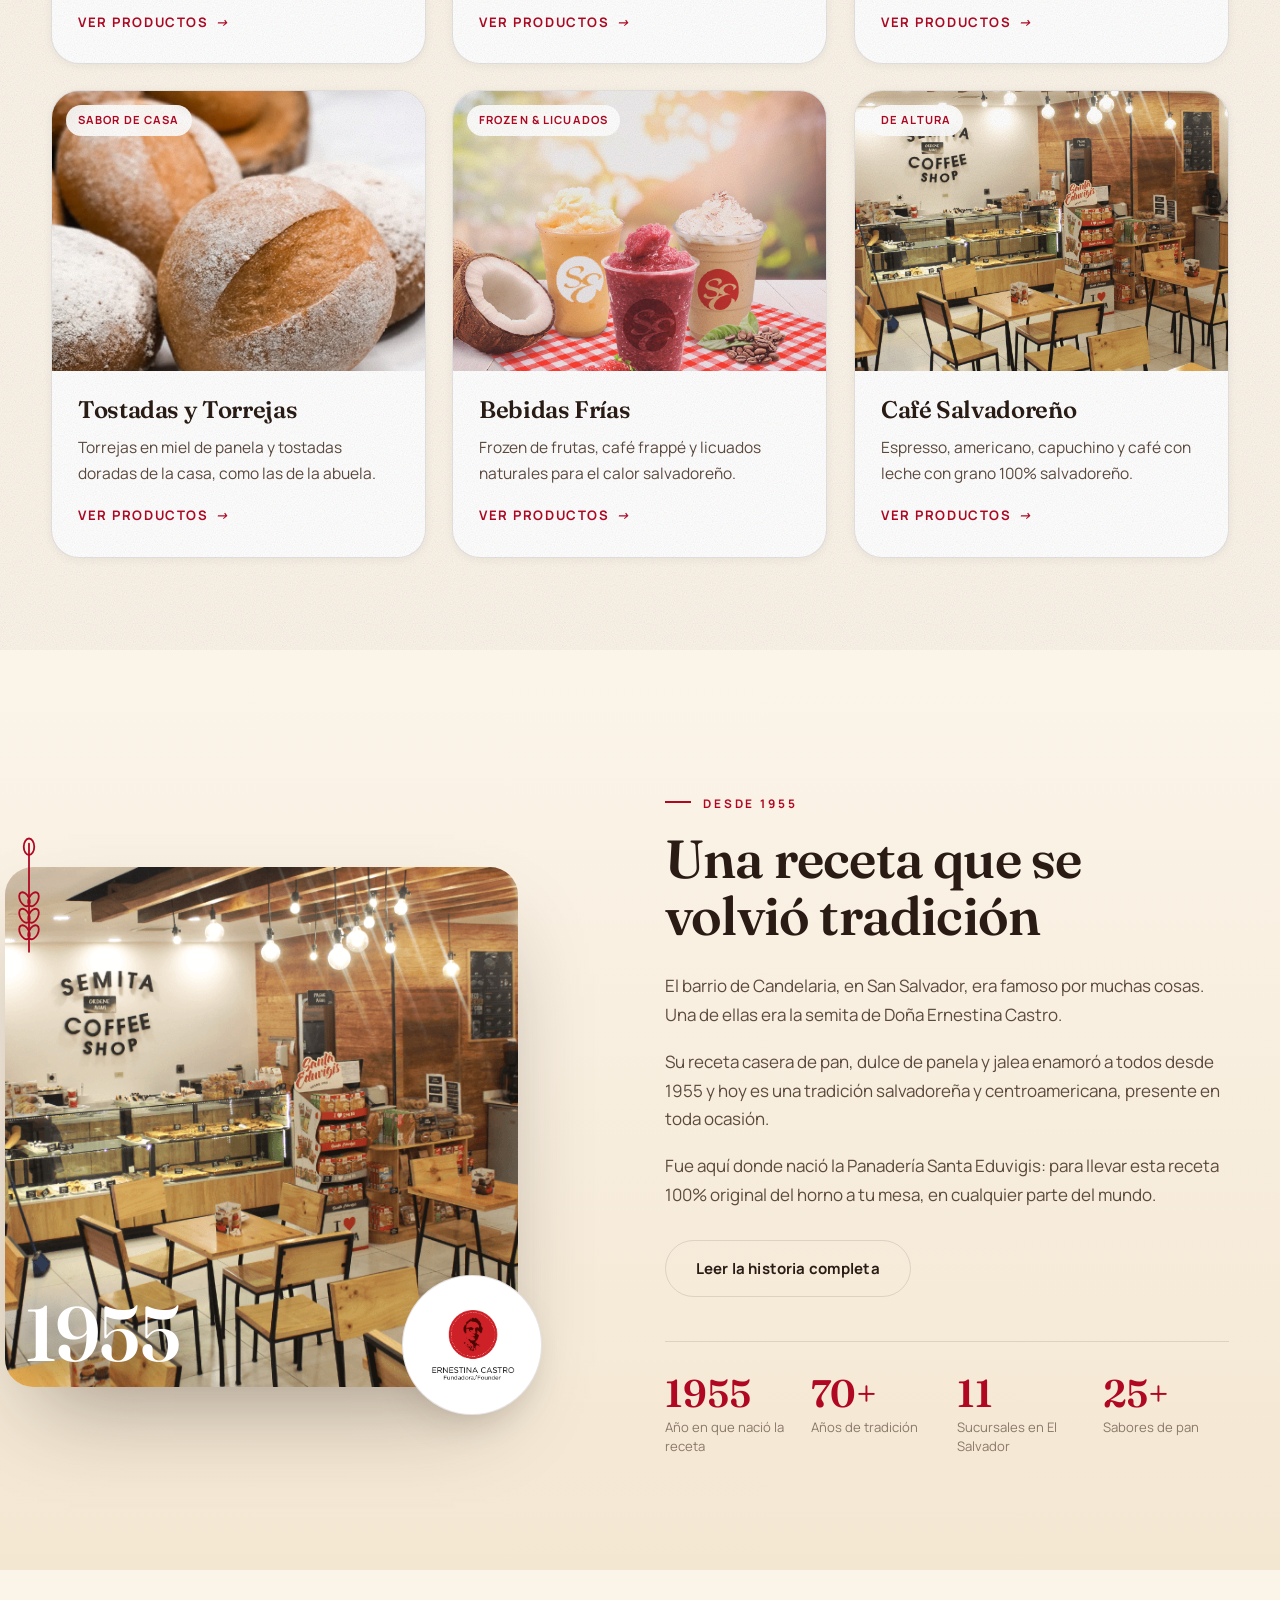
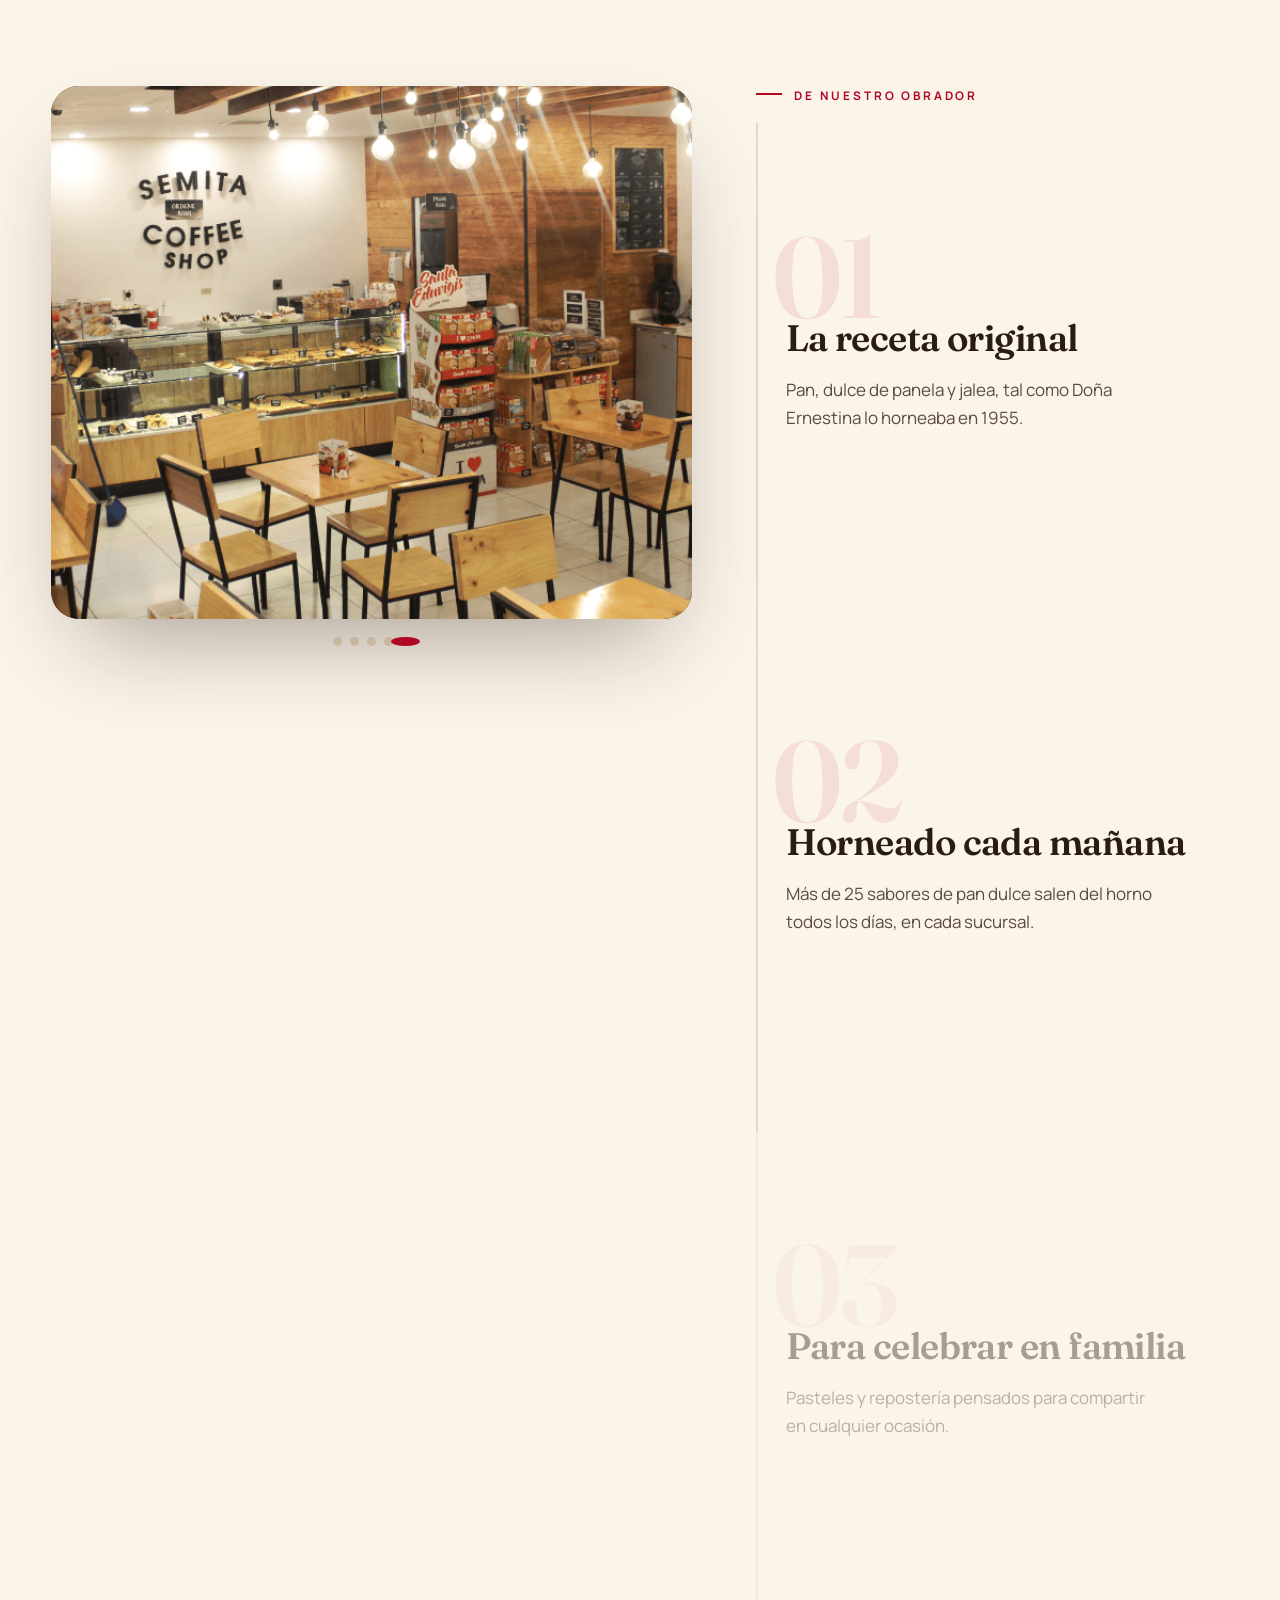
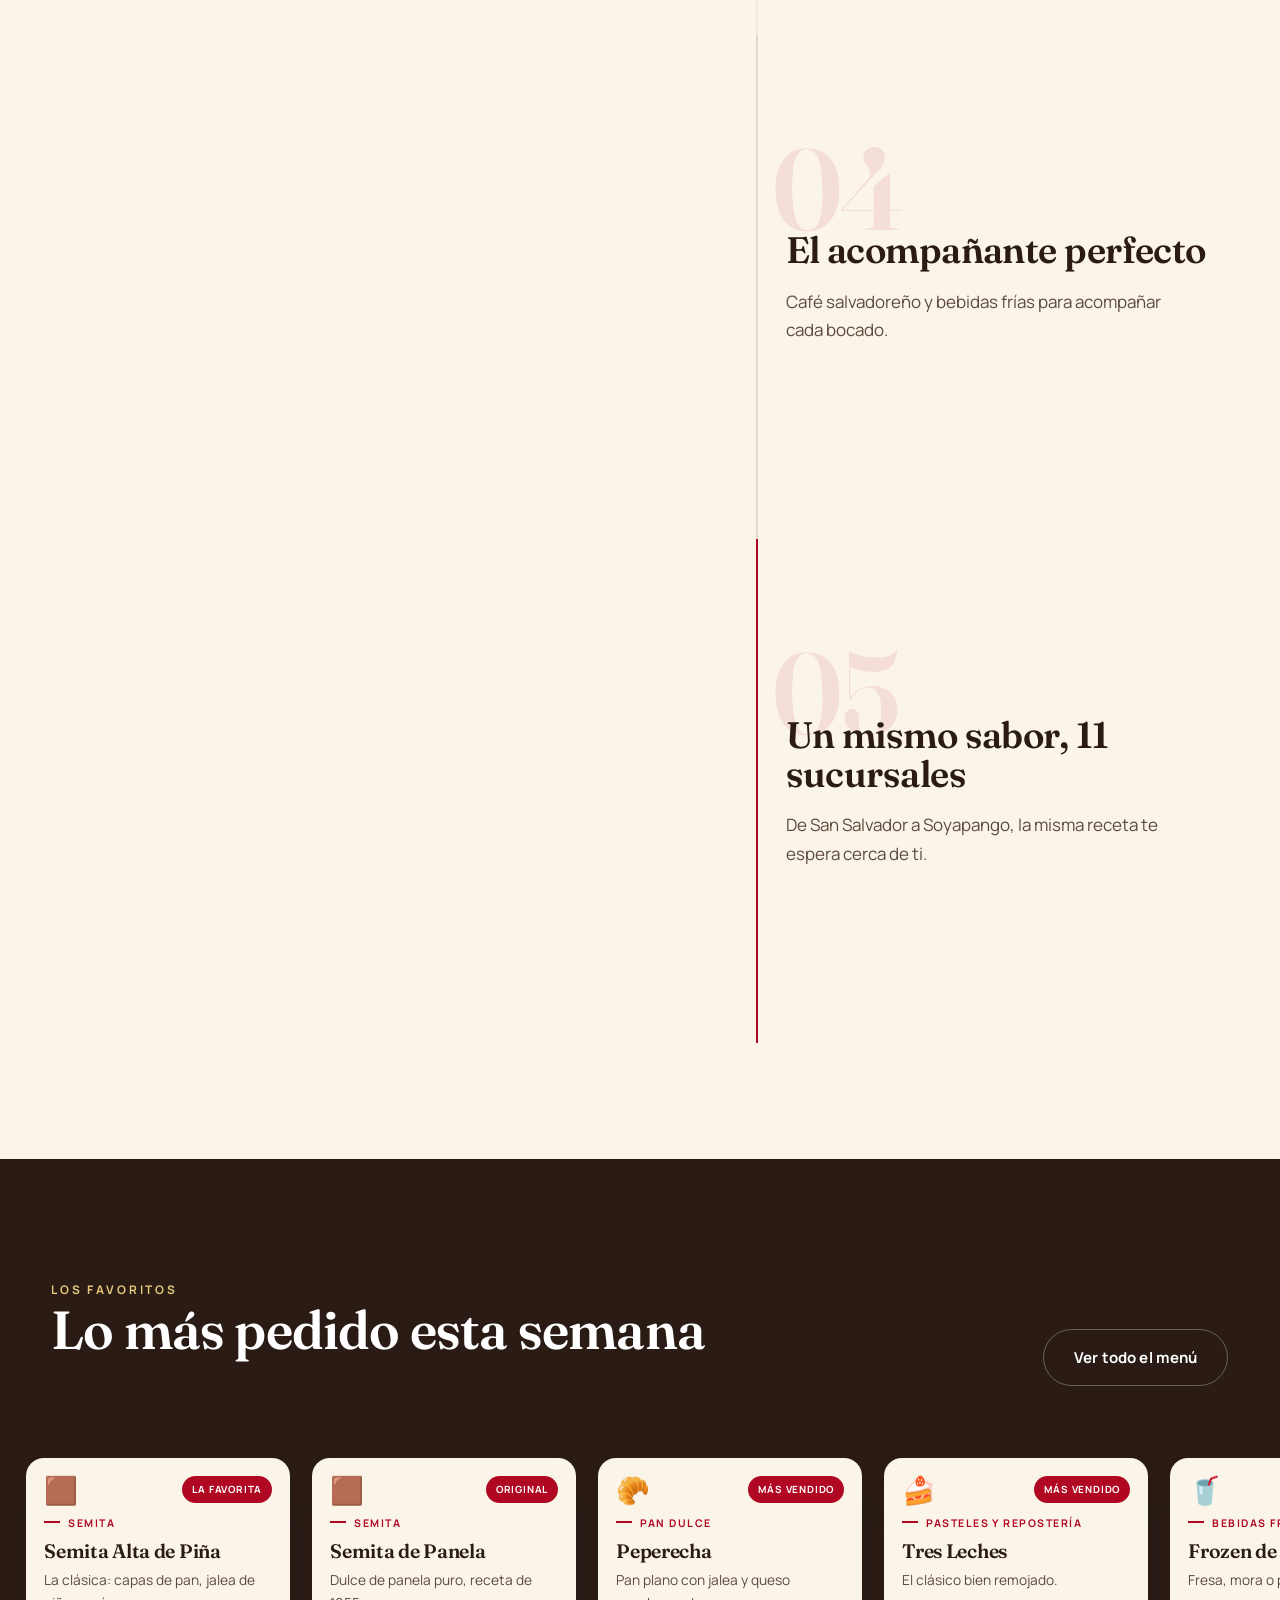
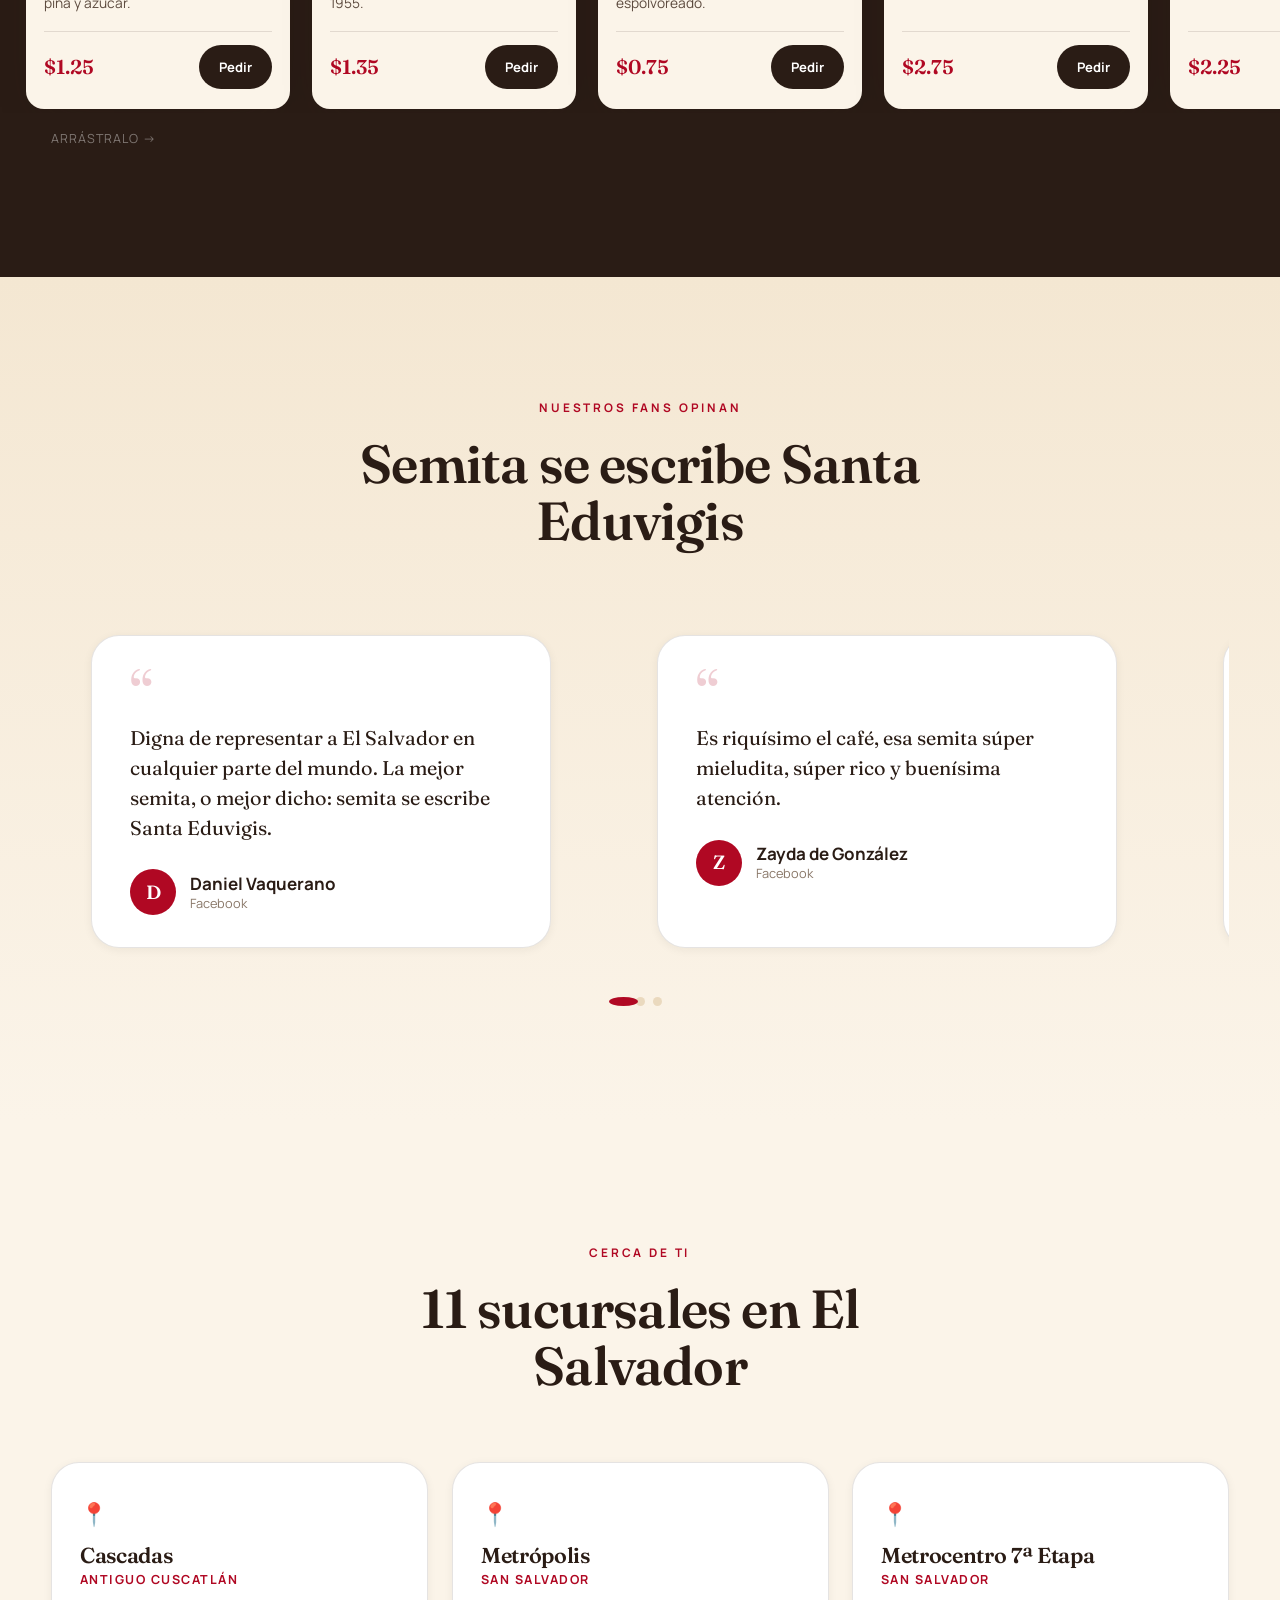
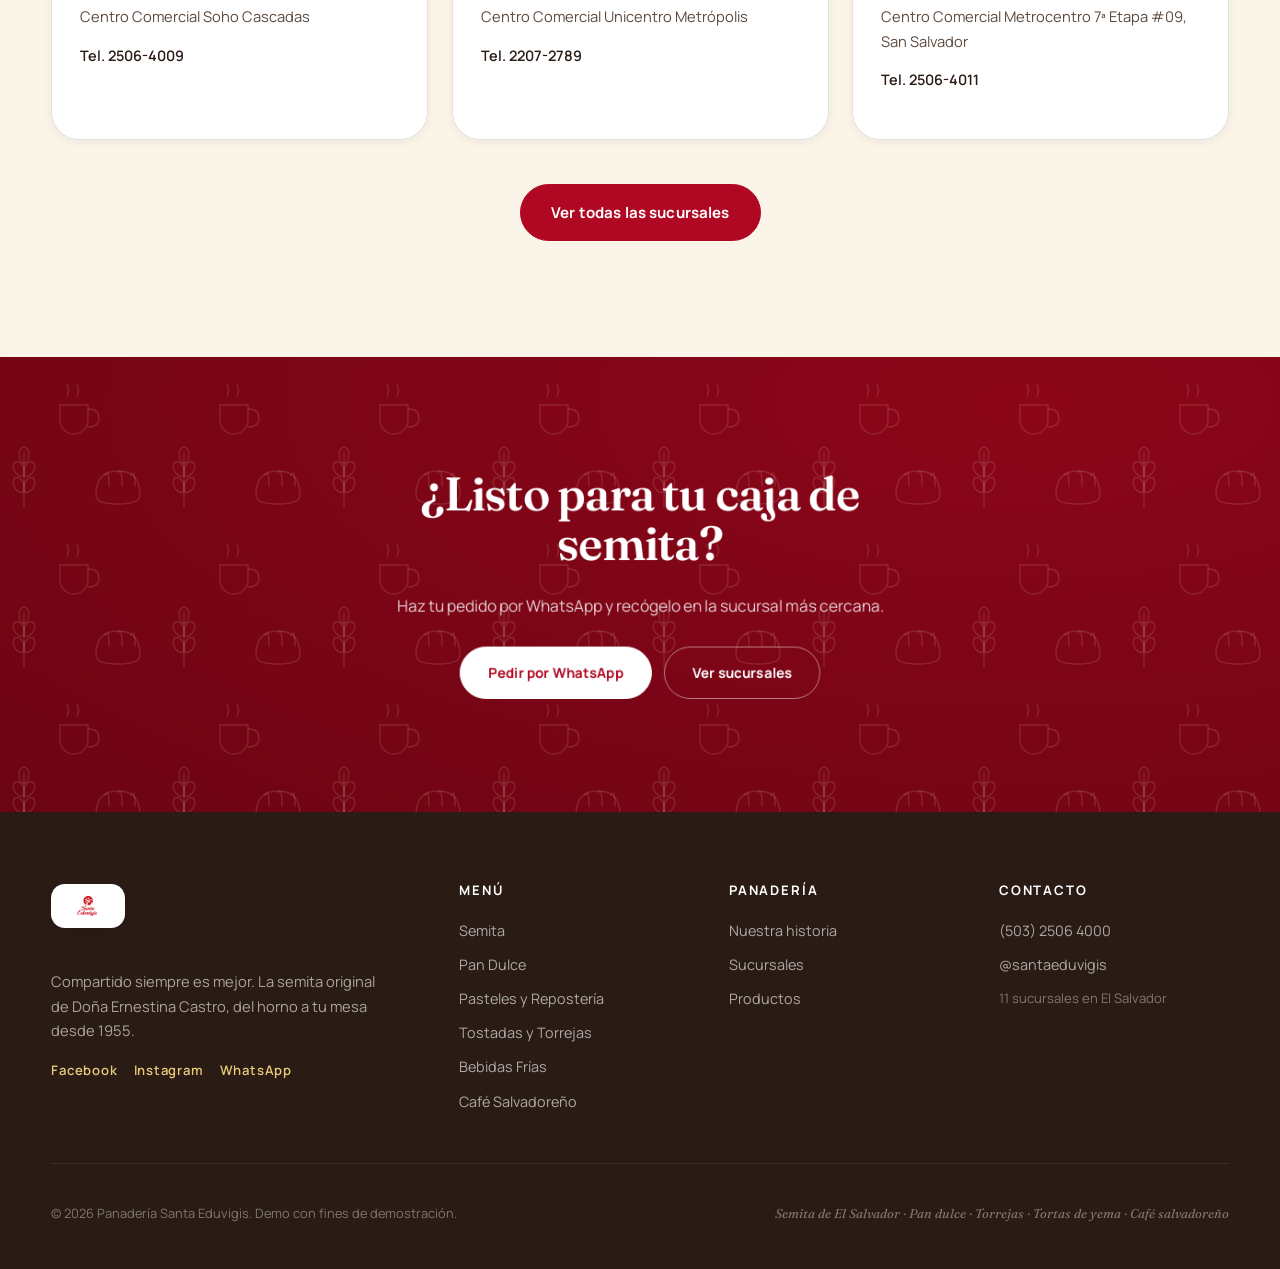
==== commit 372dd703: "Add files via upload" ====
--- a/index.html
+++ b/index.html
@@ -22,7 +22,7 @@
 <link rel="preconnect" href="https://fonts.googleapis.com">
 <link rel="preconnect" href="https://fonts.gstatic.com" crossorigin>
 <link href="https://fonts.googleapis.com/css2?family=Fraunces:ital,opsz,wght@0,9..144,400;0,9..144,600;1,9..144,400&family=Manrope:wght@400;600;700;800&display=swap" rel="stylesheet">
-<link rel="stylesheet" href="assets/css/style.css?v=1789189486">
+<link rel="stylesheet" href="assets/css/style.css?v=1789255939">
 <link rel="icon" type="image/png" href="assets/img/logo.png">
 <link rel="apple-touch-icon" href="assets/img/logo.png">
 <script type="application/ld+json">{
@@ -233,14 +233,6 @@
 <!-- Cursor personalizado (desktop) -->
 <div class="cursor" aria-hidden="true"><span class="cursor-dot"></span><span class="cursor-ring"></span></div>
 
-<!-- Barra superior -->
-<div class="topbar">
-    <div class="container topbar-inner">
-        <span class="topbar-slogan">Compartido siempre es mejor</span>
-        <a class="topbar-tel" href="tel:+50325064000">Llámanos (503) 2506 4000</a>
-    </div>
-</div>
-
 <header class="site-header" id="siteHeader">
     <div class="container header-inner">
         <a href="index.html" class="brand" data-transition>
@@ -311,21 +303,21 @@
         </div>
 
         <div class="hero-bento" aria-hidden="true">
-            <figure class="bento bento-a" data-depth="0.05">
+            <figure class="bento bento-a" data-depth="0.10">
                 <img src="assets/img/grid-semita.jpg" alt="" width="1080" height="1080" fetchpriority="high" decoding="async" style="object-position:50% 92%">
             </figure>
-            <figure class="bento bento-b" data-depth="0.11">
+            <figure class="bento bento-b" data-depth="0.14">
                 <img src="assets/img/pan-dulce.png" alt="">
                 <figcaption>25+ sabores de pan</figcaption>
             </figure>
-            <figure class="bento bento-c" data-depth="0.08">
+            <figure class="bento bento-c" data-depth="0.12">
                 <img src="assets/img/frozen.jpg" alt="">
                 <figcaption>Bebidas frías</figcaption>
             </figure>
-            <figure class="bento bento-d" data-depth="0.15">
+            <figure class="bento bento-d" data-depth="0.17">
                 <img src="assets/img/grid-pan.jpg" alt="">
             </figure>
-            <figure class="bento bento-e" data-depth="0.06">
+            <figure class="bento bento-e" data-depth="0.13">
                 <img src="assets/img/grid-pasteles.jpg" alt="">
                 <figcaption>Pasteles</figcaption>
             </figure>
@@ -436,7 +428,7 @@
 <section class="section historia" id="historia">
     <div class="container historia-grid">
         <div class="historia-media reveal" data-reveal="left">
-            <svg class="draw-flourish historia-flourish" viewBox="0 0 48 170" aria-hidden="true">
+            <svg class="draw-flourish historia-flourish" viewBox="0 0 48 170" width="36" height="128" aria-hidden="true" fill="none" stroke="#B00823" stroke-width="2.4" stroke-linecap="round">
                 <path class="draw-path" d="M24 166 L24 22"/>
                 <ellipse class="draw-path" cx="18" cy="140" rx="6" ry="10" transform="rotate(-28 18 140)"/>
                 <ellipse class="draw-path" cx="30" cy="140" rx="6" ry="10" transform="rotate(28 30 140)"/>
@@ -494,19 +486,19 @@
         <div class="momentos-sticky">
             <div class="momentos-frame">
                                                 <img class="momentos-img is-active" data-idx="0"
-                     src="assets/img/grid-semita.jpg" style="object-position:50% 88%"
+                     src="assets/img/grid-semita.jpg" style="position:absolute;inset:0;width:100%;height:100%;object-fit:cover;object-position:50% 92%;opacity:1"
                      alt="Semita original, pan con dulce de panela y jalea" loading="lazy">
                                 <img class="momentos-img" data-idx="1"
-                     src="assets/img/pan-dulce.png" style="object-position:50% 50%"
+                     src="assets/img/pan-dulce.png" style="position:absolute;inset:0;width:100%;height:100%;object-fit:cover;object-position:50% 50%;opacity:0"
                      alt="Variedad de pan dulce recién horneado" loading="lazy">
                                 <img class="momentos-img" data-idx="2"
-                     src="assets/img/grid-pasteles.jpg" style="object-position:50% 55%"
+                     src="assets/img/grid-pasteles.jpg" style="position:absolute;inset:0;width:100%;height:100%;object-fit:cover;object-position:50% 55%;opacity:0"
                      alt="Pastel de fresa para compartir en familia" loading="lazy">
                                 <img class="momentos-img" data-idx="3"
-                     src="assets/img/frozen.jpg" style="object-position:50% 45%"
+                     src="assets/img/frozen.jpg" style="position:absolute;inset:0;width:100%;height:100%;object-fit:cover;object-position:50% 45%;opacity:0"
                      alt="Bebidas frías y frozen de frutas" loading="lazy">
                                 <img class="momentos-img" data-idx="4"
-                     src="assets/img/sucursales.png" style="object-position:50% 50%"
+                     src="assets/img/sucursales.png" style="position:absolute;inset:0;width:100%;height:100%;object-fit:cover;object-position:50% 50%;opacity:0"
                      alt="Interior de una sucursal Santa Eduvigis" loading="lazy">
                             </div>
             <div class="momentos-dots" aria-hidden="true">
@@ -920,7 +912,7 @@
     </div>
 </footer>
 
-<script defer src="assets/js/anim.js?v=1789189493"></script>
+<script defer src="assets/js/anim.js?v=1789256008"></script>
 <script defer src="assets/js/main.js?v=1788883965"></script>
 <script>
 /* Red de seguridad: si anim.js no llega a cargar (404, bloqueador, error de red),
--- a/assets/css/style.css
+++ b/assets/css/style.css
@@ -82,8 +82,8 @@
     margin-bottom:18px;
 }
 .kicker::before{content:"";display:inline-block;width:26px;height:2px;background:var(--rojo);vertical-align:middle;margin-right:12px;transform:translateY(-3px)}
-.kicker-light{color:var(--dorado-soft)}
-.kicker-light::before{background:var(--dorado-soft)}
+.kicker-light{color:#F3E6C6}          /* claro para pasar AA sobre el rojo (~5.7:1) */
+.kicker-light::before{background:#F3E6C6}
 
 .section-head{max-width:640px;margin:0 auto clamp(40px,6vw,68px);text-align:center}
 .section-head .kicker::before{display:none}
@@ -111,6 +111,9 @@
 .btn:hover::after{transform:translateY(0)}
 .btn:active{transform:scale(.97)}
 .btn-primary{--bg:var(--rojo);--fg:#fff}
+.btn-gold{--bg:var(--dorado);--fg:var(--tinta);border-color:var(--dorado)}
+.btn-gold::after{background:var(--dorado-soft)}
+.btn-gold:hover{--fg:var(--tinta);box-shadow:0 16px 34px -14px rgba(199,150,47,.6)}
 .btn-outline{--bg:transparent;--fg:var(--tinta);border-color:var(--linea)}
 .btn-outline::after{background:var(--tinta)}
 .btn-outline:hover{color:#fff;border-color:var(--tinta)}
@@ -141,9 +144,10 @@
 .cursor{position:fixed;left:0;top:0;z-index:9999;pointer-events:none;opacity:0;transition:opacity .3s}
 .cursor-dot,.cursor-ring{position:absolute;top:0;left:0;border-radius:50%;transform:translate(-50%,-50%)}
 .cursor-dot{width:6px;height:6px;background:var(--rojo)}
-.cursor-ring{width:38px;height:38px;border:1.5px solid rgba(176,8,35,.5);transition:width .28s var(--ease),height .28s var(--ease),background .28s,border-color .28s}
-.cursor.is-hover .cursor-ring{width:60px;height:60px;background:rgba(176,8,35,.08);border-color:transparent}
-.cursor.is-down .cursor-ring{width:26px;height:26px}
+.cursor-ring{width:38px;height:38px}
+.cursor-ring::before{content:"";position:absolute;inset:0;border-radius:50%;border:1.5px solid rgba(176,8,35,.5);transition:transform .28s var(--ease),background .28s,border-color .28s}
+.cursor.is-hover .cursor-ring::before{transform:scale(1.58);background:rgba(176,8,35,.08);border-color:transparent}
+.cursor.is-down .cursor-ring::before{transform:scale(.68)}
 body.cursor-on{cursor:none}
 body.cursor-on a,body.cursor-on button{cursor:none}
 @media(hover:none),(pointer:coarse){.cursor{display:none}}
@@ -165,14 +169,6 @@
 .page-curtain.is-in{transform:translateY(0);transition:transform .5s var(--ease-io)}
 .page-curtain.is-in .page-curtain-mark{opacity:1;transition:opacity .3s .15s}
 .page-curtain.is-out{transform:translateY(100%);transition:transform .55s var(--ease-io)}
-
-/* ---------- Topbar ---------- */
-.topbar{background:var(--tinta);color:var(--crema-3)}
-.topbar-inner{display:flex;justify-content:space-between;align-items:center;gap:16px;padding:8px 0;font-size:.78rem;letter-spacing:.06em}
-.topbar-slogan{font-family:"Fraunces",serif;font-style:italic;letter-spacing:.01em;font-size:.92rem;color:var(--dorado-soft)}
-.topbar-tel{font-weight:600;text-transform:uppercase;letter-spacing:.12em;font-size:.72rem;transition:color .3s}
-.topbar-tel:hover{color:#fff}
-@media(max-width:600px){.topbar-slogan{display:none}.topbar-inner{justify-content:center}}
 
 /* ---------- Header ---------- */
 .site-header{
@@ -238,6 +234,13 @@
     padding:clamp(48px,7vw,86px) 0 clamp(60px,8vw,110px);
     isolation:isolate;
 }
+/* Papel tapiz de línea — trigo, pan y café (inspirado en la ilustración de
+   ingredientes de LoZio Osteria). Se inserta como <div> para no pelear con
+   el ::before de puntos que ya llevan estas secciones. */
+.wallpaper-linea{
+    position:absolute;inset:0;z-index:-1;pointer-events:none;
+    background:url("data:image/svg+xml,%3Csvg xmlns='http://www.w3.org/2000/svg' width='160' height='160'%3E%3Cg fill='none' stroke='%23F3E6C6' stroke-width='1.3' stroke-linecap='round' stroke-opacity='.14'%3E%3Cpath d='M24 150 24 96'/%3E%3Cellipse cx='19' cy='128' rx='5' ry='8' transform='rotate(-28 19 128)'/%3E%3Cellipse cx='29' cy='128' rx='5' ry='8' transform='rotate(28 29 128)'/%3E%3Cellipse cx='19' cy='112' rx='5' ry='8' transform='rotate(-28 19 112)'/%3E%3Cellipse cx='29' cy='112' rx='5' ry='8' transform='rotate(28 29 112)'/%3E%3Cellipse cx='24' cy='98' rx='5' ry='8'/%3E%3Cpath d='M96 138q0-24 22-24q22 0 22 24q0 9-22 9q-22 0-22-9Z'/%3E%3Cpath d='M105 118q4-7 4 11'/%3E%3Cpath d='M118 116q4-7 4 13'/%3E%3Cpath d='M131 118q4-7 4 11'/%3E%3Cpath d='M60 48h28v15a14 14 0 0 1-14 14 14 14 0 0 1-14-14Z'/%3E%3Cpath d='M88 52q11 0 11 9q0 9-11 9'/%3E%3Cpath d='M67 39q3-7 0-11'/%3E%3Cpath d='M77 39q3-7 0-11'/%3E%3C/g%3E%3C/svg%3E");
+}
 .hero::before{content:"";position:absolute;inset:0;z-index:-1;background:url("data:image/svg+xml,%3Csvg xmlns='http://www.w3.org/2000/svg' width='60' height='60'%3E%3Cpath d='M0 59h60M59 0v60' stroke='%23fff' stroke-opacity='.05'/%3E%3C/svg%3E")}
 .hero-particles{position:absolute;inset:0;z-index:-1;pointer-events:none}
 .hero-grid{display:grid;grid-template-columns:1.05fr 1fr;gap:clamp(30px,5vw,70px);align-items:center}
@@ -333,7 +336,9 @@
 /* ---------- Historia ---------- */
 .historia{background:linear-gradient(180deg,var(--crema) 0%,var(--crema-2) 100%);overflow:hidden}
 .historia-grid{display:grid;grid-template-columns:1fr 1.05fr;gap:clamp(40px,6vw,80px);align-items:center}
-.historia-media{position:relative;padding:0 24px 28px 0}
+.historia-media{position:relative;padding:40px 24px 28px 0}
+.historia-flourish{position:absolute;top:0;left:6px;width:36px;height:auto;overflow:visible;z-index:2}
+.historia-flourish .draw-path{fill:none;stroke:var(--rojo);stroke-width:2.4;stroke-linecap:round;transition:stroke-dashoffset 1.5s var(--ease)}
 .historia-photo{position:relative;margin:0;border-radius:var(--radio-lg);overflow:hidden;box-shadow:var(--sombra-lg);height:clamp(360px,46vw,520px)}
 .historia-photo img{width:100%;height:100%;object-fit:cover;transition:transform 1.4s var(--ease)}
 .historia-media.in-view .historia-photo img{transform:scale(1.06)}
@@ -347,8 +352,41 @@
 .stat-num{display:block;font-family:"Fraunces",serif;font-size:clamp(1.8rem,3vw,2.5rem);font-weight:600;color:var(--rojo);line-height:1}
 .stat-label{font-size:.82rem;color:var(--tinta-45);line-height:1.4;display:block;margin-top:6px}
 .stat-row-wide{margin-top:60px}
-@media(max-width:900px){.historia-grid{grid-template-columns:1fr}.historia-media{max-width:480px;margin-inline:auto;padding-right:16px}}
+@media(max-width:900px){.historia-grid{grid-template-columns:1fr}.historia-media{max-width:480px;margin-inline:auto;padding:40px 16px 28px 0}}
 @media(max-width:560px){.stat-row{grid-template-columns:repeat(2,1fr);gap:22px 16px}}
+
+/* ---------- Momentos (galería fija con crossfade, estilo LoZio) ---------- */
+.momentos-grid{display:grid;grid-template-columns:1.15fr 0.85fr;gap:clamp(32px,5vw,64px);align-items:start}
+.momentos-sticky{position:sticky;top:calc(var(--header-h) + 32px);align-self:start}
+/* Apaisado a propósito: con una foto cuadrada, un marco más ancho que alto
+   recorta arriba/abajo (no a los lados), que es lo que necesitamos para
+   que el "Conoce nuestro Menú" impreso en la foto de semita quede fuera. */
+.momentos-frame{position:relative;aspect-ratio:6/5;border-radius:var(--radio-lg);overflow:hidden;box-shadow:var(--sombra-lg);background:var(--tinta)}
+.momentos-img{position:absolute;inset:0;width:100%;height:100%;object-fit:cover;transform:scale(1.06);transition:opacity 1s var(--ease),transform 1.6s var(--ease)}
+.momentos-img.is-active{transform:scale(1)}
+.momentos-dots{display:flex;gap:8px;justify-content:center;margin-top:18px}
+.momentos-dots span{width:9px;height:9px;border-radius:999px;background:var(--crema-3);transform-origin:center;transition:transform .3s var(--ease),background .3s}
+.momentos-dots span.is-active{transform:scaleX(3.2);background:var(--rojo)}
+
+.momentos-text{display:flex;flex-direction:column}
+.momentos-step{position:relative;min-height:56vh;display:flex;flex-direction:column;justify-content:center;opacity:.4;border-left:2px solid var(--linea);padding-left:28px;transition:opacity .6s var(--ease),border-color .6s var(--ease)}
+.momentos-step.is-active{opacity:1;border-color:var(--rojo)}
+.momentos-n{
+    position:absolute;left:14px;top:calc(50% - .85em);transform:translateY(-50%);
+    font-family:"Fraunces",serif;font-size:clamp(4.5rem,9vw,7.5rem);font-weight:600;
+    color:var(--rojo);opacity:.09;line-height:1;letter-spacing:-.02em;z-index:0;pointer-events:none;
+}
+.momentos-step h3,.momentos-step p{position:relative;z-index:1}
+.momentos-step h3{font-size:clamp(1.6rem,3vw,2.3rem)}
+.momentos-step p{color:var(--tinta-70);max-width:38ch;margin:0}
+
+@media(max-width:860px){
+    .momentos-grid{grid-template-columns:1fr}
+    .momentos-sticky{position:static;margin-bottom:8px}
+    .momentos-frame{aspect-ratio:4/3}
+    .momentos-step{min-height:auto;padding:22px 0 22px 20px}
+    .momentos-n{font-size:3.6rem;left:2px}
+}
 
 /* ---------- Rail de productos ---------- */
 .rail-section{background:var(--tinta);color:var(--crema);overflow:hidden}
@@ -381,7 +419,7 @@
 .prod-body p{font-size:.86rem;color:var(--tinta-70);margin:0 0 16px;flex:1}
 .prod-foot{display:flex;align-items:center;justify-content:space-between;border-top:1px solid var(--linea);padding-top:13px}
 .prod-price{font-family:"Fraunces",serif;font-weight:600;font-size:1.25rem;color:var(--rojo)}
-.prod-add{background:var(--tinta);color:#fff;font-weight:700;font-size:.78rem;padding:9px 16px;border-radius:999px;transition:background .3s,transform .4s var(--ease)}
+.prod-add{background:var(--tinta);color:#fff;font-weight:700;font-size:.82rem;min-height:44px;display:inline-flex;align-items:center;padding:10px 20px;border-radius:999px;transition:background .3s,transform .4s var(--ease)}
 .prod-add:hover{background:var(--rojo)}
 
 /* ---------- Testimonios ---------- */
@@ -402,8 +440,8 @@
 .tst-who strong{font-weight:700}
 .tst-who em{font-style:normal;font-size:.8rem;color:var(--tinta-45)}
 .tst-dots{display:flex;gap:8px;justify-content:center;margin-top:32px}
-.tst-dots button{width:8px;height:8px;border-radius:50%;border:0;background:var(--crema-3);cursor:pointer;transition:width .3s,background .3s}
-.tst-dots button.is-active{width:26px;background:var(--rojo);border-radius:999px}
+.tst-dots button{appearance:none;-webkit-appearance:none;margin:0;padding:0;width:9px;height:9px;border:0;border-radius:999px;background:var(--crema-3);cursor:pointer;transform-origin:center;transition:transform .3s var(--ease),background .3s}
+.tst-dots button.is-active{transform:scaleX(3.2);background:var(--rojo)}
 
 /* ---------- Sucursales preview ---------- */
 .suc-grid{display:grid;grid-template-columns:repeat(3,1fr);gap:24px}
@@ -437,7 +475,7 @@
 }
 
 /* ---------- CTA band ---------- */
-.cta-band{background:radial-gradient(120% 140% at 80% 10%,var(--rojo-700),var(--rojo-900));color:#fff;padding:clamp(60px,8vw,110px) 0;text-align:center;overflow:hidden}
+.cta-band{position:relative;isolation:isolate;background:radial-gradient(120% 140% at 80% 10%,var(--rojo-700),var(--rojo-900));color:#fff;padding:clamp(60px,8vw,110px) 0;text-align:center;overflow:hidden}
 .cta-inner{max-width:640px;margin-inline:auto}
 .cta-band h2{color:#fff;font-size:clamp(2rem,4.6vw,3.2rem)}
 .cta-band p{color:rgba(255,255,255,.82);font-size:1.08rem;margin:12px 0 30px}
@@ -520,32 +558,47 @@
 @media(max-width:520px){.footer-top{grid-template-columns:1fr}.footer-bottom{flex-direction:column}}
 
 /* =====================================================================
-   Revelado al hacer scroll
+   Mejora progresiva — SIN JS todo el contenido es visible.
+   El estado "oculto" de las animaciones solo se aplica con html.js
    ===================================================================== */
-.reveal{opacity:0;transform:translateY(34px);transition:opacity .8s var(--ease),transform .8s var(--ease);will-change:opacity,transform}
-.reveal[data-reveal="left"]{transform:translateX(-46px)}
-.reveal[data-reveal="right"]{transform:translateX(46px)}
-.reveal[data-reveal="zoom"]{transform:scale(.92)}
+.skip-link{position:fixed;left:12px;top:-60px;z-index:10001;background:var(--tinta);color:#fff;padding:12px 18px;border-radius:0 0 12px 12px;font-weight:700;transition:top .2s}
+.skip-link:focus{top:0}
+
+html:not(.js) #preloader,
+html:not(.js) .cursor,
+html:not(.js) .page-curtain{display:none!important}
+
+.reveal{transition:opacity .8s var(--ease),transform .8s var(--ease);will-change:opacity,transform}
+.js .reveal{opacity:0;transform:translateY(34px)}
+.js .reveal[data-reveal="left"]{transform:translateX(-46px)}
+.js .reveal[data-reveal="right"]{transform:translateX(46px)}
+.js .reveal[data-reveal="zoom"]{transform:scale(.92)}
 .reveal.in-view{opacity:1;transform:none}
 
-/* clon que "vuela" (no usado aquí pero reservado) */
+/* clon que "vuela" (reservado) */
 .fly-clone{position:fixed;z-index:9999;border-radius:12px;object-fit:cover;pointer-events:none;transition:transform .7s var(--ease),opacity .7s var(--ease),border-radius .7s}
 
-/* Titular partido en palabras */
+/* Titular partido en palabras — visible por defecto */
 .hl-word{display:inline-block;overflow:hidden;vertical-align:top}
-.hl-word-in{display:inline-block;transform:translateY(110%);transition:transform .9s var(--ease)}
-.hero-ready .hl-word-in{transform:translateY(0)}
+.hl-word-in{display:inline-block;transition:transform .9s var(--ease)}
+.js .hero:not(.hero-ready) .hl-word-in{transform:translateY(110%)}
 
 /* =====================================================================
    prefers-reduced-motion
    ===================================================================== */
 @media (prefers-reduced-motion:reduce){
     *,*::before,*::after{animation-duration:.001ms!important;animation-iteration-count:1!important;transition-duration:.001ms!important}
-    .reveal{opacity:1!important;transform:none!important}
+    .js .reveal{opacity:1!important;transform:none!important}
     .clip-reveal{clip-path:none!important}
-    .hl-word-in{transform:none!important}
+    .js .hero .hl-word-in{transform:none!important}
     .preloader{display:none}
     .cursor{display:none!important}
     .hero-scroll,.marquee-track{animation:none!important}
     .grain{display:none}
 }
+
+/* scripting: none — refuerzo para navegadores que lo soportan */
+@media (scripting:none){
+    .reveal{opacity:1!important;transform:none!important}
+    #preloader,.cursor,.page-curtain{display:none!important}
+}
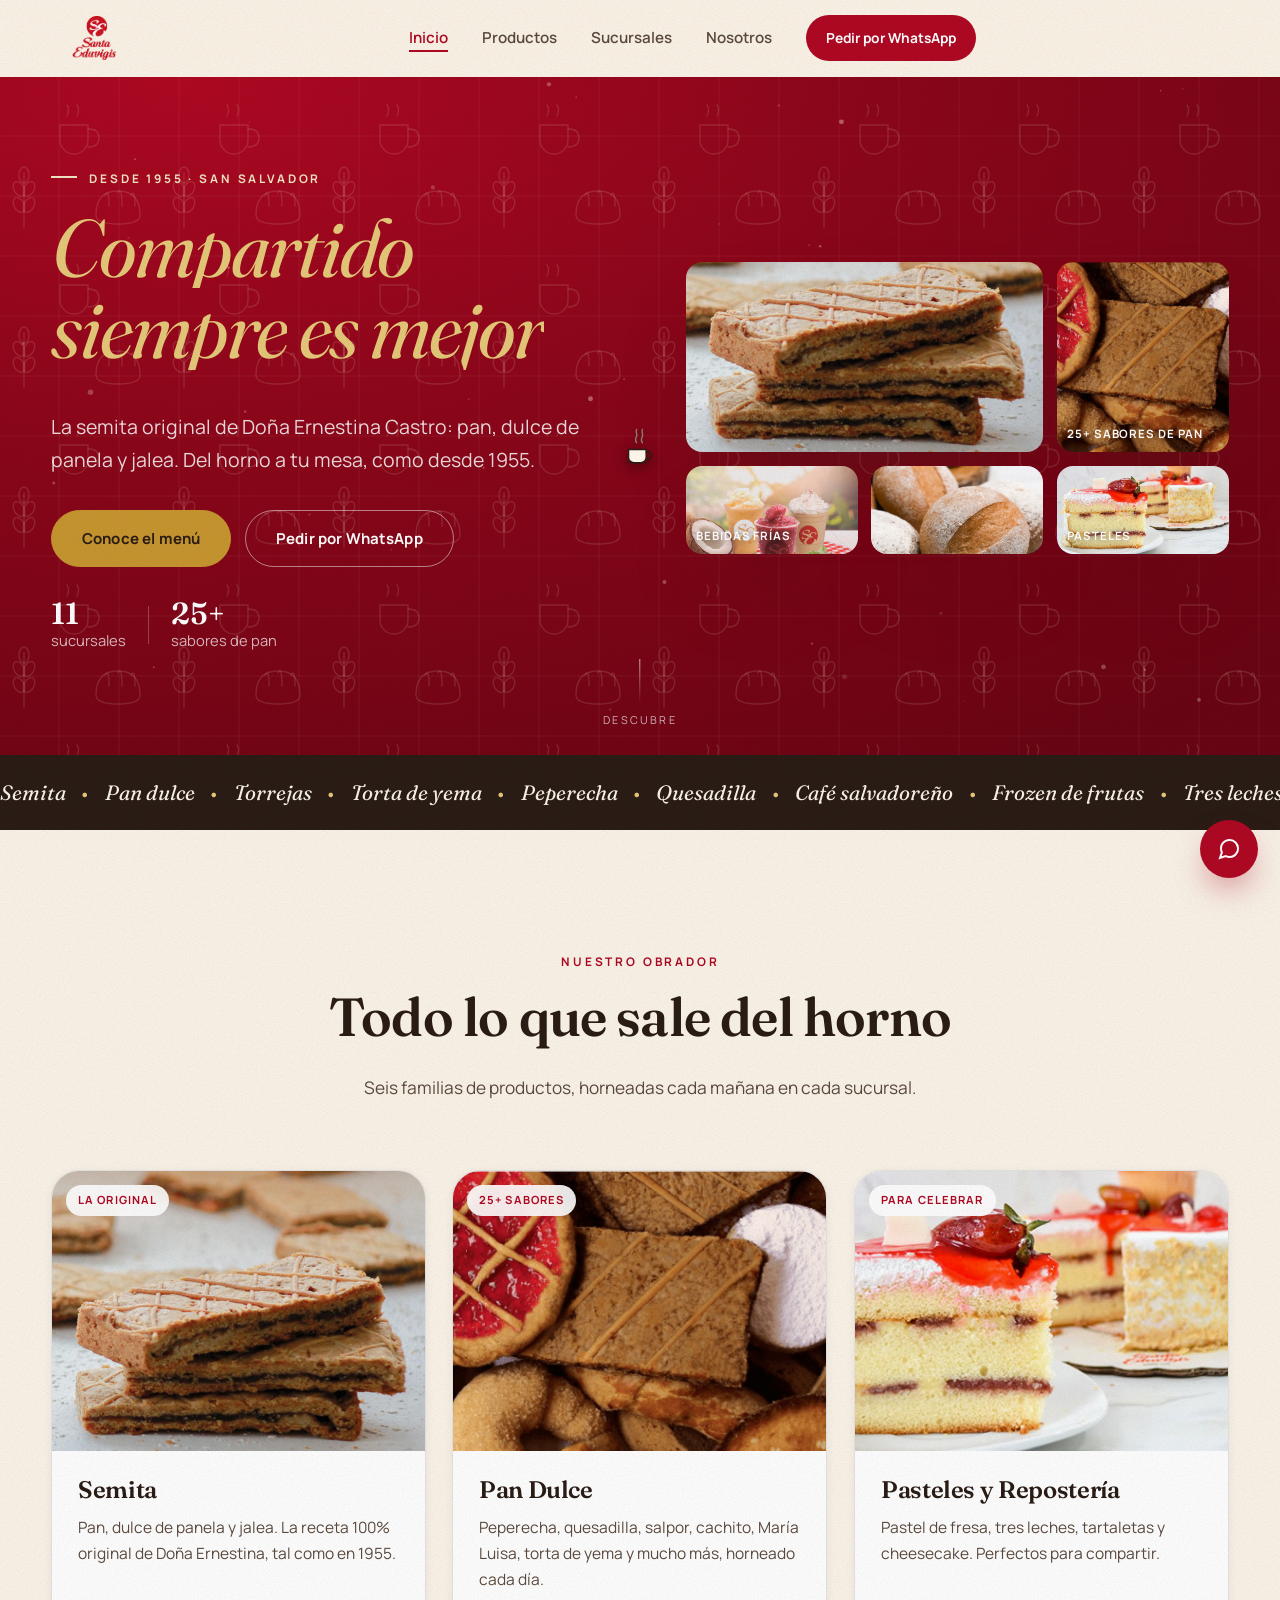
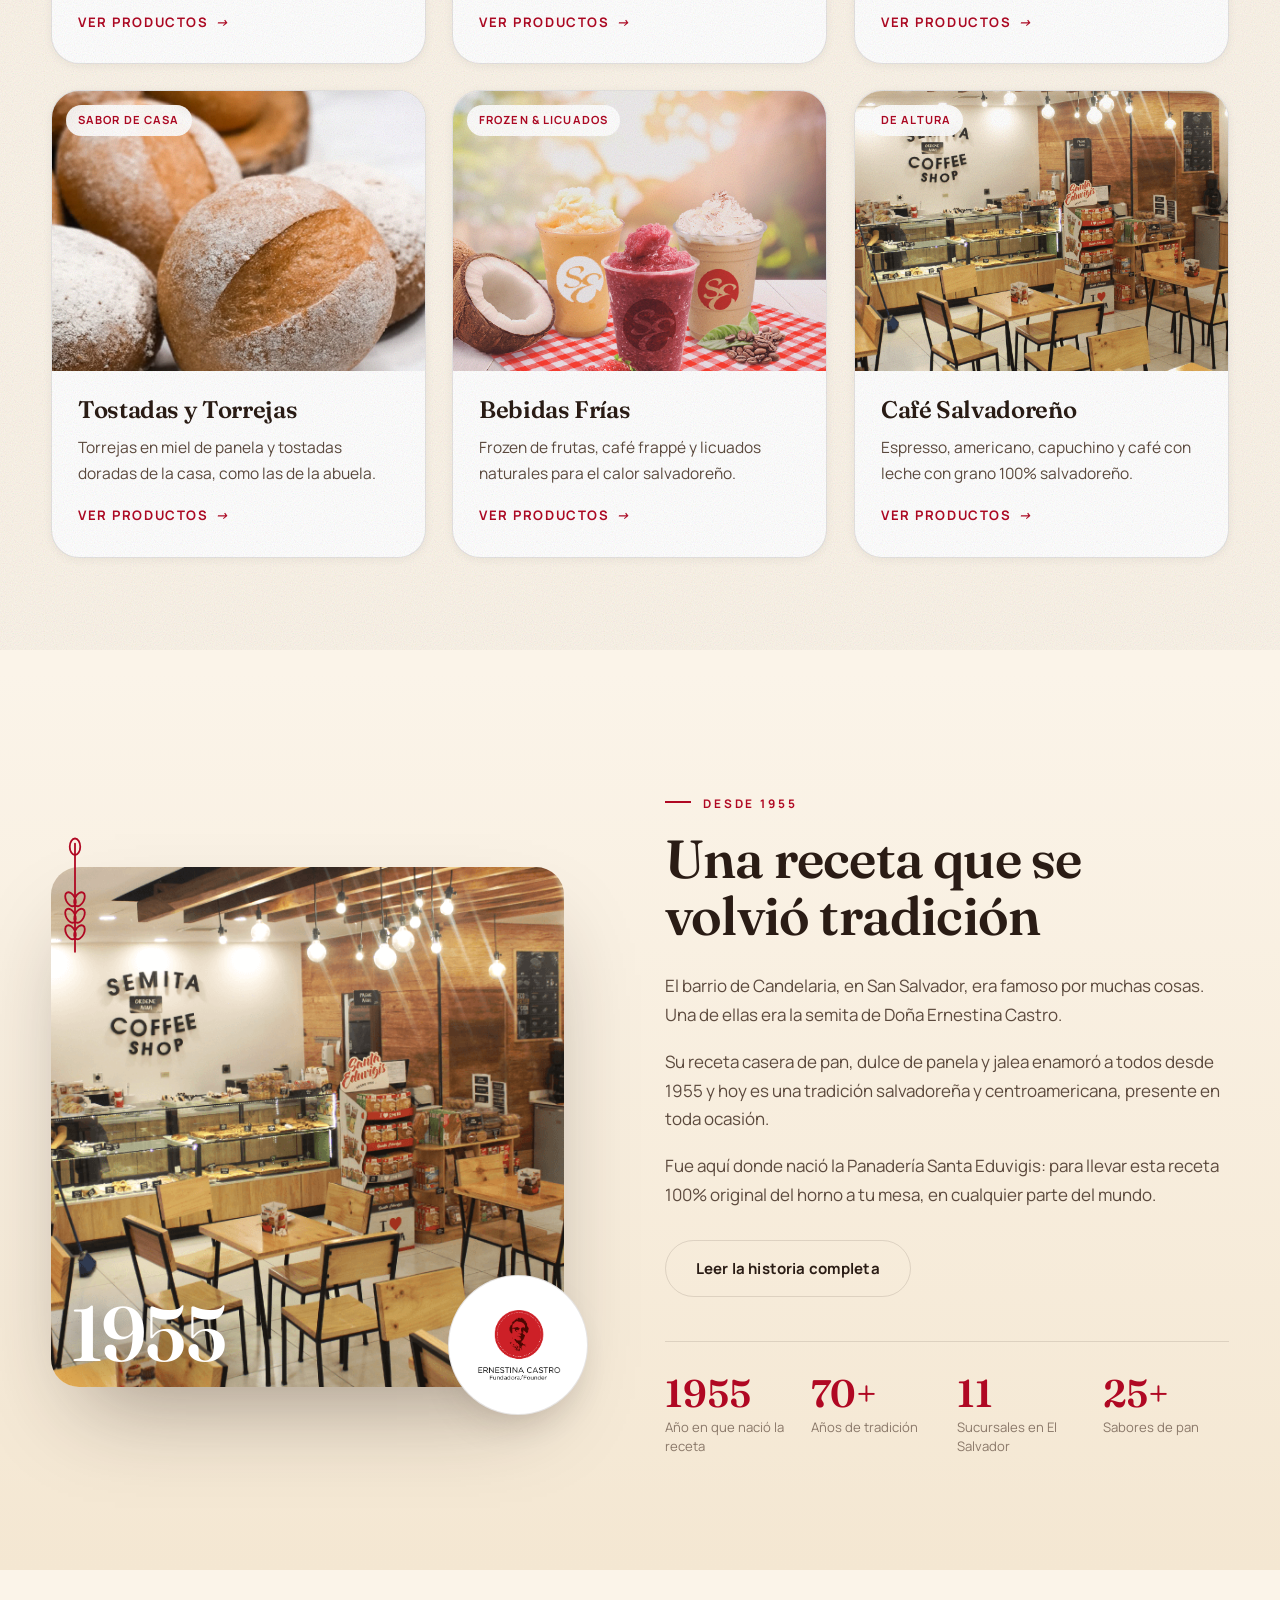
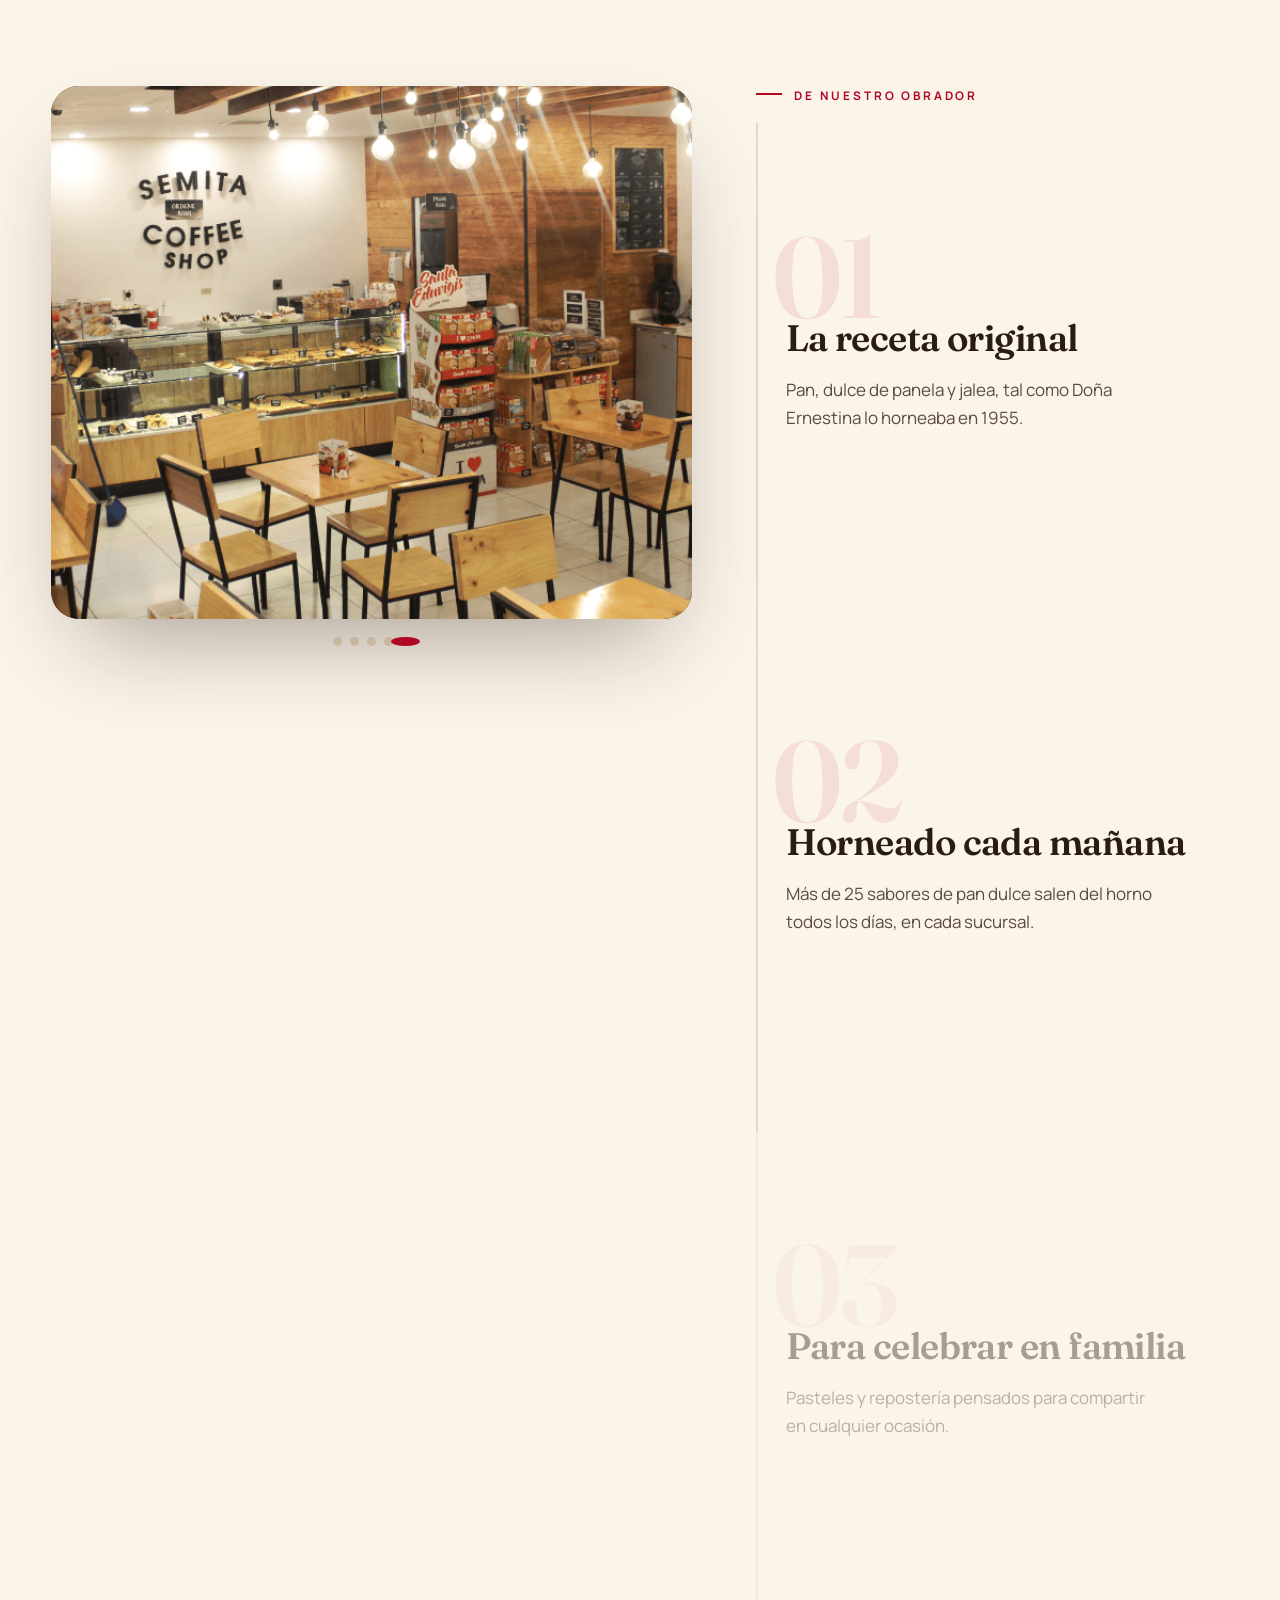
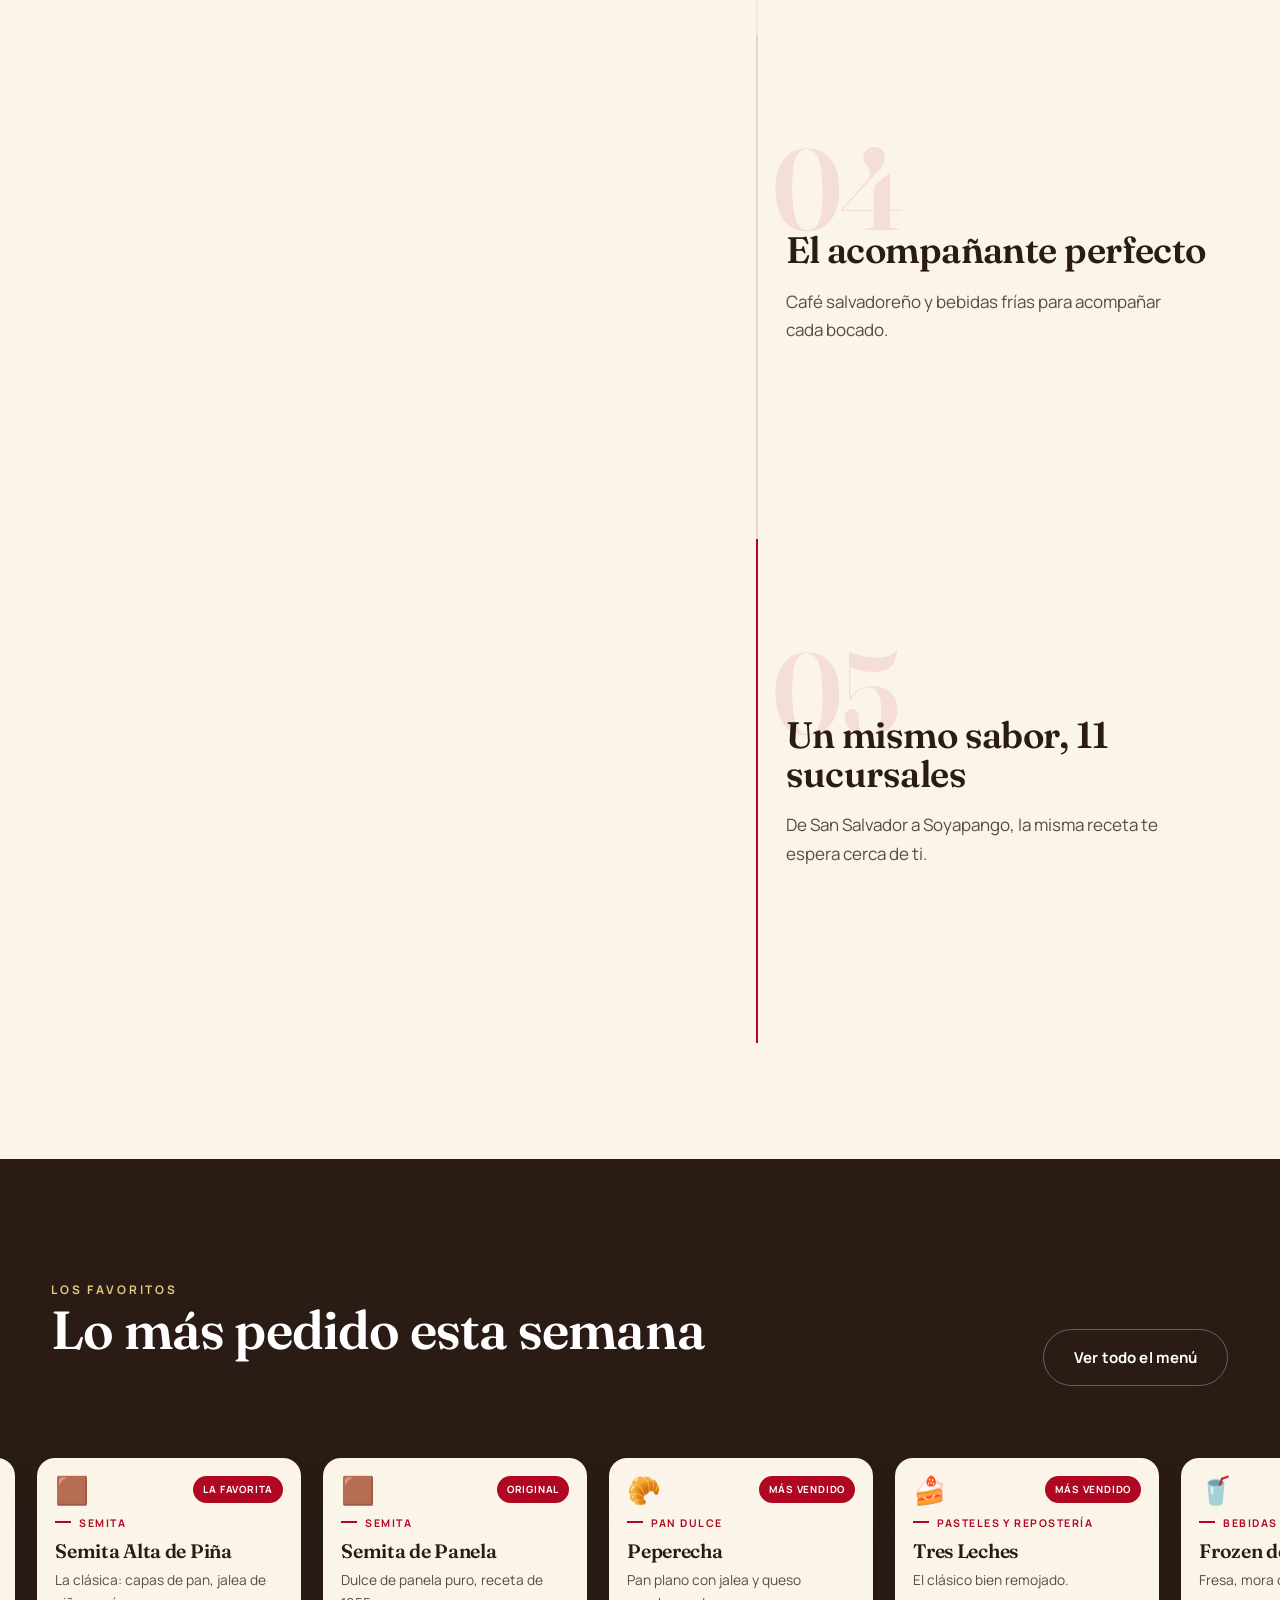
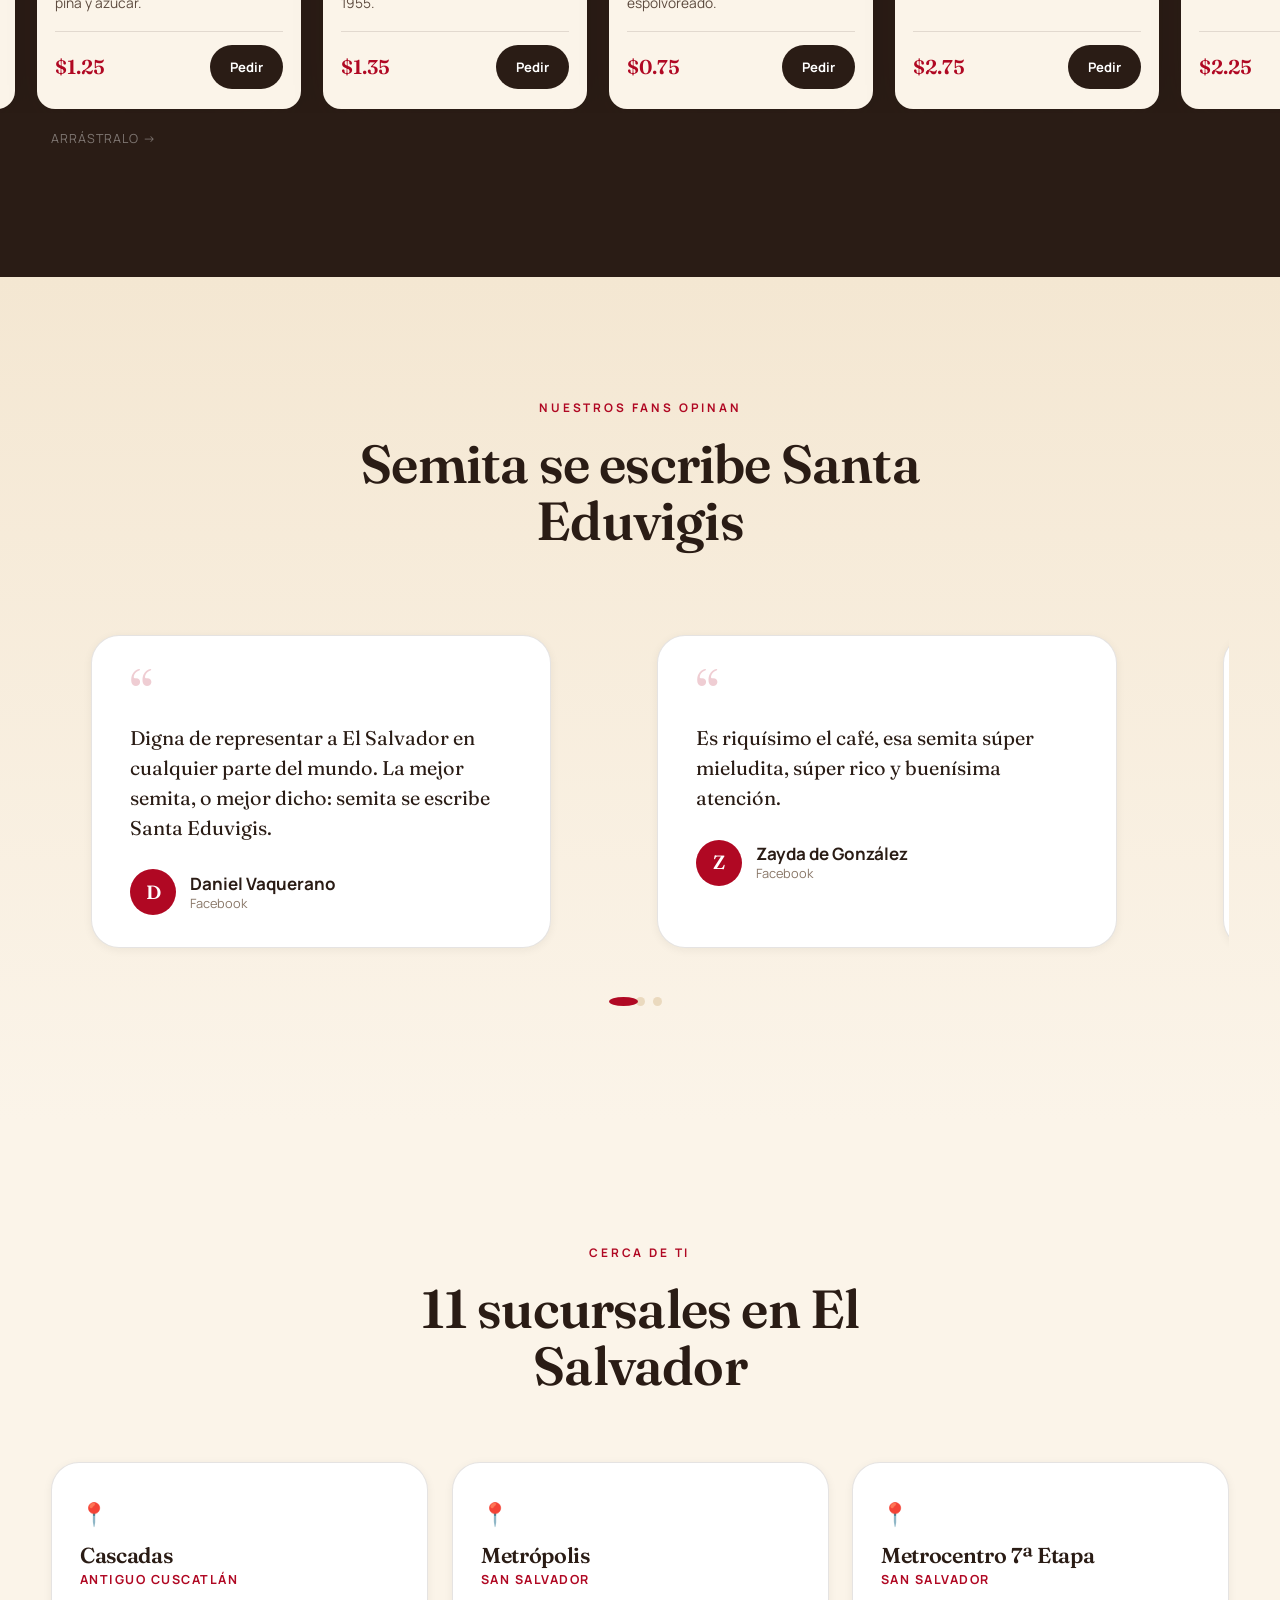
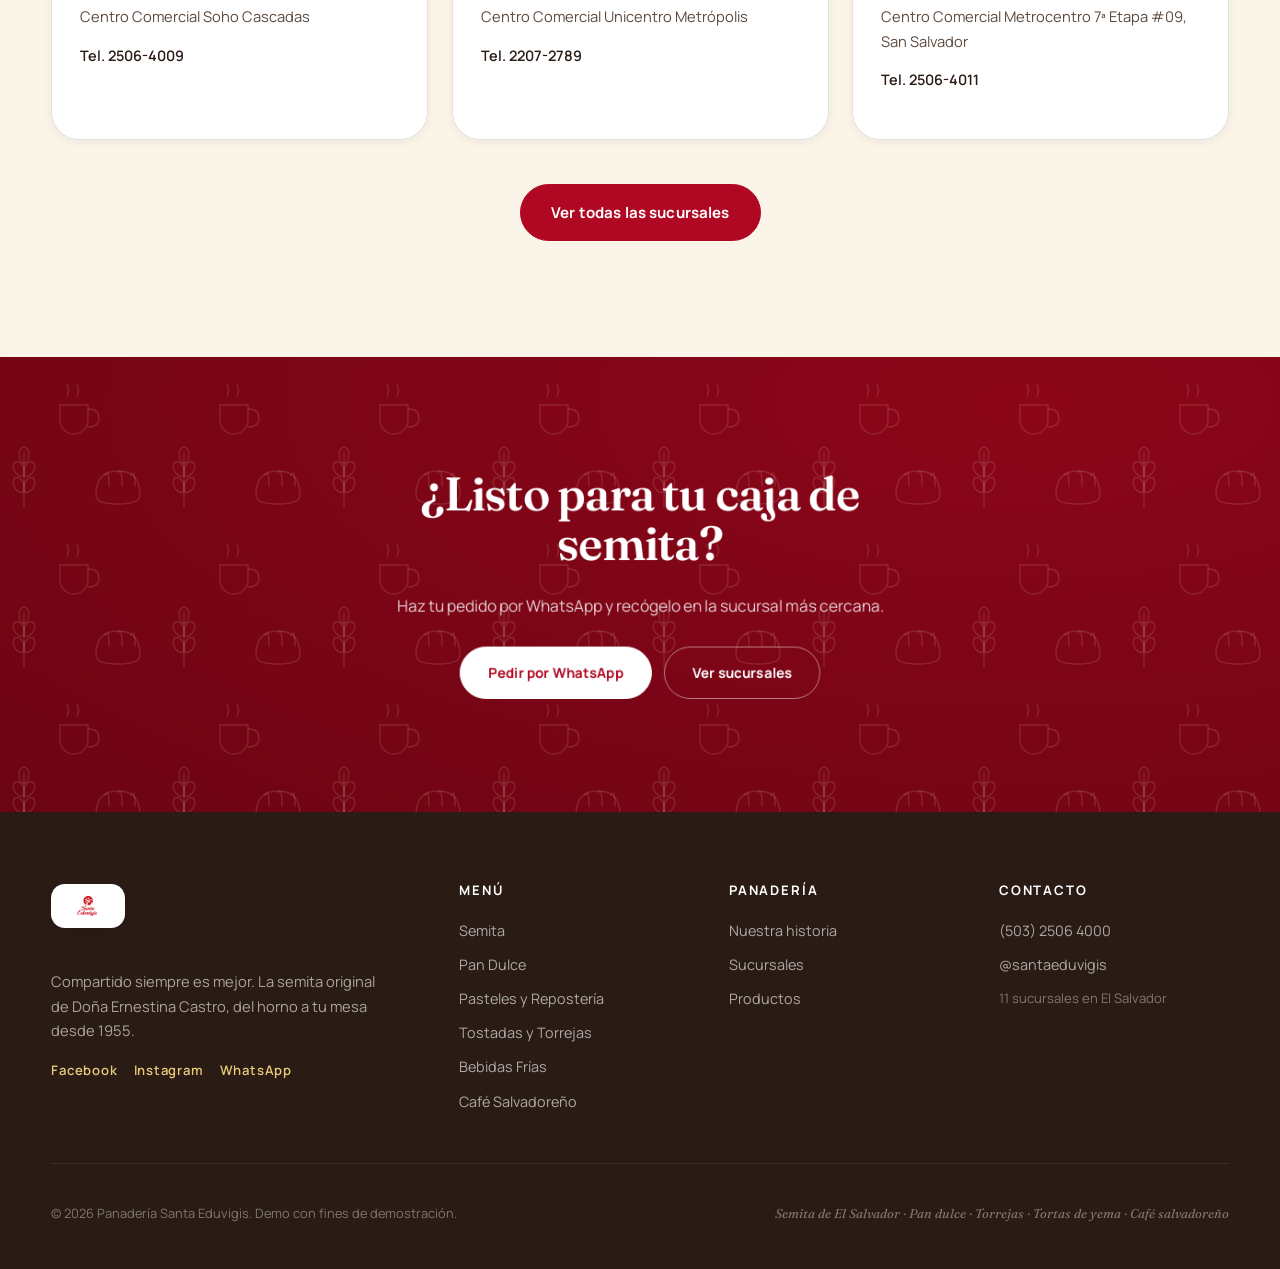
==== commit 75e9c564: "Add files via upload" ====
--- a/index.html
+++ b/index.html
@@ -22,7 +22,7 @@
 <link rel="preconnect" href="https://fonts.googleapis.com">
 <link rel="preconnect" href="https://fonts.gstatic.com" crossorigin>
 <link href="https://fonts.googleapis.com/css2?family=Fraunces:ital,opsz,wght@0,9..144,400;0,9..144,600;1,9..144,400&family=Manrope:wght@400;600;700;800&display=swap" rel="stylesheet">
-<link rel="stylesheet" href="assets/css/style.css?v=1789255939">
+<link rel="stylesheet" href="assets/css/style.css?v=1789341576">
 <link rel="icon" type="image/png" href="assets/img/logo.png">
 <link rel="apple-touch-icon" href="assets/img/logo.png">
 <script type="application/ld+json">{
@@ -230,8 +230,18 @@
     </div>
 </div>
 
-<!-- Cursor personalizado (desktop) -->
-<div class="cursor" aria-hidden="true"><span class="cursor-dot"></span><span class="cursor-ring"></span></div>
+<!-- Cursor personalizado: una tacita de café con humito (desktop) -->
+<div class="cursor" aria-hidden="true">
+    <svg class="cursor-steam" viewBox="0 0 20 24" width="17" height="20">
+        <path class="steam-a" d="M6 22c-3-3-1-5 0-8s-2-5 0-8" fill="none" stroke="#8A7869" stroke-width="1.7" stroke-linecap="round"/>
+        <path class="steam-b" d="M13 22c-3-3-1-5 0-8s-2-5 0-8" fill="none" stroke="#8A7869" stroke-width="1.7" stroke-linecap="round"/>
+    </svg>
+    <svg class="cursor-cup" viewBox="0 0 34 28" width="30" height="25">
+        <path d="M4 10h20v9a6 6 0 0 1-6 6H10a6 6 0 0 1-6-6v-9Z" fill="#FBF4E9" stroke="#2A1C15" stroke-width="1.7"/>
+        <path d="M24 13c4-1 6 1.5 6 4s-2 5-6 4" fill="none" stroke="#2A1C15" stroke-width="1.7" stroke-linecap="round"/>
+        <path d="M2 25h24" stroke="#2A1C15" stroke-width="1.7" stroke-linecap="round" opacity=".45"/>
+    </svg>
+</div>
 
 <header class="site-header" id="siteHeader">
     <div class="container header-inner">
@@ -427,7 +437,7 @@
 <!-- ========================== HISTORIA ========================== -->
 <section class="section historia" id="historia">
     <div class="container historia-grid">
-        <div class="historia-media reveal" data-reveal="left">
+        <div class="historia-media reveal" data-reveal="up">
             <svg class="draw-flourish historia-flourish" viewBox="0 0 48 170" width="36" height="128" aria-hidden="true" fill="none" stroke="#B00823" stroke-width="2.4" stroke-linecap="round">
                 <path class="draw-path" d="M24 166 L24 22"/>
                 <ellipse class="draw-path" cx="18" cy="140" rx="6" ry="10" transform="rotate(-28 18 140)"/>
@@ -912,7 +922,7 @@
     </div>
 </footer>
 
-<script defer src="assets/js/anim.js?v=1789256008"></script>
+<script defer src="assets/js/anim.js?v=1789341564"></script>
 <script defer src="assets/js/main.js?v=1788883965"></script>
 <script>
 /* Red de seguridad: si anim.js no llega a cargar (404, bloqueador, error de red),
--- a/assets/css/style.css
+++ b/assets/css/style.css
@@ -109,7 +109,9 @@
 .btn::after{content:"";position:absolute;inset:0;z-index:-1;background:var(--rojo-900);transform:translateY(101%);transition:transform .5s var(--ease)}
 .btn:hover{box-shadow:0 16px 34px -14px rgba(176,8,35,.6)}
 .btn:hover::after{transform:translateY(0)}
-.btn:active{transform:scale(.97)}
+/* La respuesta al toque tiene que sentirse instantánea — nada de esperar
+   los .5s del efecto hover para ver que el botón "obedeció" el clic. */
+.btn:active{transform:scale(.97);transition:transform .1s ease-out}
 .btn-primary{--bg:var(--rojo);--fg:#fff}
 .btn-gold{--bg:var(--dorado);--fg:var(--tinta);border-color:var(--dorado)}
 .btn-gold::after{background:var(--dorado-soft)}
@@ -140,14 +142,27 @@
     50%{transform:translate(-5%,4%)}70%{transform:translate(6%,2%)}90%{transform:translate(-2%,5%)}
 }
 
-/* ---------- Cursor personalizado ---------- */
+/* ---------- Cursor personalizado: tacita de café con humito ----------
+   Contorno oscuro + relleno claro + sombra propia = se ve igual de bien
+   sobre el rojo del hero que sobre el crema del resto del sitio, sin
+   depender de mix-blend-mode (que se ve mal sobre fotos). */
 .cursor{position:fixed;left:0;top:0;z-index:9999;pointer-events:none;opacity:0;transition:opacity .3s}
-.cursor-dot,.cursor-ring{position:absolute;top:0;left:0;border-radius:50%;transform:translate(-50%,-50%)}
-.cursor-dot{width:6px;height:6px;background:var(--rojo)}
-.cursor-ring{width:38px;height:38px}
-.cursor-ring::before{content:"";position:absolute;inset:0;border-radius:50%;border:1.5px solid rgba(176,8,35,.5);transition:transform .28s var(--ease),background .28s,border-color .28s}
-.cursor.is-hover .cursor-ring::before{transform:scale(1.58);background:rgba(176,8,35,.08);border-color:transparent}
-.cursor.is-down .cursor-ring::before{transform:scale(.68)}
+.cursor-cup{
+    position:absolute;top:0;left:0;transform:translate(-50%,-38%);
+    filter:drop-shadow(0 3px 7px rgba(0,0,0,.38));
+    transition:transform .3s var(--ease);
+}
+.cursor-steam{position:absolute;top:0;left:0;transform:translate(-50%,-128%);filter:drop-shadow(0 1px 2px rgba(0,0,0,.25))}
+.cursor.is-hover .cursor-cup{transform:translate(-50%,-38%) scale(1.2) rotate(-7deg)}
+.cursor.is-down .cursor-cup{transform:translate(-50%,-38%) scale(.82)}
+@keyframes steamRise{
+    0%{transform:translateY(0) scaleX(1);opacity:0}
+    18%{opacity:.75}
+    55%{transform:translateY(-6px) scaleX(1.18);opacity:.55}
+    100%{transform:translateY(-13px) scaleX(.85);opacity:0}
+}
+.cursor-steam .steam-a{transform-origin:center bottom;animation:steamRise 2.6s ease-in-out infinite}
+.cursor-steam .steam-b{transform-origin:center bottom;animation:steamRise 2.6s ease-in-out infinite 1.1s}
 body.cursor-on{cursor:none}
 body.cursor-on a,body.cursor-on button{cursor:none}
 @media(hover:none),(pointer:coarse){.cursor{display:none}}
@@ -420,6 +435,7 @@
 .prod-foot{display:flex;align-items:center;justify-content:space-between;border-top:1px solid var(--linea);padding-top:13px}
 .prod-price{font-family:"Fraunces",serif;font-weight:600;font-size:1.25rem;color:var(--rojo)}
 .prod-add{background:var(--tinta);color:#fff;font-weight:700;font-size:.82rem;min-height:44px;display:inline-flex;align-items:center;padding:10px 20px;border-radius:999px;transition:background .3s,transform .4s var(--ease)}
+.prod-add:active{transform:scale(.94);transition:transform .1s ease-out}
 .prod-add:hover{background:var(--rojo)}
 
 /* ---------- Testimonios ---------- */
@@ -602,3 +618,9 @@
     .reveal{opacity:1!important;transform:none!important}
     #preloader,.cursor,.page-curtain{display:none!important}
 }
+
+/* Quien pidió menos transparencia: los materiales translúcidos se vuelven
+   sólidos en vez de desaparecer el blur silenciosamente. */
+@media (prefers-reduced-transparency:reduce){
+    .site-header,.cat-nav{backdrop-filter:none!important;background:var(--crema)!important}
+}
